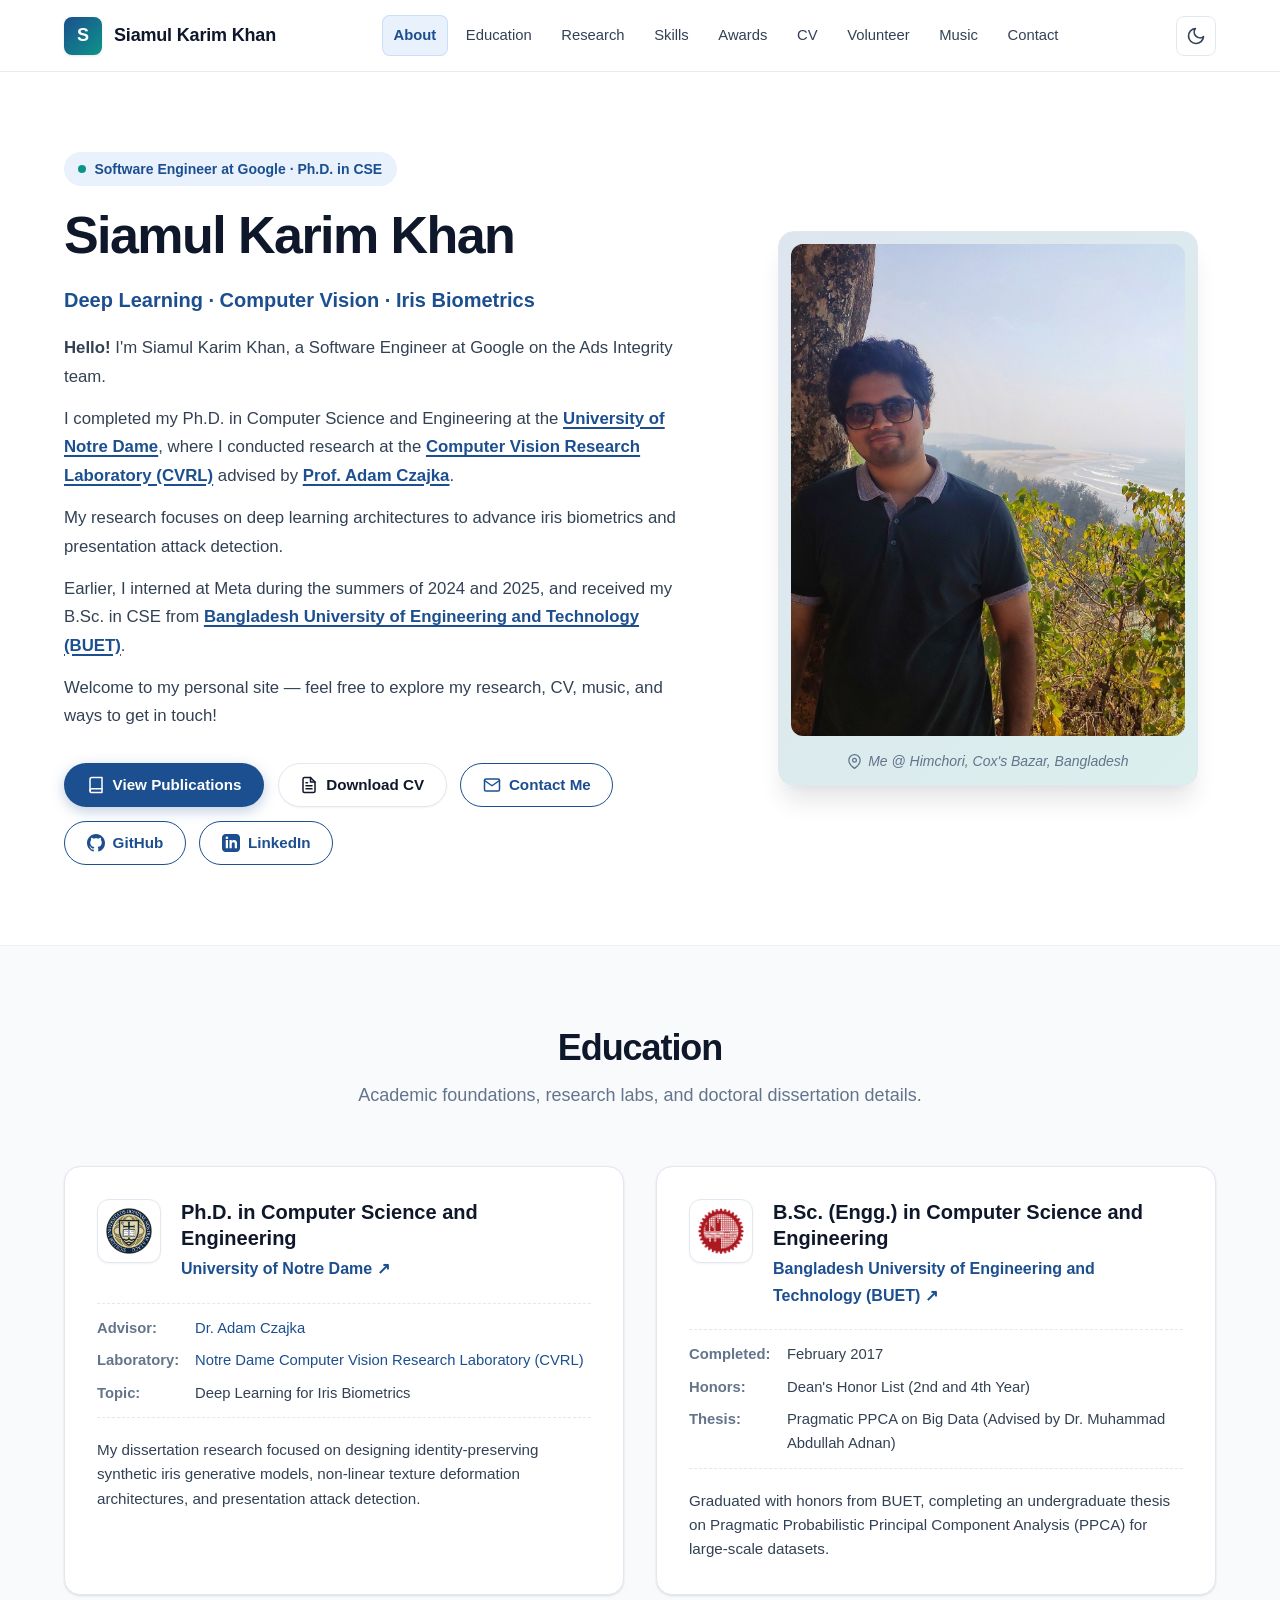
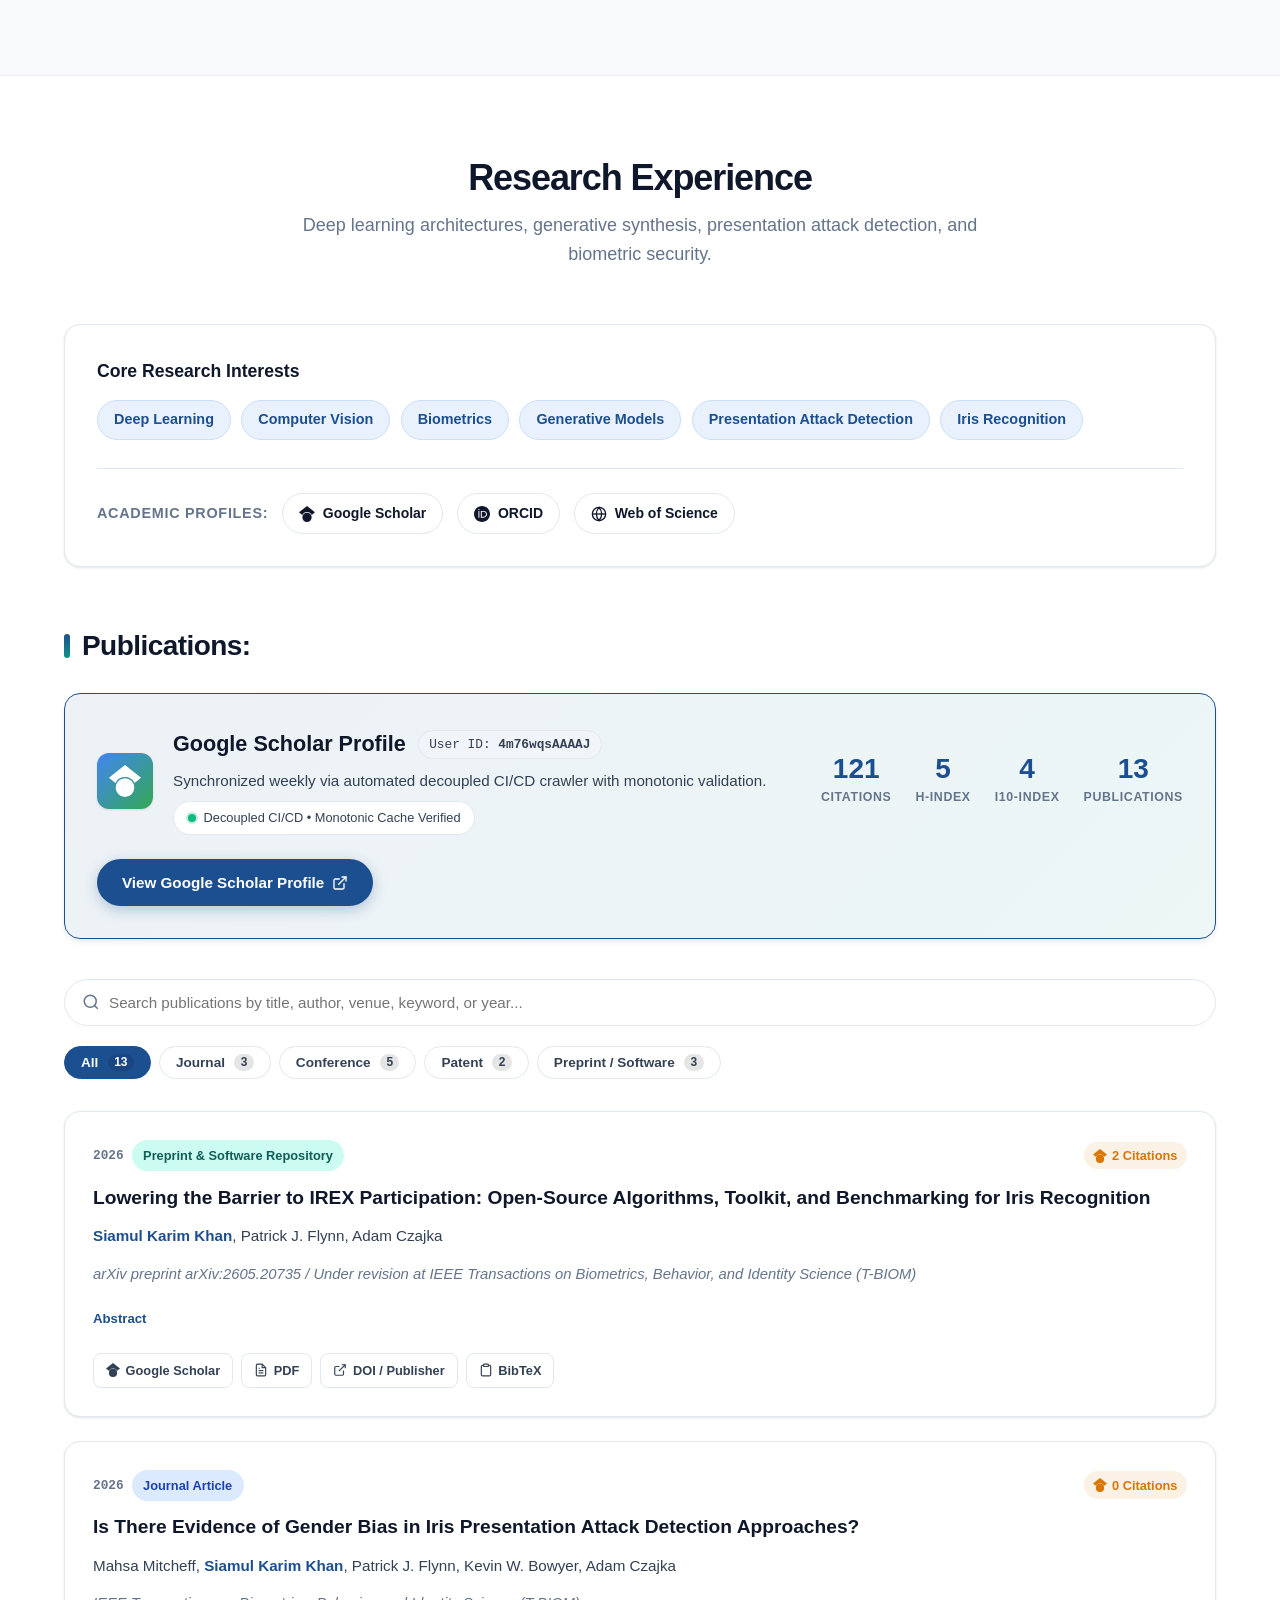
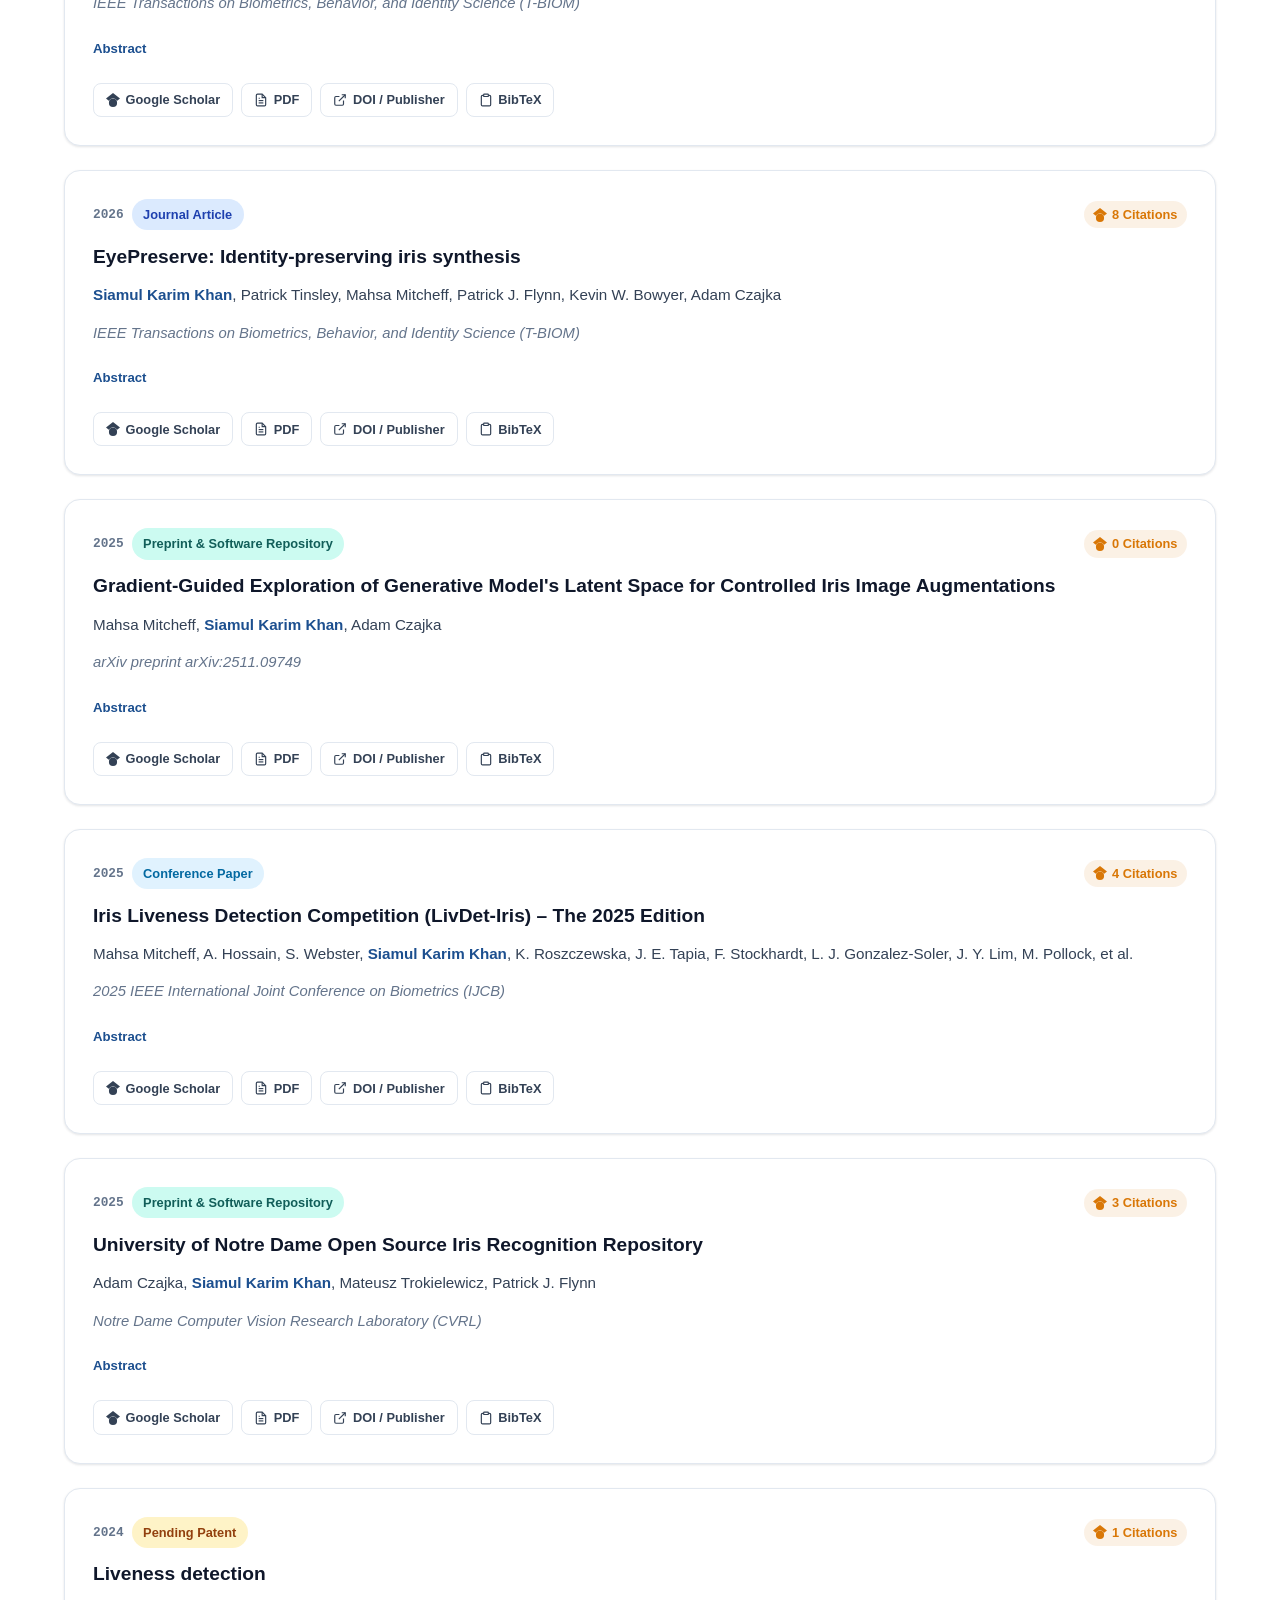
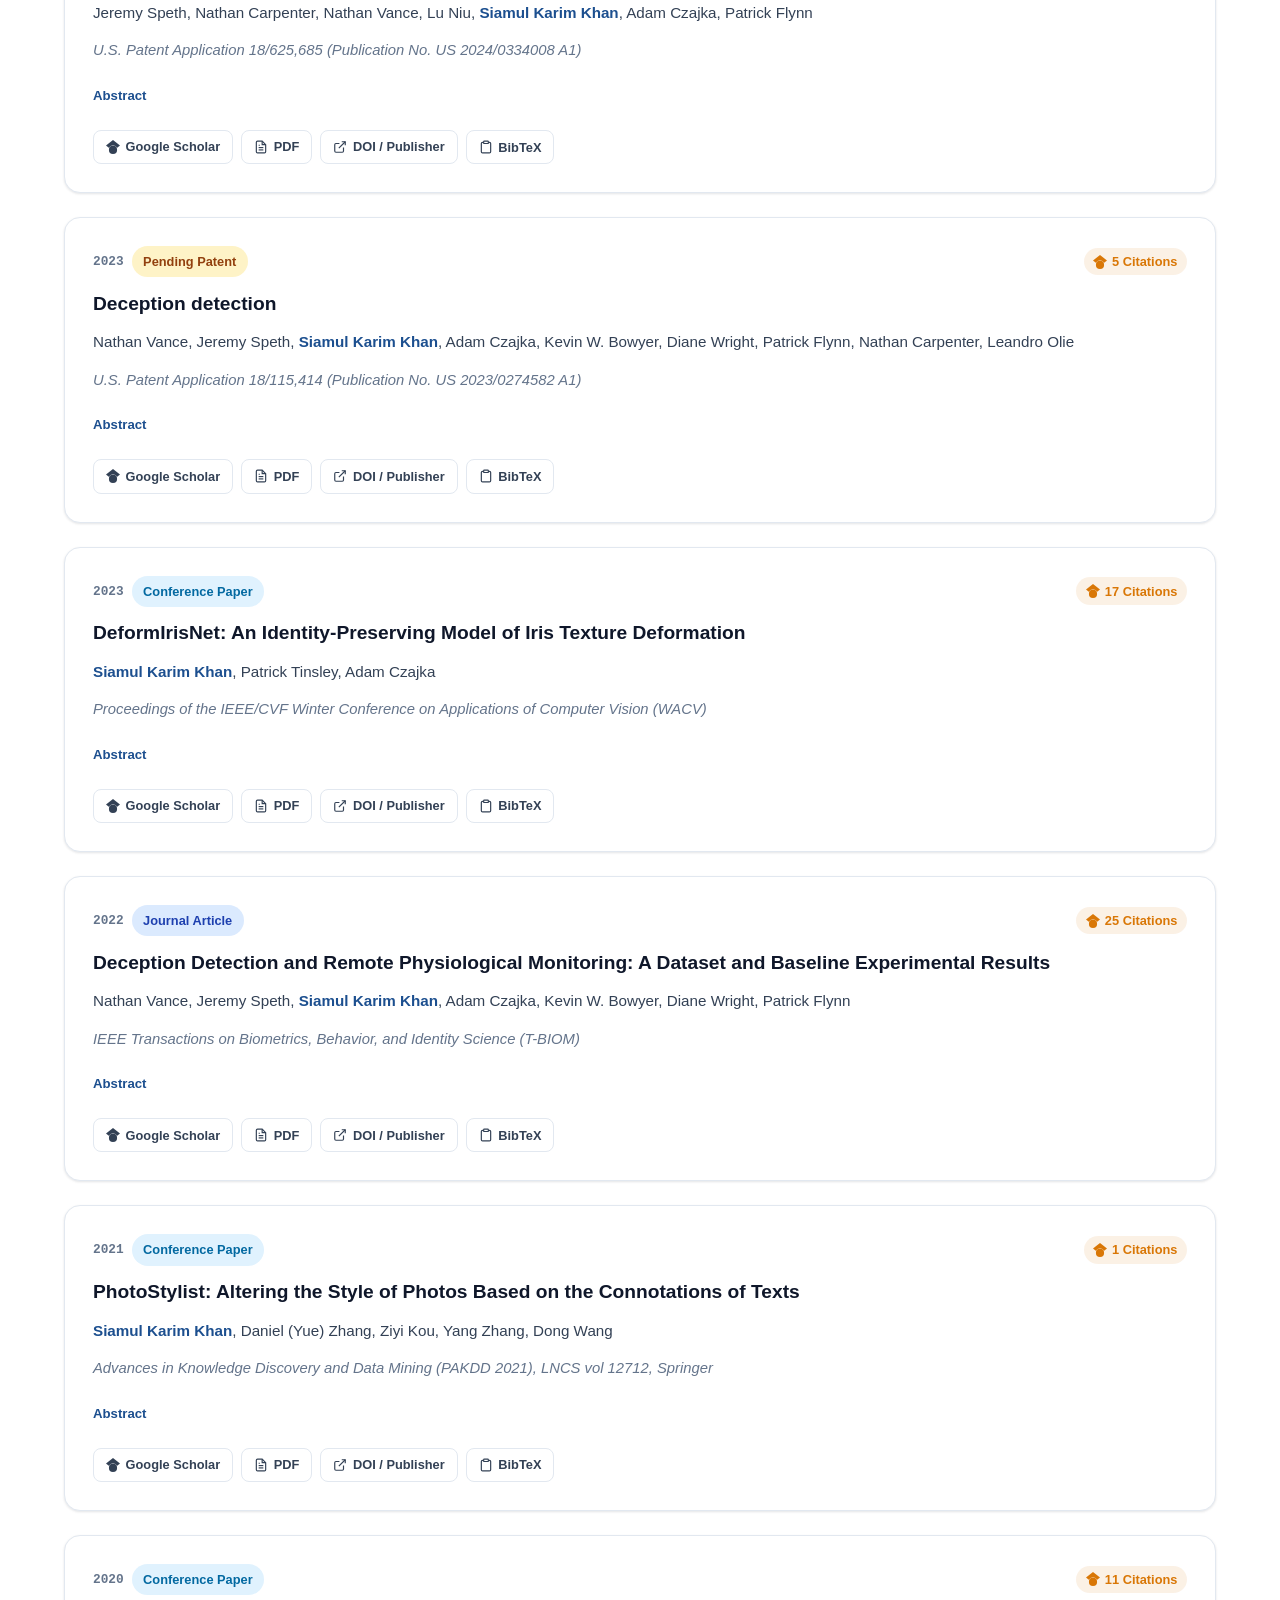
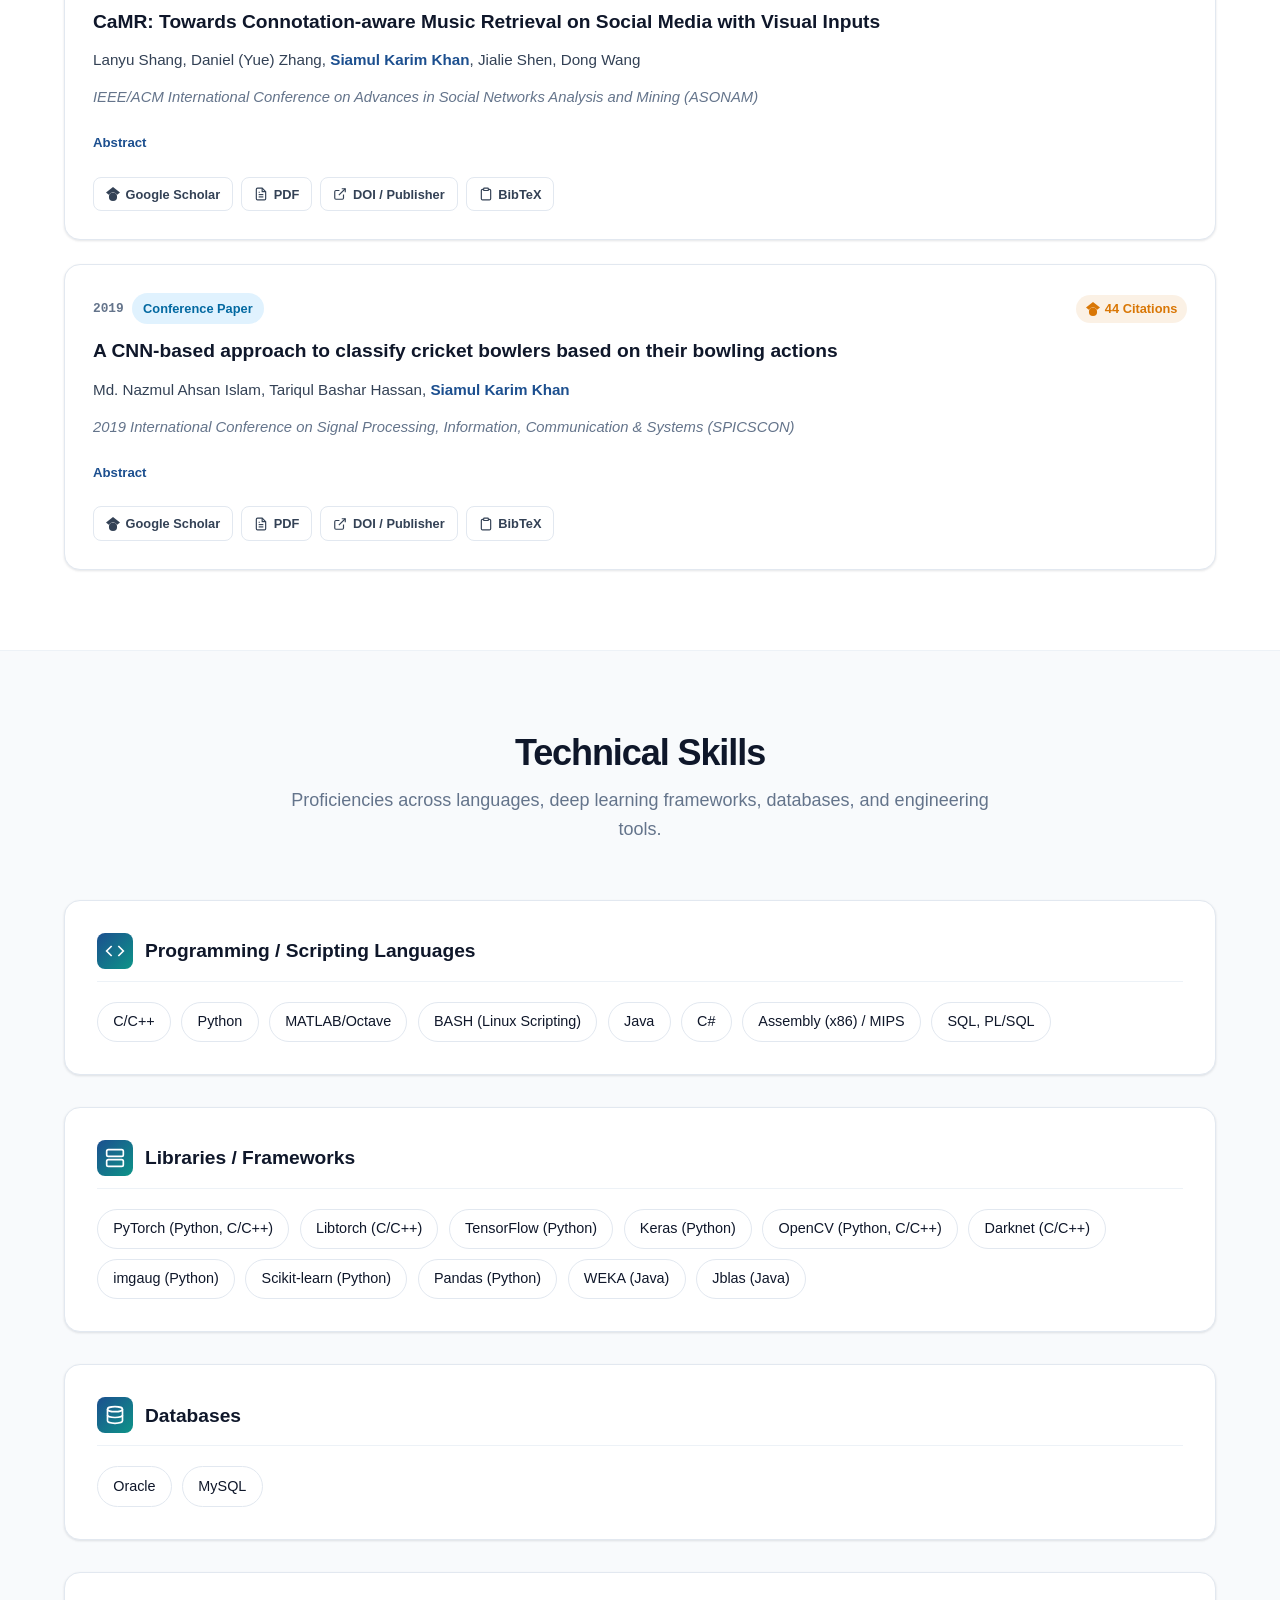
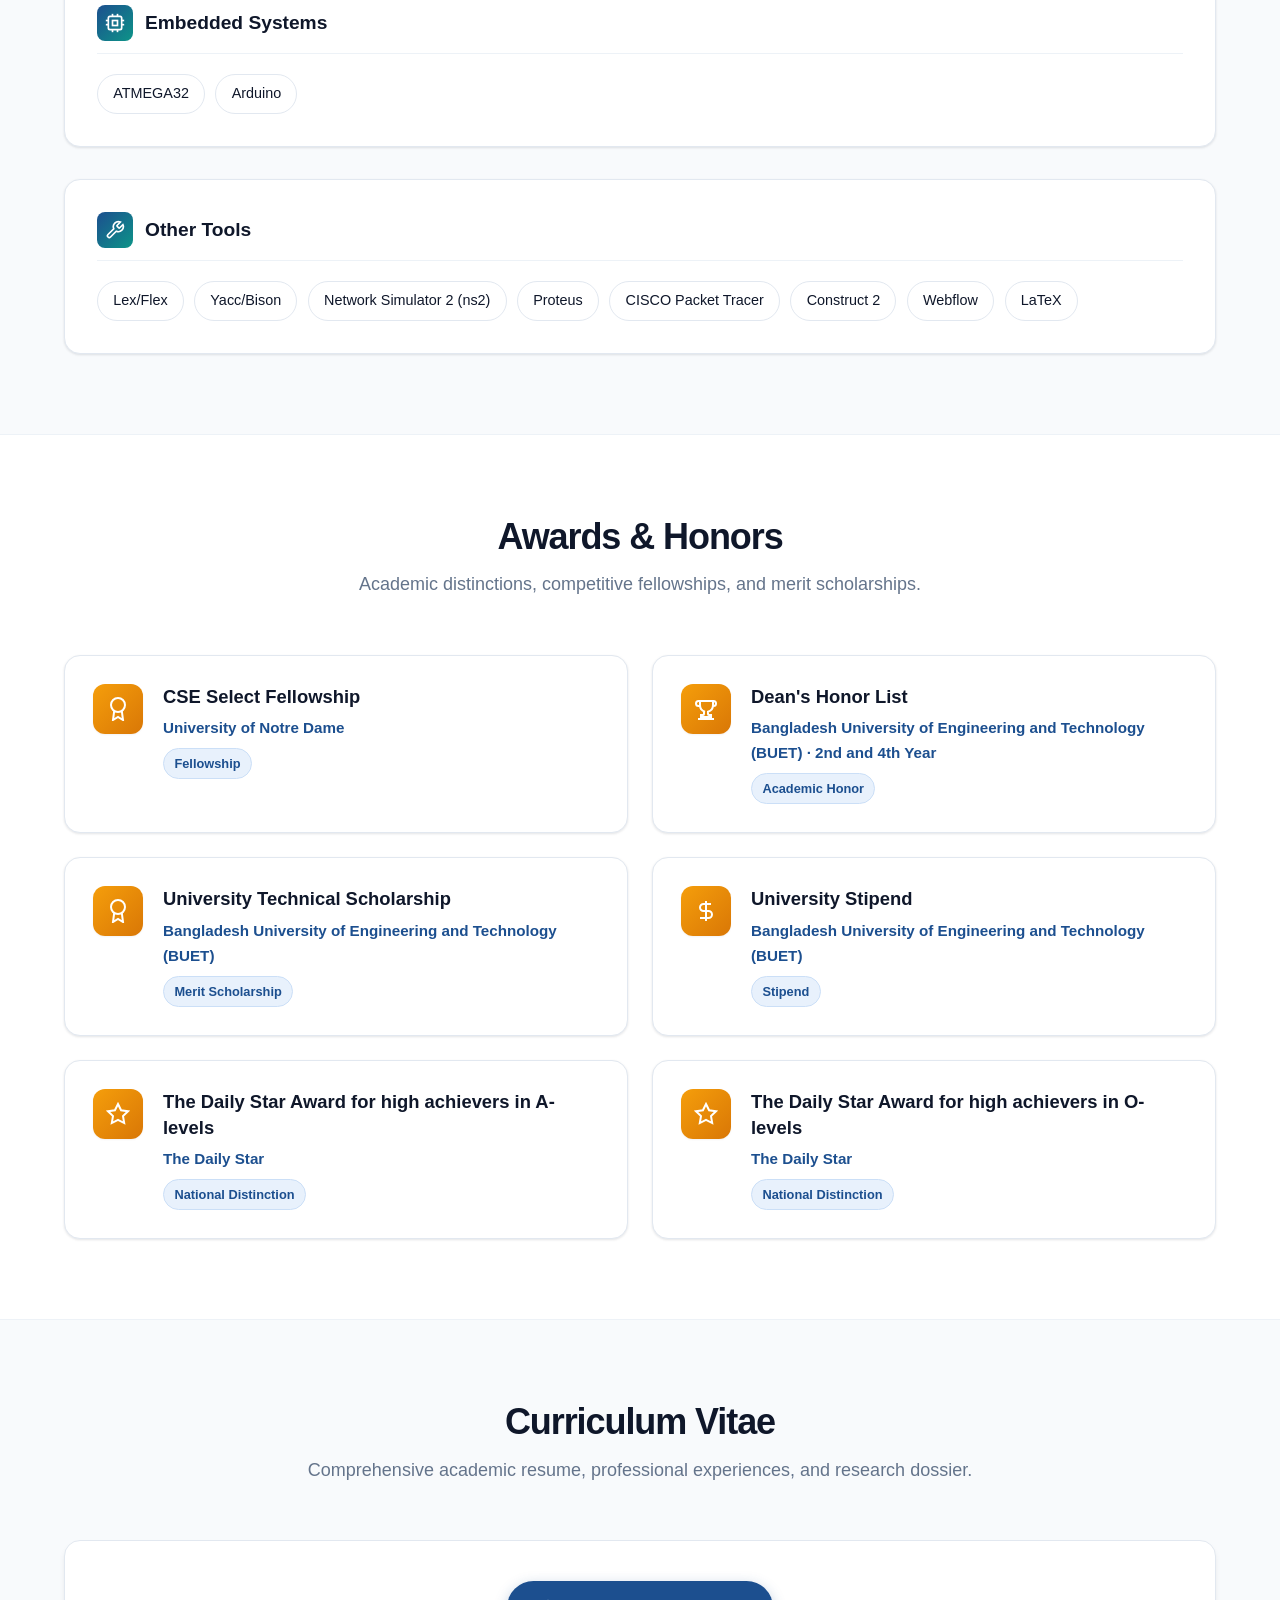
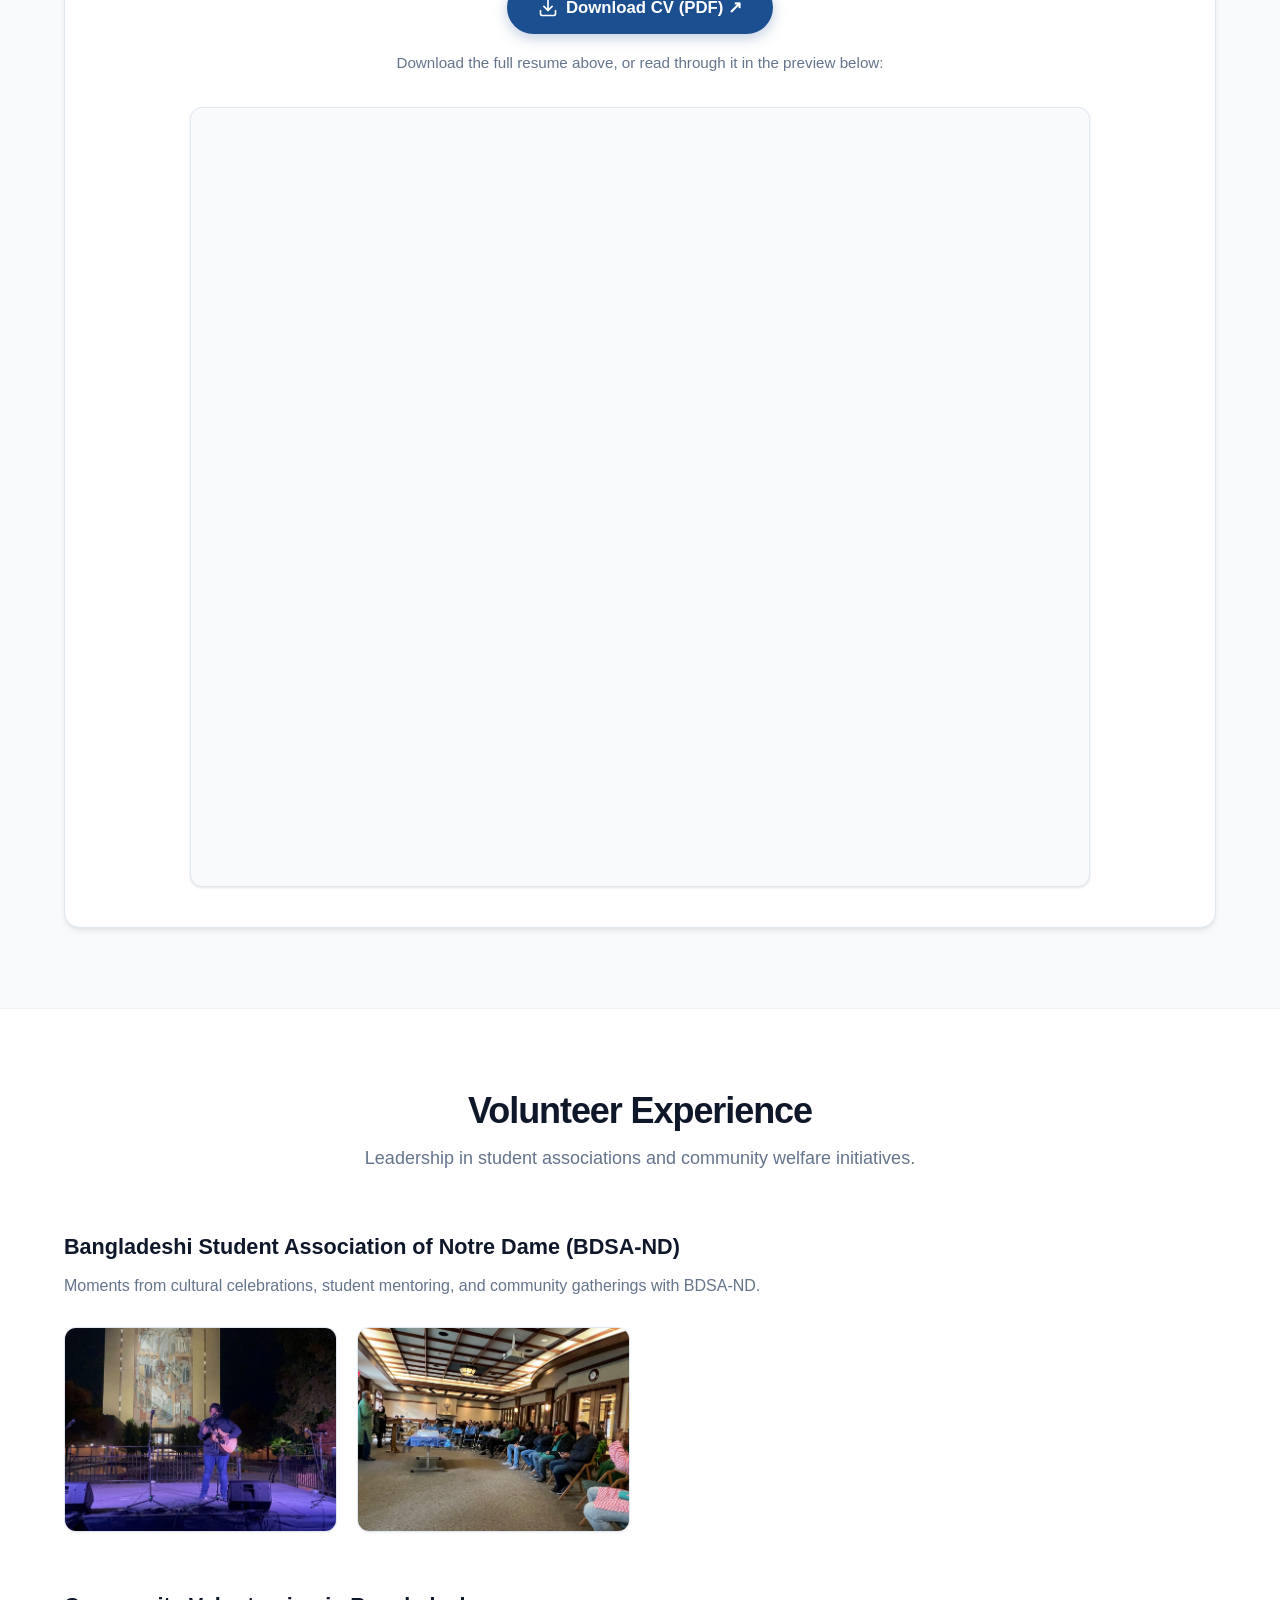
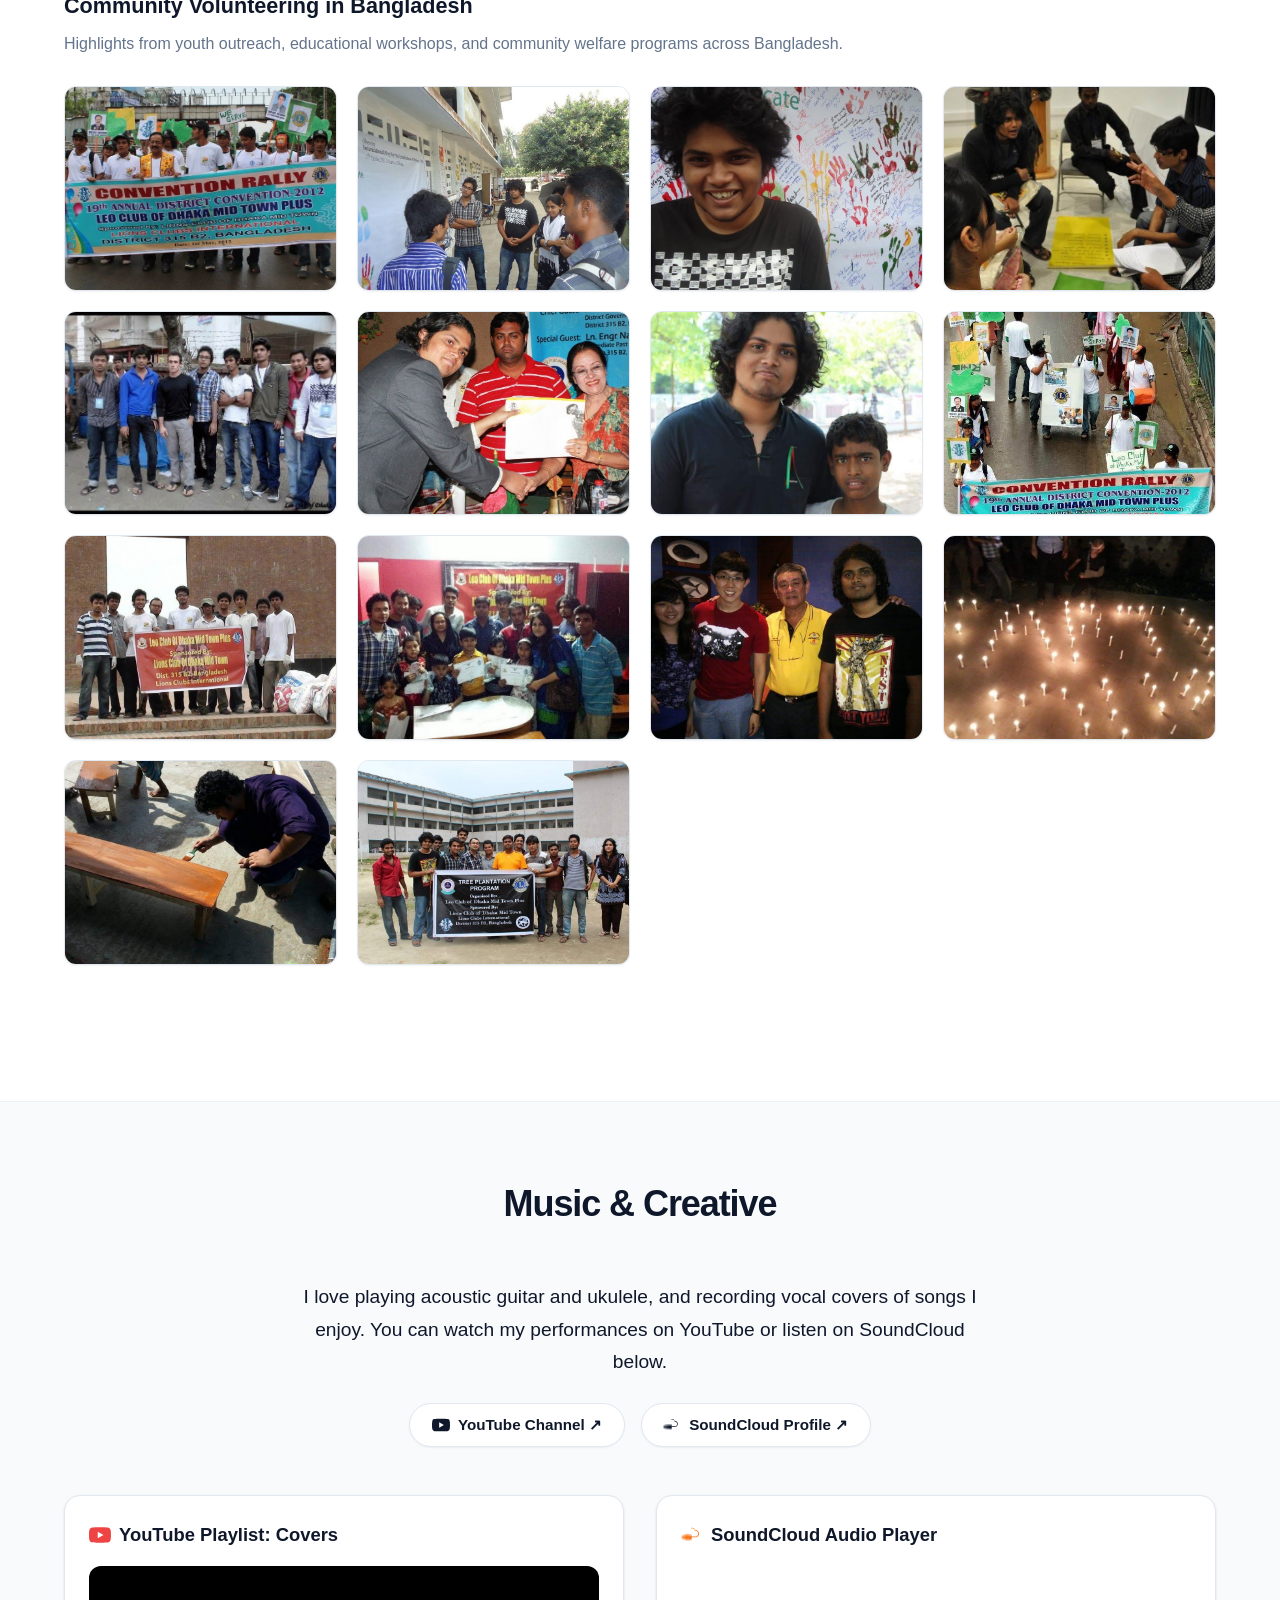
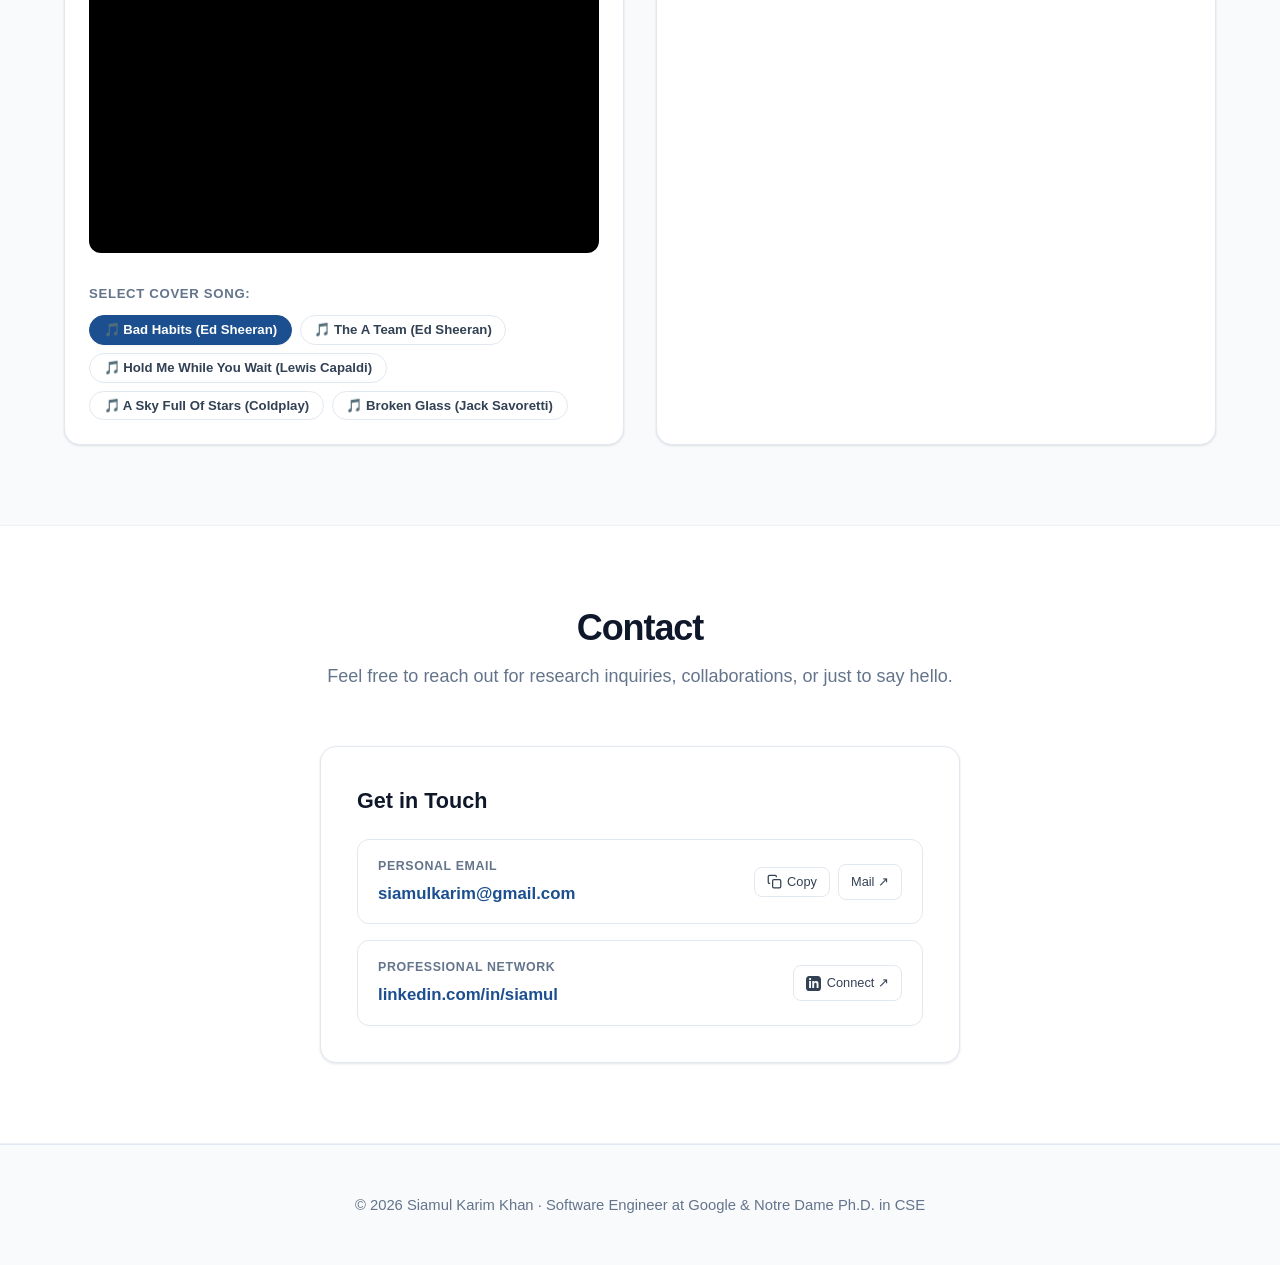
==== index.html @ 73b89296 "feat: academic website release with decoupled scholar crawler" ====
<!DOCTYPE html>
<html lang="en">
<head>
  <meta charset="utf-8">
  <meta name="viewport" content="width=device-width, initial-scale=1.0">
  <meta name="referrer" content="strict-origin-when-cross-origin">
  <title>Siamul Karim Khan | Personal Website</title>
  <link rel="icon" type="image/png" href="assets/img/favicon.png">
  <link rel="stylesheet" href="css/styles.css">
</head>
<body>

  <!-- Sticky Frosted Glass Navigation Bar -->
  <header class="navbar" id="top">
    <nav class="container nav-container" aria-label="Main Navigation">
      <a href="#about" class="nav-brand" aria-label="Siamul Karim Khan Homepage">
        <span class="brand-avatar">S</span>
        <span class="brand-name">Siamul Karim Khan</span>
      </a>

      <!-- 9 Primary Navigation Links (Strictly Omitting Projects) -->
      <ul class="nav-menu" id="nav-menu">
        <li class="nav-item"><a href="#about" class="nav-link active" aria-current="page">About</a></li>
        <li class="nav-item"><a href="#education" class="nav-link">Education</a></li>
        <li class="nav-item"><a href="#research" class="nav-link">Research</a></li>
        <li class="nav-item"><a href="#skills" class="nav-link">Skills</a></li>
        <li class="nav-item"><a href="#awards" class="nav-link">Awards</a></li>
        <li class="nav-item"><a href="#cv" class="nav-link">CV</a></li>
        <li class="nav-item"><a href="#volunteer" class="nav-link">Volunteer</a></li>
        <li class="nav-item"><a href="#music" class="nav-link">Music</a></li>
        <li class="nav-item"><a href="#contact" class="nav-link">Contact</a></li>
      </ul>

      <!-- Navigation Actions: Dark Mode & Mobile Menu Toggle -->
      <div class="nav-actions">
        <button id="theme-toggle" class="btn-icon theme-toggle-btn" aria-label="Toggle dark mode" title="Toggle theme">
          <svg class="theme-icon-light" viewBox="0 0 24 24" fill="none" stroke="currentColor" stroke-width="2" stroke-linecap="round" stroke-linejoin="round" aria-hidden="true">
            <path d="M21 12.79A9 9 0 1 1 11.21 3 7 7 0 0 0 21 12.79z"></path>
          </svg>
          <svg class="theme-icon-dark" viewBox="0 0 24 24" fill="none" stroke="currentColor" stroke-width="2" stroke-linecap="round" stroke-linejoin="round" aria-hidden="true">
            <circle cx="12" cy="12" r="5"></circle>
            <line x1="12" y1="1" x2="12" y2="3"></line>
            <line x1="12" y1="21" x2="12" y2="23"></line>
            <line x1="4.22" y1="4.22" x2="5.64" y2="5.64"></line>
            <line x1="18.36" y1="18.36" x2="19.78" y2="19.78"></line>
            <line x1="1" y1="12" x2="3" y2="12"></line>
            <line x1="21" y1="12" x2="23" y2="12"></line>
            <line x1="4.22" y1="19.78" x2="5.64" y2="18.36"></line>
            <line x1="18.36" y1="5.64" x2="19.78" y2="4.22"></line>
          </svg>
        </button>

        <button id="nav-toggle" class="btn-icon nav-toggle-btn" aria-label="Toggle navigation menu" aria-expanded="false">
          <svg viewBox="0 0 24 24" width="22" height="22" fill="none" stroke="currentColor" stroke-width="2" stroke-linecap="round" stroke-linejoin="round" aria-hidden="true">
            <line x1="3" y1="12" x2="21" y2="12"></line>
            <line x1="3" y1="6" x2="21" y2="6"></line>
            <line x1="3" y1="18" x2="21" y2="18"></line>
          </svg>
        </button>
      </div>
    </nav>
  </header>

  <main>
    <!-- =========================================================================
         SECTION 1: Home / About (#about)
         ========================================================================= -->
    <section id="about" class="section">
      <div class="container">
        <div class="hero-wrapper">
          <div class="hero-content">
            <div class="hero-tag">
              <span class="hero-tag-dot"></span>
              Software Engineer at Google · Ph.D. in CSE
            </div>

            <h1 class="hero-name">Siamul Karim Khan</h1>
            <p class="hero-headline">Deep Learning · Computer Vision · Iris Biometrics</p>

            <div class="hero-bio">
              <p><strong>Hello!</strong> I'm Siamul Karim Khan, a Software Engineer at Google on the Ads Integrity team.</p>
              <p>I completed my Ph.D. in Computer Science and Engineering at the <a href="https://cse.nd.edu" target="_blank" rel="noopener noreferrer">University of Notre Dame</a>, where I conducted research at the <a href="https://cvrl.nd.edu/" target="_blank" rel="noopener noreferrer">Computer Vision Research Laboratory (CVRL)</a> advised by <a href="https://www.adamczajka.com/cv/full.pdf" target="_blank" rel="noopener noreferrer">Prof. Adam Czajka</a>.</p>
              <p>My research focuses on deep learning architectures to advance iris biometrics and presentation attack detection.</p>
              <p>Earlier, I interned at Meta during the summers of 2024 and 2025, and received my B.Sc. in CSE from <a href="http://cse.buet.ac.bd" target="_blank" rel="noopener noreferrer">Bangladesh University of Engineering and Technology (BUET)</a>.</p>
              <p>Welcome to my personal site — feel free to explore my research, CV, music, and ways to get in touch!</p>
            </div>

            <div class="hero-ctas">
              <a href="#research" class="btn btn-primary">
                <svg width="18" height="18" viewBox="0 0 24 24" fill="none" stroke="currentColor" stroke-width="2" stroke-linecap="round" stroke-linejoin="round" aria-hidden="true"><path d="M4 19.5A2.5 2.5 0 0 1 6.5 17H20"></path><path d="M6.5 2H20v20H6.5A2.5 2.5 0 0 1 4 19.5v-15A2.5 2.5 0 0 1 6.5 2z"></path></svg>
                View Publications
              </a>
              <a href="#cv" class="btn btn-secondary">
                <svg width="18" height="18" viewBox="0 0 24 24" fill="none" stroke="currentColor" stroke-width="2" stroke-linecap="round" stroke-linejoin="round" aria-hidden="true"><path d="M14 2H6a2 2 0 0 0-2 2v16a2 2 0 0 0 2 2h12a2 2 0 0 0 2-2V8z"></path><polyline points="14 2 14 8 20 8"></polyline><line x1="16" y1="13" x2="8" y2="13"></line><line x1="16" y1="17" x2="8" y2="17"></line><polyline points="10 9 9 9 8 9"></polyline></svg>
                Download CV
              </a>
              <a href="#contact" class="btn btn-outline">
                <svg width="18" height="18" viewBox="0 0 24 24" fill="none" stroke="currentColor" stroke-width="2" stroke-linecap="round" stroke-linejoin="round" aria-hidden="true"><path d="M4 4h16c1.1 0 2 .9 2 2v12c0 1.1-.9 2-2 2H4c-1.1 0-2-.9-2-2V6c0-1.1.9-2 2-2z"></path><polyline points="22,6 12,13 2,6"></polyline></svg>
                Contact Me
              </a>
              <a href="https://github.com/Siamul" target="_blank" rel="noopener noreferrer" class="btn btn-outline" aria-label="GitHub Profile">
                <svg width="18" height="18" viewBox="0 0 24 24" fill="currentColor" aria-hidden="true"><path d="M12 0C5.37 0 0 5.37 0 12c0 5.31 3.435 9.795 8.205 11.385.6.105.825-.255.825-.57 0-.285-.015-1.23-.015-2.235-3.015.555-3.795-.735-4.035-1.41-.135-.345-.72-1.41-1.23-1.695-.42-.225-1.02-.78-.015-.795.945-.015 1.62.87 1.845 1.23 1.08 1.815 2.805 1.305 3.495.99.105-.78.42-1.305.765-1.605-2.67-.3-5.46-1.335-5.46-5.925 0-1.305.465-2.385 1.23-3.225-.12-.3-.54-1.53.12-3.18 0 0 1.005-.315 3.3 1.23.96-.27 1.98-.405 3-.405s2.04.135 3 .405c2.295-1.56 3.3-1.23 3.3-1.23.66 1.65.24 2.88.12 3.18.765.84 1.23 1.905 1.23 3.225 0 4.605-2.805 5.625-5.475 5.925.435.375.81 1.095.81 2.22 0 1.605-.015 2.895-.015 3.3 0 .315.225.69.825.57A12.02 12.02 0 0 0 24 12c0-6.63-5.37-12-12-12z"/></svg>
                GitHub
              </a>
              <a href="https://www.linkedin.com/in/siamul/" target="_blank" rel="noopener noreferrer" class="btn btn-outline" aria-label="LinkedIn Profile">
                <svg width="18" height="18" viewBox="0 0 24 24" fill="currentColor" aria-hidden="true"><path d="M19 0h-14c-2.761 0-5 2.239-5 5v14c0 2.761 2.239 5 5 5h14c2.762 0 5-2.239 5-5v-14c0-2.761-2.238-5-5-5zm-11 19h-3v-11h3v11zm-1.5-12.268c-.966 0-1.75-.79-1.75-1.764s.784-1.764 1.75-1.764 1.75.79 1.75 1.764-.783 1.764-1.75 1.764zm13.5 12.268h-3v-5.604c0-3.368-4-3.113-4 0v5.604h-3v-11h3v1.765c1.396-2.586 7-2.777 7 2.476v6.759z"/></svg>
                LinkedIn
              </a>
            </div>
          </div>

          <div class="hero-media">
            <div class="hero-avatar-card">
              <img src="assets/img/avatar.jpg" alt="Siamul Karim Khan at Himchori, Cox's Bazar, Bangladesh" class="hero-avatar-img">
              <div class="hero-avatar-caption">
                <svg width="15" height="15" viewBox="0 0 24 24" fill="none" stroke="currentColor" stroke-width="2" stroke-linecap="round" stroke-linejoin="round" aria-hidden="true"><path d="M21 10c0 7-9 13-9 13s-9-6-9-13a9 9 0 0 1 18 0z"></path><circle cx="12" cy="10" r="3"></circle></svg>
                <span>Me @ Himchori, Cox's Bazar, Bangladesh</span>
              </div>
            </div>
          </div>
        </div>
      </div>
    </section>

    <!-- =========================================================================
         SECTION 2: Education (#education)
         ========================================================================= -->
    <section id="education" class="section section-alt">
      <div class="container">
        <div class="section-header">
          <h2 class="section-title">Education</h2>
          <p class="section-subtitle">Academic foundations, research labs, and doctoral dissertation details.</p>
        </div>

        <div class="education-grid">
          <!-- Ph.D. Degree Card -->
          <article class="edu-card">
            <div class="edu-card-header">
              <div class="edu-logo-wrapper">
                <img src="assets/img/nd_logo.png" alt="University of Notre Dame Logo" class="edu-logo">
              </div>
              <div class="edu-header-text">
                <h3 class="edu-degree">Ph.D. in Computer Science and Engineering</h3>
                <a href="https://cse.nd.edu/" target="_blank" rel="noopener noreferrer" class="edu-institution">University of Notre Dame ↗</a>
              </div>
            </div>

            <div class="edu-meta">
              <div class="edu-meta-row">
                <span class="edu-meta-label">Advisor:</span>
                <span><a href="https://www.adamczajka.com/cv/full.pdf" target="_blank" rel="noopener noreferrer">Dr. Adam Czajka</a></span>
              </div>
              <div class="edu-meta-row">
                <span class="edu-meta-label">Laboratory:</span>
                <span><a href="https://cvrl.nd.edu/" target="_blank" rel="noopener noreferrer">Notre Dame Computer Vision Research Laboratory (CVRL)</a></span>
              </div>
              <div class="edu-meta-row">
                <span class="edu-meta-label">Topic:</span>
                <span>Deep Learning for Iris Biometrics</span>
              </div>
            </div>

            <p class="edu-desc">My dissertation research focused on designing identity-preserving synthetic iris generative models, non-linear texture deformation architectures, and presentation attack detection.</p>
          </article>

          <!-- B.Sc. Degree Card -->
          <article class="edu-card">
            <div class="edu-card-header">
              <div class="edu-logo-wrapper">
                <img src="assets/img/buet_logo.png" alt="BUET Logo" class="edu-logo">
              </div>
              <div class="edu-header-text">
                <h3 class="edu-degree">B.Sc. (Engg.) in Computer Science and Engineering</h3>
                <a href="https://cse.buet.ac.bd/" target="_blank" rel="noopener noreferrer" class="edu-institution">Bangladesh University of Engineering and Technology (BUET) ↗</a>
              </div>
            </div>

            <div class="edu-meta">
              <div class="edu-meta-row">
                <span class="edu-meta-label">Completed:</span>
                <span>February 2017</span>
              </div>
              <div class="edu-meta-row">
                <span class="edu-meta-label">Honors:</span>
                <span>Dean's Honor List (2nd and 4th Year)</span>
              </div>
              <div class="edu-meta-row">
                <span class="edu-meta-label">Thesis:</span>
                <span>Pragmatic PPCA on Big Data (Advised by Dr. Muhammad Abdullah Adnan)</span>
              </div>
            </div>

            <p class="edu-desc">Graduated with honors from BUET, completing an undergraduate thesis on Pragmatic Probabilistic Principal Component Analysis (PPCA) for large-scale datasets.</p>
          </article>
        </div>
      </div>
    </section>

    <!-- =========================================================================
         SECTION 3: Research Experience (#research)
         ========================================================================= -->
    <section id="research" class="section">
      <div class="container">
        <div class="section-header">
          <h2 class="section-title">Research Experience</h2>
          <p class="section-subtitle">Deep learning architectures, generative synthesis, presentation attack detection, and biometric security.</p>
        </div>

        <!-- Research Overview Card with Interests & External Academic Profiles -->
        <div class="research-overview">
          <div class="interests-container">
            <h3 class="interests-title">Core Research Interests</h3>
            <div class="interests-tags">
              <span class="interest-tag">Deep Learning</span>
              <span class="interest-tag">Computer Vision</span>
              <span class="interest-tag">Biometrics</span>
              <span class="interest-tag">Generative Models</span>
              <span class="interest-tag">Presentation Attack Detection</span>
              <span class="interest-tag">Iris Recognition</span>
            </div>
          </div>

          <div class="profiles-bar">
            <span style="font-weight: 700; color: var(--text-muted); font-size: 0.9rem; text-transform: uppercase; letter-spacing: 0.05em;">Academic Profiles:</span>
            <a href="https://scholar.google.com/citations?user=4m76wqsAAAAJ" target="_blank" rel="noopener noreferrer" class="profile-btn">
              <svg width="16" height="16" viewBox="0 0 24 24" fill="currentColor"><path d="M12 24a7 7 0 1 1 0-14 7 7 0 0 1 0 14zm0-24L0 9.5l4.838 3.94A8 8 0 0 1 12 9a8 8 0 0 1 7.162 4.44L24 9.5z"/></svg>
              Google Scholar
            </a>
            <a href="https://orcid.org/0000-0001-5691-8599" target="_blank" rel="noopener noreferrer" class="profile-btn">
              <svg width="16" height="16" viewBox="0 0 24 24" fill="currentColor"><path d="M12 0C5.372 0 0 5.372 0 12s5.372 12 12 12 12-5.372 12-12S18.628 0 12 0zM7.369 4.378c.525 0 .947.431.947.947s-.422.947-.947.947a.95.95 0 0 1-.947-.947c0-.525.422-.947.947-.947zm-.722 3.038h1.444v10.041H6.647V7.416zm3.562 0h3.9c3.712 0 5.344 2.653 5.344 5.025 0 2.578-2.016 5.025-5.325 5.025h-3.919V7.416zm1.444 1.303v7.444h2.297c3.272 0 4.022-2.484 4.022-3.722 0-2.016-1.284-3.722-4.097-3.722h-2.222z"/></svg>
              ORCID
            </a>
            <a href="https://www.webofscience.com/wos/author/record/JQJ-5066-2023" target="_blank" rel="noopener noreferrer" class="profile-btn">
              <svg width="16" height="16" viewBox="0 0 24 24" fill="none" stroke="currentColor" stroke-width="2"><circle cx="12" cy="12" r="10"></circle><line x1="2" y1="12" x2="22" y2="12"></line><path d="M12 2a15.3 15.3 0 0 1 4 10 15.3 15.3 0 0 1-4 10 15.3 15.3 0 0 1-4-10 15.3 15.3 0 0 1 4-10z"></path></svg>
              Web of Science
            </a>
          </div>
        </div>

        <!-- MANDATORY EXACT HEADER: "Publications:" -->
        <h3 id="publications-heading" class="section-subheading">Publications:</h3>

        <!-- Google Scholar Telemetry Card (Decoupled CI/CD Caching Architecture) -->
        <div class="scholar-hero-card">
          <div class="scholar-hero-info">
            <div class="scholar-icon-bubble">
              <svg width="32" height="32" viewBox="0 0 24 24" fill="currentColor" aria-hidden="true">
                <path d="M12 24a7 7 0 1 1 0-14 7 7 0 0 1 0 14zm0-24L0 9.5l4.838 3.94A8 8 0 0 1 12 9a8 8 0 0 1 7.162 4.44L24 9.5z"/>
              </svg>
            </div>
            <div>
              <div style="display: flex; align-items: center; gap: 0.75rem; flex-wrap: wrap;">
                <h4 class="scholar-hero-title" style="margin: 0;">Google Scholar Profile</h4>
                <span class="scholar-user-badge">User ID: <strong>4m76wqsAAAAJ</strong></span>
              </div>
              <p style="color: var(--text-secondary); font-size: 0.95rem; margin: 0.35rem 0 0.5rem 0;">
                Synchronized weekly via automated decoupled CI/CD crawler with monotonic validation.
              </p>
              <div class="scholar-sync-badge">
                <span class="scholar-sync-dot"></span>
                <span>Decoupled CI/CD • Monotonic Cache Verified</span>
              </div>
            </div>
          </div>

          <div class="scholar-metrics">
            <div class="metric-box">
              <span class="metric-value" id="metric-citations">121</span>
              <span class="metric-label">Citations</span>
            </div>
            <div class="metric-box">
              <span class="metric-value" id="metric-hindex">5</span>
              <span class="metric-label">h-index</span>
            </div>
            <div class="metric-box">
              <span class="metric-value" id="metric-i10index">4</span>
              <span class="metric-label">i10-index</span>
            </div>
            <div class="metric-box">
              <span class="metric-value" id="metric-pubs">13</span>
              <span class="metric-label">Publications</span>
            </div>
          </div>

          <div class="scholar-profile-action">
            <a href="https://scholar.google.com/citations?user=4m76wqsAAAAJ" target="_blank" rel="noopener noreferrer" class="btn btn-primary scholar-link-btn">
              <span>View Google Scholar Profile</span>
              <svg width="16" height="16" viewBox="0 0 24 24" fill="none" stroke="currentColor" stroke-width="2" stroke-linecap="round" stroke-linejoin="round" aria-hidden="true"><path d="M18 13v6a2 2 0 0 1-2 2H5a2 2 0 0 1-2-2V8a2 2 0 0 1 2-2h6"></path><polyline points="15 3 21 3 21 9"></polyline><line x1="10" y1="14" x2="21" y2="3"></line></svg>
            </a>
          </div>
        </div>

        <!-- Publication Search & Filter Controls -->
        <div class="pub-controls">
          <div class="pub-search-wrapper">
            <svg class="pub-search-icon" width="18" height="18" viewBox="0 0 24 24" fill="none" stroke="currentColor" stroke-width="2"><circle cx="11" cy="11" r="8"></circle><line x1="21" y1="21" x2="16.65" y2="16.65"></line></svg>
            <input type="text" id="pub-search" class="pub-search-input" placeholder="Search publications by title, author, venue, keyword, or year..." aria-label="Search publications">
          </div>

          <div class="pub-filter-pills" role="tablist" aria-label="Publication category filters">
            <button class="pub-pill active" data-filter="all" role="tab" aria-selected="true">All <span class="pub-pill-count">13</span></button>
            <button class="pub-pill" data-filter="journal" role="tab" aria-selected="false">Journal <span class="pub-pill-count">3</span></button>
            <button class="pub-pill" data-filter="conference" role="tab" aria-selected="false">Conference <span class="pub-pill-count">5</span></button>
            <button class="pub-pill" data-filter="patent" role="tab" aria-selected="false">Patent <span class="pub-pill-count">2</span></button>
            <button class="pub-pill" data-filter="preprint" role="tab" aria-selected="false">Preprint / Software <span class="pub-pill-count">3</span></button>
          </div>
        </div>

        <!-- Semantic Publications List (Pre-rendered for 100% SEO Indexing) -->
        <div id="publications-list" class="publications-list">
          <article class="publication-card" data-category="preprint">
            <div class="pub-card-top">
              <div class="pub-badges-row">
                <span class="pub-year-badge">2026</span>
                <span class="badge badge-preprint">Preprint &amp; Software Repository</span>
              </div>
              <a href="https://scholar.google.com/citations?view_op=view_citation&hl=en&oe=ASCII&user=4m76wqsAAAAJ&citation_for_view=4m76wqsAAAAJ:KlAtU1dfN6UC" target="_blank" rel="noopener noreferrer" class="pub-citations-badge" title="View 2 citations on Google Scholar">
                <svg width="14" height="14" viewBox="0 0 24 24" fill="currentColor" aria-hidden="true"><path d="M12 24a7 7 0 1 1 0-14 7 7 0 0 1 0 14zm0-24L0 9.5l4.838 3.94A8 8 0 0 1 12 9a8 8 0 0 1 7.162 4.44L24 9.5z"/></svg>
                <span>2 Citations</span>
              </a>
            </div>

            <h4 class="pub-title"><a href="https://arxiv.org/abs/2605.20735" target="_blank" rel="noopener noreferrer">Lowering the Barrier to IREX Participation: Open-Source Algorithms, Toolkit, and Benchmarking for Iris Recognition</a></h4>
            <p class="pub-authors"><strong>Siamul Karim Khan</strong>, Patrick J. Flynn, Adam Czajka</p>
            <p class="pub-venue">arXiv preprint arXiv:2605.20735 / Under revision at IEEE Transactions on Biometrics, Behavior, and Identity Science (T-BIOM)</p>
            <details class="pub-abstract-details">
              <summary class="pub-abstract-summary">Abstract</summary>
              <p class="pub-abstract">IREX (Iris Exchange) evaluation programs present steep engineering barriers because academic algorithms must be compliant with strict C++ APIs and runtime constraints. We provide the first comprehensive, IREX X-compliant open-source ecosystem, open-source ArcIris and TripletIris baseline matchers, newly trained segmentation models, and standardized benchmarks across eight diverse datasets.</p>
            </details>
            <div class="pub-actions">
              <a href="https://scholar.google.com/citations?view_op=view_citation&hl=en&oe=ASCII&user=4m76wqsAAAAJ&citation_for_view=4m76wqsAAAAJ:KlAtU1dfN6UC" target="_blank" rel="noopener noreferrer" class="pub-action-btn" title="View citation on Google Scholar">
                <svg width="14" height="14" viewBox="0 0 24 24" fill="currentColor"><path d="M12 24a7 7 0 1 1 0-14 7 7 0 0 1 0 14zm0-24L0 9.5l4.838 3.94A8 8 0 0 1 12 9a8 8 0 0 1 7.162 4.44L24 9.5z"/></svg>
                <span>Google Scholar</span>
              </a>
              <a href="https://arxiv.org/pdf/2605.20735" target="_blank" rel="noopener noreferrer" class="pub-action-btn" title="Download Open-Access PDF">
                <svg width="14" height="14" viewBox="0 0 24 24" fill="none" stroke="currentColor" stroke-width="2"><path d="M14 2H6a2 2 0 0 0-2 2v16a2 2 0 0 0 2 2h12a2 2 0 0 0 2-2V8z"></path><polyline points="14 2 14 8 20 8"></polyline><line x1="16" y1="13" x2="8" y2="13"></line><line x1="16" y1="17" x2="8" y2="17"></line><polyline points="10 9 9 9 8 9"></polyline></svg>
                <span>PDF</span>
              </a>
              <a href="https://arxiv.org/abs/2605.20735" target="_blank" rel="noopener noreferrer" class="pub-action-btn" title="Publisher DOI link">
                <svg width="14" height="14" viewBox="0 0 24 24" fill="none" stroke="currentColor" stroke-width="2"><path d="M18 13v6a2 2 0 0 1-2 2H5a2 2 0 0 1-2-2V8a2 2 0 0 1 2-2h6"></path><polyline points="15 3 21 3 21 9"></polyline><line x1="10" y1="14" x2="21" y2="3"></line></svg>
                <span>DOI / Publisher</span>
              </a>
              <button type="button" class="pub-action-btn btn-bibtex" data-bibtex="@misc{khan_2026_KlAtU1df,
  title = {Lowering the Barrier to IREX Participation: Open-Source Algorithms, Toolkit, and Benchmarking for Iris Recognition},
  author = {Khan, Siamul Karim and Flynn, Patrick J. and Czajka, Adam},
  howpublished = {arXiv preprint arXiv:2605.20735 / Under revision at IEEE Transactions on Biometrics, Behavior, and Identity Science (T-BIOM)},
  year = {2026}
  doi = {https://arxiv.org/abs/2605.20735}
}" title="View and copy BibTeX citation">
                <svg width="14" height="14" viewBox="0 0 24 24" fill="none" stroke="currentColor" stroke-width="2"><path d="M16 4h2a2 2 0 0 1 2 2v14a2 2 0 0 1-2 2H6a2 2 0 0 1-2-2V6a2 2 0 0 1 2-2h2"></path><rect x="8" y="2" width="8" height="4" rx="1" ry="1"></rect></svg>
                <span>BibTeX</span>
              </button>
            </div>
          </article>
          <article class="publication-card" data-category="journal">
            <div class="pub-card-top">
              <div class="pub-badges-row">
                <span class="pub-year-badge">2026</span>
                <span class="badge badge-journal">Journal Article</span>
              </div>
              <a href="https://scholar.google.com/citations?view_op=view_citation&hl=en&oe=ASCII&user=4m76wqsAAAAJ&citation_for_view=4m76wqsAAAAJ:ULOm3_A8WrAC" target="_blank" rel="noopener noreferrer" class="pub-citations-badge" title="View 0 citations on Google Scholar">
                <svg width="14" height="14" viewBox="0 0 24 24" fill="currentColor" aria-hidden="true"><path d="M12 24a7 7 0 1 1 0-14 7 7 0 0 1 0 14zm0-24L0 9.5l4.838 3.94A8 8 0 0 1 12 9a8 8 0 0 1 7.162 4.44L24 9.5z"/></svg>
                <span>0 Citations</span>
              </a>
            </div>

            <h4 class="pub-title"><a href="https://ieeexplore.ieee.org/abstract/document/11614531/" target="_blank" rel="noopener noreferrer">Is There Evidence of Gender Bias in Iris Presentation Attack Detection Approaches?</a></h4>
            <p class="pub-authors">Mahsa Mitcheff, <strong>Siamul Karim Khan</strong>, Patrick J. Flynn, Kevin W. Bowyer, Adam Czajka</p>
            <p class="pub-venue">IEEE Transactions on Biometrics, Behavior, and Identity Science (T-BIOM)</p>
            <details class="pub-abstract-details">
              <summary class="pub-abstract-summary">Abstract</summary>
              <p class="pub-abstract">Biometric fairness and demographic neutrality are imperative for deployed security systems. This study investigates whether modern deep learning and hand-crafted iris presentation attack detection (PAD) algorithms exhibit disparate error rates across male and female demographic groups.</p>
            </details>
            <div class="pub-actions">
              <a href="https://scholar.google.com/citations?view_op=view_citation&hl=en&oe=ASCII&user=4m76wqsAAAAJ&citation_for_view=4m76wqsAAAAJ:ULOm3_A8WrAC" target="_blank" rel="noopener noreferrer" class="pub-action-btn" title="View citation on Google Scholar">
                <svg width="14" height="14" viewBox="0 0 24 24" fill="currentColor"><path d="M12 24a7 7 0 1 1 0-14 7 7 0 0 1 0 14zm0-24L0 9.5l4.838 3.94A8 8 0 0 1 12 9a8 8 0 0 1 7.162 4.44L24 9.5z"/></svg>
                <span>Google Scholar</span>
              </a>
              <a href="https://ieeexplore.ieee.org/abstract/document/11614531/" target="_blank" rel="noopener noreferrer" class="pub-action-btn" title="Download Open-Access PDF">
                <svg width="14" height="14" viewBox="0 0 24 24" fill="none" stroke="currentColor" stroke-width="2"><path d="M14 2H6a2 2 0 0 0-2 2v16a2 2 0 0 0 2 2h12a2 2 0 0 0 2-2V8z"></path><polyline points="14 2 14 8 20 8"></polyline><line x1="16" y1="13" x2="8" y2="13"></line><line x1="16" y1="17" x2="8" y2="17"></line><polyline points="10 9 9 9 8 9"></polyline></svg>
                <span>PDF</span>
              </a>
              <a href="https://ieeexplore.ieee.org/abstract/document/11614531/" target="_blank" rel="noopener noreferrer" class="pub-action-btn" title="Publisher DOI link">
                <svg width="14" height="14" viewBox="0 0 24 24" fill="none" stroke="currentColor" stroke-width="2"><path d="M18 13v6a2 2 0 0 1-2 2H5a2 2 0 0 1-2-2V8a2 2 0 0 1 2-2h6"></path><polyline points="15 3 21 3 21 9"></polyline><line x1="10" y1="14" x2="21" y2="3"></line></svg>
                <span>DOI / Publisher</span>
              </a>
              <button type="button" class="pub-action-btn btn-bibtex" data-bibtex="@article{khan_2026_ULOm3_A8,
  title = {Is There Evidence of Gender Bias in Iris Presentation Attack Detection Approaches?},
  author = {Mitcheff, Mahsa and Khan, Siamul Karim and Flynn, Patrick J. and Bowyer, Kevin W. and Czajka, Adam},
  journal = {IEEE Transactions on Biometrics, Behavior, and Identity Science (T-BIOM)},
  year = {2026}
  doi = {https://ieeexplore.ieee.org/abstract/document/11614531/}
}" title="View and copy BibTeX citation">
                <svg width="14" height="14" viewBox="0 0 24 24" fill="none" stroke="currentColor" stroke-width="2"><path d="M16 4h2a2 2 0 0 1 2 2v14a2 2 0 0 1-2 2H6a2 2 0 0 1-2-2V6a2 2 0 0 1 2-2h2"></path><rect x="8" y="2" width="8" height="4" rx="1" ry="1"></rect></svg>
                <span>BibTeX</span>
              </button>
            </div>
          </article>
          <article class="publication-card" data-category="journal">
            <div class="pub-card-top">
              <div class="pub-badges-row">
                <span class="pub-year-badge">2026</span>
                <span class="badge badge-journal">Journal Article</span>
              </div>
              <a href="https://scholar.google.com/citations?view_op=view_citation&hl=en&oe=ASCII&user=4m76wqsAAAAJ&citation_for_view=4m76wqsAAAAJ:Se3iqnhoufwC" target="_blank" rel="noopener noreferrer" class="pub-citations-badge" title="View 8 citations on Google Scholar">
                <svg width="14" height="14" viewBox="0 0 24 24" fill="currentColor" aria-hidden="true"><path d="M12 24a7 7 0 1 1 0-14 7 7 0 0 1 0 14zm0-24L0 9.5l4.838 3.94A8 8 0 0 1 12 9a8 8 0 0 1 7.162 4.44L24 9.5z"/></svg>
                <span>8 Citations</span>
              </a>
            </div>

            <h4 class="pub-title"><a href="https://ieeexplore.ieee.org/abstract/document/11614808/" target="_blank" rel="noopener noreferrer">EyePreserve: Identity-preserving iris synthesis</a></h4>
            <p class="pub-authors"><strong>Siamul Karim Khan</strong>, Patrick Tinsley, Mahsa Mitcheff, Patrick J. Flynn, Kevin W. Bowyer, Adam Czajka</p>
            <p class="pub-venue">IEEE Transactions on Biometrics, Behavior, and Identity Science (T-BIOM)</p>
            <details class="pub-abstract-details">
              <summary class="pub-abstract-summary">Abstract</summary>
              <p class="pub-abstract">Synthetic biometric generation faces the critical challenge of identity preservation across multiple intra-class acquisitions. We present EyePreserve, an identity-preserving iris synthesis framework leveraging generative adversarial networks and diffusion models to produce high-fidelity synthetic eye images with controllable pupil dynamics, illumination variations, and consistent iris identity templates.</p>
            </details>
            <div class="pub-actions">
              <a href="https://scholar.google.com/citations?view_op=view_citation&hl=en&oe=ASCII&user=4m76wqsAAAAJ&citation_for_view=4m76wqsAAAAJ:Se3iqnhoufwC" target="_blank" rel="noopener noreferrer" class="pub-action-btn" title="View citation on Google Scholar">
                <svg width="14" height="14" viewBox="0 0 24 24" fill="currentColor"><path d="M12 24a7 7 0 1 1 0-14 7 7 0 0 1 0 14zm0-24L0 9.5l4.838 3.94A8 8 0 0 1 12 9a8 8 0 0 1 7.162 4.44L24 9.5z"/></svg>
                <span>Google Scholar</span>
              </a>
              <a href="https://arxiv.org/pdf/2312.12028" target="_blank" rel="noopener noreferrer" class="pub-action-btn" title="Download Open-Access PDF">
                <svg width="14" height="14" viewBox="0 0 24 24" fill="none" stroke="currentColor" stroke-width="2"><path d="M14 2H6a2 2 0 0 0-2 2v16a2 2 0 0 0 2 2h12a2 2 0 0 0 2-2V8z"></path><polyline points="14 2 14 8 20 8"></polyline><line x1="16" y1="13" x2="8" y2="13"></line><line x1="16" y1="17" x2="8" y2="17"></line><polyline points="10 9 9 9 8 9"></polyline></svg>
                <span>PDF</span>
              </a>
              <a href="https://ieeexplore.ieee.org/abstract/document/11614808/" target="_blank" rel="noopener noreferrer" class="pub-action-btn" title="Publisher DOI link">
                <svg width="14" height="14" viewBox="0 0 24 24" fill="none" stroke="currentColor" stroke-width="2"><path d="M18 13v6a2 2 0 0 1-2 2H5a2 2 0 0 1-2-2V8a2 2 0 0 1 2-2h6"></path><polyline points="15 3 21 3 21 9"></polyline><line x1="10" y1="14" x2="21" y2="3"></line></svg>
                <span>DOI / Publisher</span>
              </a>
              <button type="button" class="pub-action-btn btn-bibtex" data-bibtex="@article{khan_2026_Se3iqnho,
  title = {EyePreserve: Identity-preserving iris synthesis},
  author = {Khan, Siamul Karim and Tinsley, Patrick and Mitcheff, Mahsa and Flynn, Patrick J. and Bowyer, Kevin W. and Czajka, Adam},
  journal = {IEEE Transactions on Biometrics, Behavior, and Identity Science (T-BIOM)},
  year = {2026}
  doi = {https://ieeexplore.ieee.org/abstract/document/11614808/}
}" title="View and copy BibTeX citation">
                <svg width="14" height="14" viewBox="0 0 24 24" fill="none" stroke="currentColor" stroke-width="2"><path d="M16 4h2a2 2 0 0 1 2 2v14a2 2 0 0 1-2 2H6a2 2 0 0 1-2-2V6a2 2 0 0 1 2-2h2"></path><rect x="8" y="2" width="8" height="4" rx="1" ry="1"></rect></svg>
                <span>BibTeX</span>
              </button>
            </div>
          </article>
          <article class="publication-card" data-category="preprint">
            <div class="pub-card-top">
              <div class="pub-badges-row">
                <span class="pub-year-badge">2025</span>
                <span class="badge badge-preprint">Preprint &amp; Software Repository</span>
              </div>
              <a href="https://scholar.google.com/citations?view_op=view_citation&hl=en&oe=ASCII&user=4m76wqsAAAAJ&citation_for_view=4m76wqsAAAAJ:hqOjcs7Dif8C" target="_blank" rel="noopener noreferrer" class="pub-citations-badge" title="View 0 citations on Google Scholar">
                <svg width="14" height="14" viewBox="0 0 24 24" fill="currentColor" aria-hidden="true"><path d="M12 24a7 7 0 1 1 0-14 7 7 0 0 1 0 14zm0-24L0 9.5l4.838 3.94A8 8 0 0 1 12 9a8 8 0 0 1 7.162 4.44L24 9.5z"/></svg>
                <span>0 Citations</span>
              </a>
            </div>

            <h4 class="pub-title"><a href="https://arxiv.org/abs/2511.09749" target="_blank" rel="noopener noreferrer">Gradient-Guided Exploration of Generative Model&#x27;s Latent Space for Controlled Iris Image Augmentations</a></h4>
            <p class="pub-authors">Mahsa Mitcheff, <strong>Siamul Karim Khan</strong>, Adam Czajka</p>
            <p class="pub-venue">arXiv preprint arXiv:2511.09749</p>
            <details class="pub-abstract-details">
              <summary class="pub-abstract-summary">Abstract</summary>
              <p class="pub-abstract">Training robust iris recognition models requires extensive data diversity. We propose a gradient-guided latent space exploration method that systematically perturbs generative latent vectors to synthesize controlled variations in pupil size, occlusion, and lighting while strictly preserving subject biometric identity.</p>
            </details>
            <div class="pub-actions">
              <a href="https://scholar.google.com/citations?view_op=view_citation&hl=en&oe=ASCII&user=4m76wqsAAAAJ&citation_for_view=4m76wqsAAAAJ:hqOjcs7Dif8C" target="_blank" rel="noopener noreferrer" class="pub-action-btn" title="View citation on Google Scholar">
                <svg width="14" height="14" viewBox="0 0 24 24" fill="currentColor"><path d="M12 24a7 7 0 1 1 0-14 7 7 0 0 1 0 14zm0-24L0 9.5l4.838 3.94A8 8 0 0 1 12 9a8 8 0 0 1 7.162 4.44L24 9.5z"/></svg>
                <span>Google Scholar</span>
              </a>
              <a href="https://arxiv.org/pdf/2511.09749" target="_blank" rel="noopener noreferrer" class="pub-action-btn" title="Download Open-Access PDF">
                <svg width="14" height="14" viewBox="0 0 24 24" fill="none" stroke="currentColor" stroke-width="2"><path d="M14 2H6a2 2 0 0 0-2 2v16a2 2 0 0 0 2 2h12a2 2 0 0 0 2-2V8z"></path><polyline points="14 2 14 8 20 8"></polyline><line x1="16" y1="13" x2="8" y2="13"></line><line x1="16" y1="17" x2="8" y2="17"></line><polyline points="10 9 9 9 8 9"></polyline></svg>
                <span>PDF</span>
              </a>
              <a href="https://arxiv.org/abs/2511.09749" target="_blank" rel="noopener noreferrer" class="pub-action-btn" title="Publisher DOI link">
                <svg width="14" height="14" viewBox="0 0 24 24" fill="none" stroke="currentColor" stroke-width="2"><path d="M18 13v6a2 2 0 0 1-2 2H5a2 2 0 0 1-2-2V8a2 2 0 0 1 2-2h6"></path><polyline points="15 3 21 3 21 9"></polyline><line x1="10" y1="14" x2="21" y2="3"></line></svg>
                <span>DOI / Publisher</span>
              </a>
              <button type="button" class="pub-action-btn btn-bibtex" data-bibtex="@misc{khan_2025_hqOjcs7D,
  title = {Gradient-Guided Exploration of Generative Model&#x27;s Latent Space for Controlled Iris Image Augmentations},
  author = {Mitcheff, Mahsa and Khan, Siamul Karim and Czajka, Adam},
  howpublished = {arXiv preprint arXiv:2511.09749},
  year = {2025}
  doi = {https://arxiv.org/abs/2511.09749}
}" title="View and copy BibTeX citation">
                <svg width="14" height="14" viewBox="0 0 24 24" fill="none" stroke="currentColor" stroke-width="2"><path d="M16 4h2a2 2 0 0 1 2 2v14a2 2 0 0 1-2 2H6a2 2 0 0 1-2-2V6a2 2 0 0 1 2-2h2"></path><rect x="8" y="2" width="8" height="4" rx="1" ry="1"></rect></svg>
                <span>BibTeX</span>
              </button>
            </div>
          </article>
          <article class="publication-card" data-category="conference">
            <div class="pub-card-top">
              <div class="pub-badges-row">
                <span class="pub-year-badge">2025</span>
                <span class="badge badge-conference">Conference Paper</span>
              </div>
              <a href="https://scholar.google.com/citations?view_op=view_citation&hl=en&oe=ASCII&user=4m76wqsAAAAJ&citation_for_view=4m76wqsAAAAJ:0EnyYjriUFMC" target="_blank" rel="noopener noreferrer" class="pub-citations-badge" title="View 4 citations on Google Scholar">
                <svg width="14" height="14" viewBox="0 0 24 24" fill="currentColor" aria-hidden="true"><path d="M12 24a7 7 0 1 1 0-14 7 7 0 0 1 0 14zm0-24L0 9.5l4.838 3.94A8 8 0 0 1 12 9a8 8 0 0 1 7.162 4.44L24 9.5z"/></svg>
                <span>4 Citations</span>
              </a>
            </div>

            <h4 class="pub-title"><a href="https://ieeexplore.ieee.org/abstract/document/11411572/" target="_blank" rel="noopener noreferrer">Iris Liveness Detection Competition (LivDet-Iris) – The 2025 Edition</a></h4>
            <p class="pub-authors">Mahsa Mitcheff, A. Hossain, S. Webster, <strong>Siamul Karim Khan</strong>, K. Roszczewska, J. E. Tapia, F. Stockhardt, L. J. Gonzalez-Soler, J. Y. Lim, M. Pollock, et al.</p>
            <p class="pub-venue">2025 IEEE International Joint Conference on Biometrics (IJCB)</p>
            <details class="pub-abstract-details">
              <summary class="pub-abstract-summary">Abstract</summary>
              <p class="pub-abstract">LivDet-Iris 2025 evaluates state-of-the-art iris presentation attack detection (PAD) algorithms against sophisticated physical and digital attack vectors, including textured contact lenses, prosthetic eyes, printed artifacts, and generative deepfake syntheses across multiple sequestered test datasets.</p>
            </details>
            <div class="pub-actions">
              <a href="https://scholar.google.com/citations?view_op=view_citation&hl=en&oe=ASCII&user=4m76wqsAAAAJ&citation_for_view=4m76wqsAAAAJ:0EnyYjriUFMC" target="_blank" rel="noopener noreferrer" class="pub-action-btn" title="View citation on Google Scholar">
                <svg width="14" height="14" viewBox="0 0 24 24" fill="currentColor"><path d="M12 24a7 7 0 1 1 0-14 7 7 0 0 1 0 14zm0-24L0 9.5l4.838 3.94A8 8 0 0 1 12 9a8 8 0 0 1 7.162 4.44L24 9.5z"/></svg>
                <span>Google Scholar</span>
              </a>
              <a href="https://ieeexplore.ieee.org/abstract/document/11411572/" target="_blank" rel="noopener noreferrer" class="pub-action-btn" title="Download Open-Access PDF">
                <svg width="14" height="14" viewBox="0 0 24 24" fill="none" stroke="currentColor" stroke-width="2"><path d="M14 2H6a2 2 0 0 0-2 2v16a2 2 0 0 0 2 2h12a2 2 0 0 0 2-2V8z"></path><polyline points="14 2 14 8 20 8"></polyline><line x1="16" y1="13" x2="8" y2="13"></line><line x1="16" y1="17" x2="8" y2="17"></line><polyline points="10 9 9 9 8 9"></polyline></svg>
                <span>PDF</span>
              </a>
              <a href="https://ieeexplore.ieee.org/abstract/document/11411572/" target="_blank" rel="noopener noreferrer" class="pub-action-btn" title="Publisher DOI link">
                <svg width="14" height="14" viewBox="0 0 24 24" fill="none" stroke="currentColor" stroke-width="2"><path d="M18 13v6a2 2 0 0 1-2 2H5a2 2 0 0 1-2-2V8a2 2 0 0 1 2-2h6"></path><polyline points="15 3 21 3 21 9"></polyline><line x1="10" y1="14" x2="21" y2="3"></line></svg>
                <span>DOI / Publisher</span>
              </a>
              <button type="button" class="pub-action-btn btn-bibtex" data-bibtex="@inproceedings{khan_2025_0EnyYjri,
  title = {Iris Liveness Detection Competition (LivDet-Iris) – The 2025 Edition},
  author = {Mitcheff, Mahsa and Hossain, A. and Webster, S. and Khan, Siamul Karim and Roszczewska, K. and Tapia, J. E. and Stockhardt, F. and Gonzalez-Soler, L. J. and Lim, J. Y. and Pollock, M. and al., et},
  booktitle = {2025 IEEE International Joint Conference on Biometrics (IJCB)},
  year = {2025}
  doi = {https://ieeexplore.ieee.org/abstract/document/11411572/}
}" title="View and copy BibTeX citation">
                <svg width="14" height="14" viewBox="0 0 24 24" fill="none" stroke="currentColor" stroke-width="2"><path d="M16 4h2a2 2 0 0 1 2 2v14a2 2 0 0 1-2 2H6a2 2 0 0 1-2-2V6a2 2 0 0 1 2-2h2"></path><rect x="8" y="2" width="8" height="4" rx="1" ry="1"></rect></svg>
                <span>BibTeX</span>
              </button>
            </div>
          </article>
          <article class="publication-card" data-category="preprint">
            <div class="pub-card-top">
              <div class="pub-badges-row">
                <span class="pub-year-badge">2025</span>
                <span class="badge badge-preprint">Preprint &amp; Software Repository</span>
              </div>
              <a href="https://scholar.google.com/citations?view_op=view_citation&hl=en&oe=ASCII&user=4m76wqsAAAAJ&citation_for_view=4m76wqsAAAAJ:Zph67rFs4hoC" target="_blank" rel="noopener noreferrer" class="pub-citations-badge" title="View 3 citations on Google Scholar">
                <svg width="14" height="14" viewBox="0 0 24 24" fill="currentColor" aria-hidden="true"><path d="M12 24a7 7 0 1 1 0-14 7 7 0 0 1 0 14zm0-24L0 9.5l4.838 3.94A8 8 0 0 1 12 9a8 8 0 0 1 7.162 4.44L24 9.5z"/></svg>
                <span>3 Citations</span>
              </a>
            </div>

            <h4 class="pub-title"><a href="https://scholar.google.com/scholar?cluster=9478733729116970152" target="_blank" rel="noopener noreferrer">University of Notre Dame Open Source Iris Recognition Repository</a></h4>
            <p class="pub-authors">Adam Czajka, <strong>Siamul Karim Khan</strong>, Mateusz Trokielewicz, Patrick J. Flynn</p>
            <p class="pub-venue">Notre Dame Computer Vision Research Laboratory (CVRL)</p>
            <details class="pub-abstract-details">
              <summary class="pub-abstract-summary">Abstract</summary>
              <p class="pub-abstract">An official open-source repository establishing standardized baseline algorithms, feature extractors, segmentation networks, and reproducibility benchmarks for contemporary iris biometrics research.</p>
            </details>
            <div class="pub-actions">
              <a href="https://scholar.google.com/citations?view_op=view_citation&hl=en&oe=ASCII&user=4m76wqsAAAAJ&citation_for_view=4m76wqsAAAAJ:Zph67rFs4hoC" target="_blank" rel="noopener noreferrer" class="pub-action-btn" title="View citation on Google Scholar">
                <svg width="14" height="14" viewBox="0 0 24 24" fill="currentColor"><path d="M12 24a7 7 0 1 1 0-14 7 7 0 0 1 0 14zm0-24L0 9.5l4.838 3.94A8 8 0 0 1 12 9a8 8 0 0 1 7.162 4.44L24 9.5z"/></svg>
                <span>Google Scholar</span>
              </a>
              <a href="https://cvrl.nd.edu/" target="_blank" rel="noopener noreferrer" class="pub-action-btn" title="Download Open-Access PDF">
                <svg width="14" height="14" viewBox="0 0 24 24" fill="none" stroke="currentColor" stroke-width="2"><path d="M14 2H6a2 2 0 0 0-2 2v16a2 2 0 0 0 2 2h12a2 2 0 0 0 2-2V8z"></path><polyline points="14 2 14 8 20 8"></polyline><line x1="16" y1="13" x2="8" y2="13"></line><line x1="16" y1="17" x2="8" y2="17"></line><polyline points="10 9 9 9 8 9"></polyline></svg>
                <span>PDF</span>
              </a>
              <a href="https://scholar.google.com/scholar?cluster=9478733729116970152" target="_blank" rel="noopener noreferrer" class="pub-action-btn" title="Publisher DOI link">
                <svg width="14" height="14" viewBox="0 0 24 24" fill="none" stroke="currentColor" stroke-width="2"><path d="M18 13v6a2 2 0 0 1-2 2H5a2 2 0 0 1-2-2V8a2 2 0 0 1 2-2h6"></path><polyline points="15 3 21 3 21 9"></polyline><line x1="10" y1="14" x2="21" y2="3"></line></svg>
                <span>DOI / Publisher</span>
              </a>
              <button type="button" class="pub-action-btn btn-bibtex" data-bibtex="@misc{khan_2025_Zph67rFs,
  title = {University of Notre Dame Open Source Iris Recognition Repository},
  author = {Czajka, Adam and Khan, Siamul Karim and Trokielewicz, Mateusz and Flynn, Patrick J.},
  howpublished = {Notre Dame Computer Vision Research Laboratory (CVRL)},
  year = {2025}
  doi = {https://scholar.google.com/scholar?cluster=9478733729116970152}
}" title="View and copy BibTeX citation">
                <svg width="14" height="14" viewBox="0 0 24 24" fill="none" stroke="currentColor" stroke-width="2"><path d="M16 4h2a2 2 0 0 1 2 2v14a2 2 0 0 1-2 2H6a2 2 0 0 1-2-2V6a2 2 0 0 1 2-2h2"></path><rect x="8" y="2" width="8" height="4" rx="1" ry="1"></rect></svg>
                <span>BibTeX</span>
              </button>
            </div>
          </article>
          <article class="publication-card" data-category="patent">
            <div class="pub-card-top">
              <div class="pub-badges-row">
                <span class="pub-year-badge">2024</span>
                <span class="badge badge-patent">Pending Patent</span>
              </div>
              <a href="https://scholar.google.com/citations?view_op=view_citation&hl=en&oe=ASCII&user=4m76wqsAAAAJ&citation_for_view=4m76wqsAAAAJ:UebtZRa9Y70C" target="_blank" rel="noopener noreferrer" class="pub-citations-badge" title="View 1 citations on Google Scholar">
                <svg width="14" height="14" viewBox="0 0 24 24" fill="currentColor" aria-hidden="true"><path d="M12 24a7 7 0 1 1 0-14 7 7 0 0 1 0 14zm0-24L0 9.5l4.838 3.94A8 8 0 0 1 12 9a8 8 0 0 1 7.162 4.44L24 9.5z"/></svg>
                <span>1 Citations</span>
              </a>
            </div>

            <h4 class="pub-title"><a href="https://patents.google.com/patent/US20240334008A1/en" target="_blank" rel="noopener noreferrer">Liveness detection</a></h4>
            <p class="pub-authors">Jeremy Speth, Nathan Carpenter, Nathan Vance, Lu Niu, <strong>Siamul Karim Khan</strong>, Adam Czajka, Patrick Flynn</p>
            <p class="pub-venue">U.S. Patent Application 18/625,685 (Publication No. US 2024/0334008 A1)</p>
            <details class="pub-abstract-details">
              <summary class="pub-abstract-summary">Abstract</summary>
              <p class="pub-abstract">Methods, apparatus, and non-transitory computer readable media for biometric liveness detection and presentation attack mitigation via spatial-temporal feature decomposition and optical reflectance analysis.</p>
            </details>
            <div class="pub-actions">
              <a href="https://scholar.google.com/citations?view_op=view_citation&hl=en&oe=ASCII&user=4m76wqsAAAAJ&citation_for_view=4m76wqsAAAAJ:UebtZRa9Y70C" target="_blank" rel="noopener noreferrer" class="pub-action-btn" title="View citation on Google Scholar">
                <svg width="14" height="14" viewBox="0 0 24 24" fill="currentColor"><path d="M12 24a7 7 0 1 1 0-14 7 7 0 0 1 0 14zm0-24L0 9.5l4.838 3.94A8 8 0 0 1 12 9a8 8 0 0 1 7.162 4.44L24 9.5z"/></svg>
                <span>Google Scholar</span>
              </a>
              <a href="https://patents.google.com/patent/US20240334008A1/en" target="_blank" rel="noopener noreferrer" class="pub-action-btn" title="Download Open-Access PDF">
                <svg width="14" height="14" viewBox="0 0 24 24" fill="none" stroke="currentColor" stroke-width="2"><path d="M14 2H6a2 2 0 0 0-2 2v16a2 2 0 0 0 2 2h12a2 2 0 0 0 2-2V8z"></path><polyline points="14 2 14 8 20 8"></polyline><line x1="16" y1="13" x2="8" y2="13"></line><line x1="16" y1="17" x2="8" y2="17"></line><polyline points="10 9 9 9 8 9"></polyline></svg>
                <span>PDF</span>
              </a>
              <a href="https://patents.google.com/patent/US20240334008A1/en" target="_blank" rel="noopener noreferrer" class="pub-action-btn" title="Publisher DOI link">
                <svg width="14" height="14" viewBox="0 0 24 24" fill="none" stroke="currentColor" stroke-width="2"><path d="M18 13v6a2 2 0 0 1-2 2H5a2 2 0 0 1-2-2V8a2 2 0 0 1 2-2h6"></path><polyline points="15 3 21 3 21 9"></polyline><line x1="10" y1="14" x2="21" y2="3"></line></svg>
                <span>DOI / Publisher</span>
              </a>
              <button type="button" class="pub-action-btn btn-bibtex" data-bibtex="@misc{khan_2024_UebtZRa9,
  title = {Liveness detection},
  author = {Speth, Jeremy and Carpenter, Nathan and Vance, Nathan and Niu, Lu and Khan, Siamul Karim and Czajka, Adam and Flynn, Patrick},
  howpublished = {U.S. Patent Application 18/625,685 (Publication No. US 2024/0334008 A1)},
  year = {2024}
  doi = {https://patents.google.com/patent/US20240334008A1/en}
}" title="View and copy BibTeX citation">
                <svg width="14" height="14" viewBox="0 0 24 24" fill="none" stroke="currentColor" stroke-width="2"><path d="M16 4h2a2 2 0 0 1 2 2v14a2 2 0 0 1-2 2H6a2 2 0 0 1-2-2V6a2 2 0 0 1 2-2h2"></path><rect x="8" y="2" width="8" height="4" rx="1" ry="1"></rect></svg>
                <span>BibTeX</span>
              </button>
            </div>
          </article>
          <article class="publication-card" data-category="patent">
            <div class="pub-card-top">
              <div class="pub-badges-row">
                <span class="pub-year-badge">2023</span>
                <span class="badge badge-patent">Pending Patent</span>
              </div>
              <a href="https://scholar.google.com/citations?view_op=view_citation&hl=en&oe=ASCII&user=4m76wqsAAAAJ&citation_for_view=4m76wqsAAAAJ:8k81kl-MbHgC" target="_blank" rel="noopener noreferrer" class="pub-citations-badge" title="View 5 citations on Google Scholar">
                <svg width="14" height="14" viewBox="0 0 24 24" fill="currentColor" aria-hidden="true"><path d="M12 24a7 7 0 1 1 0-14 7 7 0 0 1 0 14zm0-24L0 9.5l4.838 3.94A8 8 0 0 1 12 9a8 8 0 0 1 7.162 4.44L24 9.5z"/></svg>
                <span>5 Citations</span>
              </a>
            </div>

            <h4 class="pub-title"><a href="https://patents.google.com/patent/US20230274582A1/en" target="_blank" rel="noopener noreferrer">Deception detection</a></h4>
            <p class="pub-authors">Nathan Vance, Jeremy Speth, <strong>Siamul Karim Khan</strong>, Adam Czajka, Kevin W. Bowyer, Diane Wright, Patrick Flynn, Nathan Carpenter, Leandro Olie</p>
            <p class="pub-venue">U.S. Patent Application 18/115,414 (Publication No. US 2023/0274582 A1)</p>
            <details class="pub-abstract-details">
              <summary class="pub-abstract-summary">Abstract</summary>
              <p class="pub-abstract">Systems, methods, and computer-readable media for automated, remote non-contact deception detection utilizing multimodal computer vision frameworks, facial micro-movement analysis, and remote physiological signal extraction from video streams.</p>
            </details>
            <div class="pub-actions">
              <a href="https://scholar.google.com/citations?view_op=view_citation&hl=en&oe=ASCII&user=4m76wqsAAAAJ&citation_for_view=4m76wqsAAAAJ:8k81kl-MbHgC" target="_blank" rel="noopener noreferrer" class="pub-action-btn" title="View citation on Google Scholar">
                <svg width="14" height="14" viewBox="0 0 24 24" fill="currentColor"><path d="M12 24a7 7 0 1 1 0-14 7 7 0 0 1 0 14zm0-24L0 9.5l4.838 3.94A8 8 0 0 1 12 9a8 8 0 0 1 7.162 4.44L24 9.5z"/></svg>
                <span>Google Scholar</span>
              </a>
              <a href="https://patents.google.com/patent/US20230274582A1/en" target="_blank" rel="noopener noreferrer" class="pub-action-btn" title="Download Open-Access PDF">
                <svg width="14" height="14" viewBox="0 0 24 24" fill="none" stroke="currentColor" stroke-width="2"><path d="M14 2H6a2 2 0 0 0-2 2v16a2 2 0 0 0 2 2h12a2 2 0 0 0 2-2V8z"></path><polyline points="14 2 14 8 20 8"></polyline><line x1="16" y1="13" x2="8" y2="13"></line><line x1="16" y1="17" x2="8" y2="17"></line><polyline points="10 9 9 9 8 9"></polyline></svg>
                <span>PDF</span>
              </a>
              <a href="https://patents.google.com/patent/US20230274582A1/en" target="_blank" rel="noopener noreferrer" class="pub-action-btn" title="Publisher DOI link">
                <svg width="14" height="14" viewBox="0 0 24 24" fill="none" stroke="currentColor" stroke-width="2"><path d="M18 13v6a2 2 0 0 1-2 2H5a2 2 0 0 1-2-2V8a2 2 0 0 1 2-2h6"></path><polyline points="15 3 21 3 21 9"></polyline><line x1="10" y1="14" x2="21" y2="3"></line></svg>
                <span>DOI / Publisher</span>
              </a>
              <button type="button" class="pub-action-btn btn-bibtex" data-bibtex="@misc{khan_2023_8k81kl_M,
  title = {Deception detection},
  author = {Vance, Nathan and Speth, Jeremy and Khan, Siamul Karim and Czajka, Adam and Bowyer, Kevin W. and Wright, Diane and Flynn, Patrick and Carpenter, Nathan and Olie, Leandro},
  howpublished = {U.S. Patent Application 18/115,414 (Publication No. US 2023/0274582 A1)},
  year = {2023}
  doi = {https://patents.google.com/patent/US20230274582A1/en}
}" title="View and copy BibTeX citation">
                <svg width="14" height="14" viewBox="0 0 24 24" fill="none" stroke="currentColor" stroke-width="2"><path d="M16 4h2a2 2 0 0 1 2 2v14a2 2 0 0 1-2 2H6a2 2 0 0 1-2-2V6a2 2 0 0 1 2-2h2"></path><rect x="8" y="2" width="8" height="4" rx="1" ry="1"></rect></svg>
                <span>BibTeX</span>
              </button>
            </div>
          </article>
          <article class="publication-card" data-category="conference">
            <div class="pub-card-top">
              <div class="pub-badges-row">
                <span class="pub-year-badge">2023</span>
                <span class="badge badge-conference">Conference Paper</span>
              </div>
              <a href="https://scholar.google.com/citations?view_op=view_citation&hl=en&oe=ASCII&user=4m76wqsAAAAJ&citation_for_view=4m76wqsAAAAJ:Tyk-4Ss8FVUC" target="_blank" rel="noopener noreferrer" class="pub-citations-badge" title="View 17 citations on Google Scholar">
                <svg width="14" height="14" viewBox="0 0 24 24" fill="currentColor" aria-hidden="true"><path d="M12 24a7 7 0 1 1 0-14 7 7 0 0 1 0 14zm0-24L0 9.5l4.838 3.94A8 8 0 0 1 12 9a8 8 0 0 1 7.162 4.44L24 9.5z"/></svg>
                <span>17 Citations</span>
              </a>
            </div>

            <h4 class="pub-title"><a href="https://ieeexplore.ieee.org/document/10030175" target="_blank" rel="noopener noreferrer">DeformIrisNet: An Identity-Preserving Model of Iris Texture Deformation</a></h4>
            <p class="pub-authors"><strong>Siamul Karim Khan</strong>, Patrick Tinsley, Adam Czajka</p>
            <p class="pub-venue">Proceedings of the IEEE/CVF Winter Conference on Applications of Computer Vision (WACV)</p>
            <details class="pub-abstract-details">
              <summary class="pub-abstract-summary">Abstract</summary>
              <p class="pub-abstract">Pupil dilation and constriction induce non-linear, non-elastic deformations in human iris textures, degrading biometric recognition accuracy. We propose DeformIrisNet, a deep learning architecture that directly models pupil-dynamics-induced iris texture deformations while strictly preserving biometric identity. DeformIrisNet outperforms classical rubber-sheet linear normalization models across multiple benchmark datasets.</p>
            </details>
            <div class="pub-actions">
              <a href="https://scholar.google.com/citations?view_op=view_citation&hl=en&oe=ASCII&user=4m76wqsAAAAJ&citation_for_view=4m76wqsAAAAJ:Tyk-4Ss8FVUC" target="_blank" rel="noopener noreferrer" class="pub-action-btn" title="View citation on Google Scholar">
                <svg width="14" height="14" viewBox="0 0 24 24" fill="currentColor"><path d="M12 24a7 7 0 1 1 0-14 7 7 0 0 1 0 14zm0-24L0 9.5l4.838 3.94A8 8 0 0 1 12 9a8 8 0 0 1 7.162 4.44L24 9.5z"/></svg>
                <span>Google Scholar</span>
              </a>
              <a href="https://openaccess.thecvf.com/content/WACV2023/papers/Khan_DeformIrisNet_An_Identity-Preserving_Model_of_Iris_Texture_Deformation_WACV_2023_paper.pdf" target="_blank" rel="noopener noreferrer" class="pub-action-btn" title="Download Open-Access PDF">
                <svg width="14" height="14" viewBox="0 0 24 24" fill="none" stroke="currentColor" stroke-width="2"><path d="M14 2H6a2 2 0 0 0-2 2v16a2 2 0 0 0 2 2h12a2 2 0 0 0 2-2V8z"></path><polyline points="14 2 14 8 20 8"></polyline><line x1="16" y1="13" x2="8" y2="13"></line><line x1="16" y1="17" x2="8" y2="17"></line><polyline points="10 9 9 9 8 9"></polyline></svg>
                <span>PDF</span>
              </a>
              <a href="https://ieeexplore.ieee.org/document/10030175" target="_blank" rel="noopener noreferrer" class="pub-action-btn" title="Publisher DOI link">
                <svg width="14" height="14" viewBox="0 0 24 24" fill="none" stroke="currentColor" stroke-width="2"><path d="M18 13v6a2 2 0 0 1-2 2H5a2 2 0 0 1-2-2V8a2 2 0 0 1 2-2h6"></path><polyline points="15 3 21 3 21 9"></polyline><line x1="10" y1="14" x2="21" y2="3"></line></svg>
                <span>DOI / Publisher</span>
              </a>
              <button type="button" class="pub-action-btn btn-bibtex" data-bibtex="@inproceedings{khan_2023_Tyk_4Ss8,
  title = {DeformIrisNet: An Identity-Preserving Model of Iris Texture Deformation},
  author = {Khan, Siamul Karim and Tinsley, Patrick and Czajka, Adam},
  booktitle = {Proceedings of the IEEE/CVF Winter Conference on Applications of Computer Vision (WACV)},
  year = {2023}
  doi = {https://ieeexplore.ieee.org/document/10030175}
}" title="View and copy BibTeX citation">
                <svg width="14" height="14" viewBox="0 0 24 24" fill="none" stroke="currentColor" stroke-width="2"><path d="M16 4h2a2 2 0 0 1 2 2v14a2 2 0 0 1-2 2H6a2 2 0 0 1-2-2V6a2 2 0 0 1 2-2h2"></path><rect x="8" y="2" width="8" height="4" rx="1" ry="1"></rect></svg>
                <span>BibTeX</span>
              </button>
            </div>
          </article>
          <article class="publication-card" data-category="journal">
            <div class="pub-card-top">
              <div class="pub-badges-row">
                <span class="pub-year-badge">2022</span>
                <span class="badge badge-journal">Journal Article</span>
              </div>
              <a href="https://scholar.google.com/citations?view_op=view_citation&hl=en&oe=ASCII&user=4m76wqsAAAAJ&citation_for_view=4m76wqsAAAAJ:ufrVoPGSRksC" target="_blank" rel="noopener noreferrer" class="pub-citations-badge" title="View 25 citations on Google Scholar">
                <svg width="14" height="14" viewBox="0 0 24 24" fill="currentColor" aria-hidden="true"><path d="M12 24a7 7 0 1 1 0-14 7 7 0 0 1 0 14zm0-24L0 9.5l4.838 3.94A8 8 0 0 1 12 9a8 8 0 0 1 7.162 4.44L24 9.5z"/></svg>
                <span>25 Citations</span>
              </a>
            </div>

            <h4 class="pub-title"><a href="https://ieeexplore.ieee.org/document/9936698" target="_blank" rel="noopener noreferrer">Deception Detection and Remote Physiological Monitoring: A Dataset and Baseline Experimental Results</a></h4>
            <p class="pub-authors">Nathan Vance, Jeremy Speth, <strong>Siamul Karim Khan</strong>, Adam Czajka, Kevin W. Bowyer, Diane Wright, Patrick Flynn</p>
            <p class="pub-venue">IEEE Transactions on Biometrics, Behavior, and Identity Science (T-BIOM)</p>
            <details class="pub-abstract-details">
              <summary class="pub-abstract-summary">Abstract</summary>
              <p class="pub-abstract">Automated deception detection from video streams is a challenging problem with significant security and legal applications. We present a novel, publicly available multimodal dataset for deception detection comprising synchronized high-resolution video and physiological monitoring signals. We establish baseline experimental results demonstrating the utility of remote photoplethysmography (rPPG) and facial action units for deception prediction.</p>
            </details>
            <div class="pub-actions">
              <a href="https://scholar.google.com/citations?view_op=view_citation&hl=en&oe=ASCII&user=4m76wqsAAAAJ&citation_for_view=4m76wqsAAAAJ:ufrVoPGSRksC" target="_blank" rel="noopener noreferrer" class="pub-action-btn" title="View citation on Google Scholar">
                <svg width="14" height="14" viewBox="0 0 24 24" fill="currentColor"><path d="M12 24a7 7 0 1 1 0-14 7 7 0 0 1 0 14zm0-24L0 9.5l4.838 3.94A8 8 0 0 1 12 9a8 8 0 0 1 7.162 4.44L24 9.5z"/></svg>
                <span>Google Scholar</span>
              </a>
              <a href="https://ieeexplore.ieee.org/stamp/stamp.jsp?tp=&arnumber=9936698" target="_blank" rel="noopener noreferrer" class="pub-action-btn" title="Download Open-Access PDF">
                <svg width="14" height="14" viewBox="0 0 24 24" fill="none" stroke="currentColor" stroke-width="2"><path d="M14 2H6a2 2 0 0 0-2 2v16a2 2 0 0 0 2 2h12a2 2 0 0 0 2-2V8z"></path><polyline points="14 2 14 8 20 8"></polyline><line x1="16" y1="13" x2="8" y2="13"></line><line x1="16" y1="17" x2="8" y2="17"></line><polyline points="10 9 9 9 8 9"></polyline></svg>
                <span>PDF</span>
              </a>
              <a href="https://ieeexplore.ieee.org/document/9936698" target="_blank" rel="noopener noreferrer" class="pub-action-btn" title="Publisher DOI link">
                <svg width="14" height="14" viewBox="0 0 24 24" fill="none" stroke="currentColor" stroke-width="2"><path d="M18 13v6a2 2 0 0 1-2 2H5a2 2 0 0 1-2-2V8a2 2 0 0 1 2-2h6"></path><polyline points="15 3 21 3 21 9"></polyline><line x1="10" y1="14" x2="21" y2="3"></line></svg>
                <span>DOI / Publisher</span>
              </a>
              <button type="button" class="pub-action-btn btn-bibtex" data-bibtex="@article{khan_2022_ufrVoPGS,
  title = {Deception Detection and Remote Physiological Monitoring: A Dataset and Baseline Experimental Results},
  author = {Vance, Nathan and Speth, Jeremy and Khan, Siamul Karim and Czajka, Adam and Bowyer, Kevin W. and Wright, Diane and Flynn, Patrick},
  journal = {IEEE Transactions on Biometrics, Behavior, and Identity Science (T-BIOM)},
  year = {2022}
  doi = {https://ieeexplore.ieee.org/document/9936698}
}" title="View and copy BibTeX citation">
                <svg width="14" height="14" viewBox="0 0 24 24" fill="none" stroke="currentColor" stroke-width="2"><path d="M16 4h2a2 2 0 0 1 2 2v14a2 2 0 0 1-2 2H6a2 2 0 0 1-2-2V6a2 2 0 0 1 2-2h2"></path><rect x="8" y="2" width="8" height="4" rx="1" ry="1"></rect></svg>
                <span>BibTeX</span>
              </button>
            </div>
          </article>
          <article class="publication-card" data-category="conference">
            <div class="pub-card-top">
              <div class="pub-badges-row">
                <span class="pub-year-badge">2021</span>
                <span class="badge badge-conference">Conference Paper</span>
              </div>
              <a href="https://scholar.google.com/citations?view_op=view_citation&hl=en&oe=ASCII&user=4m76wqsAAAAJ&citation_for_view=4m76wqsAAAAJ:zYLM7Y9cAGgC" target="_blank" rel="noopener noreferrer" class="pub-citations-badge" title="View 1 citations on Google Scholar">
                <svg width="14" height="14" viewBox="0 0 24 24" fill="currentColor" aria-hidden="true"><path d="M12 24a7 7 0 1 1 0-14 7 7 0 0 1 0 14zm0-24L0 9.5l4.838 3.94A8 8 0 0 1 12 9a8 8 0 0 1 7.162 4.44L24 9.5z"/></svg>
                <span>1 Citations</span>
              </a>
            </div>

            <h4 class="pub-title"><a href="https://link.springer.com/chapter/10.1007/978-3-030-75762-5_51" target="_blank" rel="noopener noreferrer">PhotoStylist: Altering the Style of Photos Based on the Connotations of Texts</a></h4>
            <p class="pub-authors"><strong>Siamul Karim Khan</strong>, Daniel (Yue) Zhang, Ziyi Kou, Yang Zhang, Dong Wang</p>
            <p class="pub-venue">Advances in Knowledge Discovery and Data Mining (PAKDD 2021), LNCS vol 12712, Springer</p>
            <details class="pub-abstract-details">
              <summary class="pub-abstract-summary">Abstract</summary>
              <p class="pub-abstract">Conveying abstract emotional connotations through visual photography is challenging. We introduce PhotoStylist, a cross-modal deep learning framework that alters the photographic style (color tones, lighting, contrast) of target images based on the connotation of accompanying textual captions.</p>
            </details>
            <div class="pub-actions">
              <a href="https://scholar.google.com/citations?view_op=view_citation&hl=en&oe=ASCII&user=4m76wqsAAAAJ&citation_for_view=4m76wqsAAAAJ:zYLM7Y9cAGgC" target="_blank" rel="noopener noreferrer" class="pub-action-btn" title="View citation on Google Scholar">
                <svg width="14" height="14" viewBox="0 0 24 24" fill="currentColor"><path d="M12 24a7 7 0 1 1 0-14 7 7 0 0 1 0 14zm0-24L0 9.5l4.838 3.94A8 8 0 0 1 12 9a8 8 0 0 1 7.162 4.44L24 9.5z"/></svg>
                <span>Google Scholar</span>
              </a>
              <a href="https://drive.google.com/file/d/1NNqKzEZMUQd7JoTXCUNEKUhfGFq6pCq2/view?usp=sharing" target="_blank" rel="noopener noreferrer" class="pub-action-btn" title="Download Open-Access PDF">
                <svg width="14" height="14" viewBox="0 0 24 24" fill="none" stroke="currentColor" stroke-width="2"><path d="M14 2H6a2 2 0 0 0-2 2v16a2 2 0 0 0 2 2h12a2 2 0 0 0 2-2V8z"></path><polyline points="14 2 14 8 20 8"></polyline><line x1="16" y1="13" x2="8" y2="13"></line><line x1="16" y1="17" x2="8" y2="17"></line><polyline points="10 9 9 9 8 9"></polyline></svg>
                <span>PDF</span>
              </a>
              <a href="https://link.springer.com/chapter/10.1007/978-3-030-75762-5_51" target="_blank" rel="noopener noreferrer" class="pub-action-btn" title="Publisher DOI link">
                <svg width="14" height="14" viewBox="0 0 24 24" fill="none" stroke="currentColor" stroke-width="2"><path d="M18 13v6a2 2 0 0 1-2 2H5a2 2 0 0 1-2-2V8a2 2 0 0 1 2-2h6"></path><polyline points="15 3 21 3 21 9"></polyline><line x1="10" y1="14" x2="21" y2="3"></line></svg>
                <span>DOI / Publisher</span>
              </a>
              <button type="button" class="pub-action-btn btn-bibtex" data-bibtex="@inproceedings{khan_2021_zYLM7Y9c,
  title = {PhotoStylist: Altering the Style of Photos Based on the Connotations of Texts},
  author = {Khan, Siamul Karim and Zhang, Daniel (Yue) and Kou, Ziyi and Zhang, Yang and Wang, Dong},
  booktitle = {Advances in Knowledge Discovery and Data Mining (PAKDD 2021), LNCS vol 12712, Springer},
  year = {2021}
  doi = {https://link.springer.com/chapter/10.1007/978-3-030-75762-5_51}
}" title="View and copy BibTeX citation">
                <svg width="14" height="14" viewBox="0 0 24 24" fill="none" stroke="currentColor" stroke-width="2"><path d="M16 4h2a2 2 0 0 1 2 2v14a2 2 0 0 1-2 2H6a2 2 0 0 1-2-2V6a2 2 0 0 1 2-2h2"></path><rect x="8" y="2" width="8" height="4" rx="1" ry="1"></rect></svg>
                <span>BibTeX</span>
              </button>
            </div>
          </article>
          <article class="publication-card" data-category="conference">
            <div class="pub-card-top">
              <div class="pub-badges-row">
                <span class="pub-year-badge">2020</span>
                <span class="badge badge-conference">Conference Paper</span>
              </div>
              <a href="https://scholar.google.com/citations?view_op=view_citation&hl=en&oe=ASCII&user=4m76wqsAAAAJ&citation_for_view=4m76wqsAAAAJ:2osOgNQ5qMEC" target="_blank" rel="noopener noreferrer" class="pub-citations-badge" title="View 11 citations on Google Scholar">
                <svg width="14" height="14" viewBox="0 0 24 24" fill="currentColor" aria-hidden="true"><path d="M12 24a7 7 0 1 1 0-14 7 7 0 0 1 0 14zm0-24L0 9.5l4.838 3.94A8 8 0 0 1 12 9a8 8 0 0 1 7.162 4.44L24 9.5z"/></svg>
                <span>11 Citations</span>
              </a>
            </div>

            <h4 class="pub-title"><a href="https://ieeexplore.ieee.org/document/9381371" target="_blank" rel="noopener noreferrer">CaMR: Towards Connotation-aware Music Retrieval on Social Media with Visual Inputs</a></h4>
            <p class="pub-authors">Lanyu Shang, Daniel (Yue) Zhang, <strong>Siamul Karim Khan</strong>, Jialie Shen, Dong Wang</p>
            <p class="pub-venue">IEEE/ACM International Conference on Advances in Social Networks Analysis and Mining (ASONAM)</p>
            <details class="pub-abstract-details">
              <summary class="pub-abstract-summary">Abstract</summary>
              <p class="pub-abstract">Background music selection for user-generated multimedia posts on social media requires understanding subtle emotional connotations beyond literal visual objects. We present CaMR, a connotation-aware music retrieval model that maps visual semantics and latent affective signals to relevant musical acoustic features, significantly outperforming traditional content-based retrieval baselines.</p>
            </details>
            <div class="pub-actions">
              <a href="https://scholar.google.com/citations?view_op=view_citation&hl=en&oe=ASCII&user=4m76wqsAAAAJ&citation_for_view=4m76wqsAAAAJ:2osOgNQ5qMEC" target="_blank" rel="noopener noreferrer" class="pub-action-btn" title="View citation on Google Scholar">
                <svg width="14" height="14" viewBox="0 0 24 24" fill="currentColor"><path d="M12 24a7 7 0 1 1 0-14 7 7 0 0 1 0 14zm0-24L0 9.5l4.838 3.94A8 8 0 0 1 12 9a8 8 0 0 1 7.162 4.44L24 9.5z"/></svg>
                <span>Google Scholar</span>
              </a>
              <a href="https://web.ntpu.edu.tw/~myday/doc/ASONAM2020/ASONAM2020_Proceedings/pdf/papers/067_030_425.pdf" target="_blank" rel="noopener noreferrer" class="pub-action-btn" title="Download Open-Access PDF">
                <svg width="14" height="14" viewBox="0 0 24 24" fill="none" stroke="currentColor" stroke-width="2"><path d="M14 2H6a2 2 0 0 0-2 2v16a2 2 0 0 0 2 2h12a2 2 0 0 0 2-2V8z"></path><polyline points="14 2 14 8 20 8"></polyline><line x1="16" y1="13" x2="8" y2="13"></line><line x1="16" y1="17" x2="8" y2="17"></line><polyline points="10 9 9 9 8 9"></polyline></svg>
                <span>PDF</span>
              </a>
              <a href="https://ieeexplore.ieee.org/document/9381371" target="_blank" rel="noopener noreferrer" class="pub-action-btn" title="Publisher DOI link">
                <svg width="14" height="14" viewBox="0 0 24 24" fill="none" stroke="currentColor" stroke-width="2"><path d="M18 13v6a2 2 0 0 1-2 2H5a2 2 0 0 1-2-2V8a2 2 0 0 1 2-2h6"></path><polyline points="15 3 21 3 21 9"></polyline><line x1="10" y1="14" x2="21" y2="3"></line></svg>
                <span>DOI / Publisher</span>
              </a>
              <button type="button" class="pub-action-btn btn-bibtex" data-bibtex="@inproceedings{khan_2020_2osOgNQ5,
  title = {CaMR: Towards Connotation-aware Music Retrieval on Social Media with Visual Inputs},
  author = {Shang, Lanyu and Zhang, Daniel (Yue) and Khan, Siamul Karim and Shen, Jialie and Wang, Dong},
  booktitle = {IEEE/ACM International Conference on Advances in Social Networks Analysis and Mining (ASONAM)},
  year = {2020}
  doi = {https://ieeexplore.ieee.org/document/9381371}
}" title="View and copy BibTeX citation">
                <svg width="14" height="14" viewBox="0 0 24 24" fill="none" stroke="currentColor" stroke-width="2"><path d="M16 4h2a2 2 0 0 1 2 2v14a2 2 0 0 1-2 2H6a2 2 0 0 1-2-2V6a2 2 0 0 1 2-2h2"></path><rect x="8" y="2" width="8" height="4" rx="1" ry="1"></rect></svg>
                <span>BibTeX</span>
              </button>
            </div>
          </article>
          <article class="publication-card" data-category="conference">
            <div class="pub-card-top">
              <div class="pub-badges-row">
                <span class="pub-year-badge">2019</span>
                <span class="badge badge-conference">Conference Paper</span>
              </div>
              <a href="https://scholar.google.com/citations?view_op=view_citation&hl=en&oe=ASCII&user=4m76wqsAAAAJ&citation_for_view=4m76wqsAAAAJ:u5HHmVD_uO8C" target="_blank" rel="noopener noreferrer" class="pub-citations-badge" title="View 44 citations on Google Scholar">
                <svg width="14" height="14" viewBox="0 0 24 24" fill="currentColor" aria-hidden="true"><path d="M12 24a7 7 0 1 1 0-14 7 7 0 0 1 0 14zm0-24L0 9.5l4.838 3.94A8 8 0 0 1 12 9a8 8 0 0 1 7.162 4.44L24 9.5z"/></svg>
                <span>44 Citations</span>
              </a>
            </div>

            <h4 class="pub-title"><a href="https://ieeexplore.ieee.org/abstract/document/9065090/" target="_blank" rel="noopener noreferrer">A CNN-based approach to classify cricket bowlers based on their bowling actions</a></h4>
            <p class="pub-authors">Md. Nazmul Ahsan Islam, Tariqul Bashar Hassan, <strong>Siamul Karim Khan</strong></p>
            <p class="pub-venue">2019 International Conference on Signal Processing, Information, Communication &amp; Systems (SPICSCON)</p>
            <details class="pub-abstract-details">
              <summary class="pub-abstract-summary">Abstract</summary>
              <p class="pub-abstract">Cricket bowling action classification is a critical component for automated sports analytics, broadcast enhancement, and biomechanical legality assessment. This paper presents a convolutional neural network (CNN) framework using transfer learning on pre-trained deep architectures (including VGG16) to accurately classify bowlers based on sequential video frames and kinematic delivery actions.</p>
            </details>
            <div class="pub-actions">
              <a href="https://scholar.google.com/citations?view_op=view_citation&hl=en&oe=ASCII&user=4m76wqsAAAAJ&citation_for_view=4m76wqsAAAAJ:u5HHmVD_uO8C" target="_blank" rel="noopener noreferrer" class="pub-action-btn" title="View citation on Google Scholar">
                <svg width="14" height="14" viewBox="0 0 24 24" fill="currentColor"><path d="M12 24a7 7 0 1 1 0-14 7 7 0 0 1 0 14zm0-24L0 9.5l4.838 3.94A8 8 0 0 1 12 9a8 8 0 0 1 7.162 4.44L24 9.5z"/></svg>
                <span>Google Scholar</span>
              </a>
              <a href="https://arxiv.org/pdf/1909.01228" target="_blank" rel="noopener noreferrer" class="pub-action-btn" title="Download Open-Access PDF">
                <svg width="14" height="14" viewBox="0 0 24 24" fill="none" stroke="currentColor" stroke-width="2"><path d="M14 2H6a2 2 0 0 0-2 2v16a2 2 0 0 0 2 2h12a2 2 0 0 0 2-2V8z"></path><polyline points="14 2 14 8 20 8"></polyline><line x1="16" y1="13" x2="8" y2="13"></line><line x1="16" y1="17" x2="8" y2="17"></line><polyline points="10 9 9 9 8 9"></polyline></svg>
                <span>PDF</span>
              </a>
              <a href="https://ieeexplore.ieee.org/abstract/document/9065090/" target="_blank" rel="noopener noreferrer" class="pub-action-btn" title="Publisher DOI link">
                <svg width="14" height="14" viewBox="0 0 24 24" fill="none" stroke="currentColor" stroke-width="2"><path d="M18 13v6a2 2 0 0 1-2 2H5a2 2 0 0 1-2-2V8a2 2 0 0 1 2-2h6"></path><polyline points="15 3 21 3 21 9"></polyline><line x1="10" y1="14" x2="21" y2="3"></line></svg>
                <span>DOI / Publisher</span>
              </a>
              <button type="button" class="pub-action-btn btn-bibtex" data-bibtex="@inproceedings{khan_2019_u5HHmVD_,
  title = {A CNN-based approach to classify cricket bowlers based on their bowling actions},
  author = {Islam, Md. Nazmul Ahsan and Hassan, Tariqul Bashar and Khan, Siamul Karim},
  booktitle = {2019 International Conference on Signal Processing, Information, Communication &amp; Systems (SPICSCON)},
  year = {2019}
  doi = {https://ieeexplore.ieee.org/abstract/document/9065090/}
}" title="View and copy BibTeX citation">
                <svg width="14" height="14" viewBox="0 0 24 24" fill="none" stroke="currentColor" stroke-width="2"><path d="M16 4h2a2 2 0 0 1 2 2v14a2 2 0 0 1-2 2H6a2 2 0 0 1-2-2V6a2 2 0 0 1 2-2h2"></path><rect x="8" y="2" width="8" height="4" rx="1" ry="1"></rect></svg>
                <span>BibTeX</span>
              </button>
            </div>
          </article>
        </div>

        <div id="pub-empty-state" class="pub-empty-state" style="display: none;">
          <p>No publications match your search query or filter selection.</p>
        </div>
      </div>
    </section>

    <!-- =========================================================================
         SECTION 4: Technical Skills (#skills)
         ========================================================================= -->
    <section id="skills" class="section section-alt">
      <div class="container">
        <div class="section-header">
          <h2 class="section-title">Technical Skills</h2>
          <p class="section-subtitle">Proficiencies across languages, deep learning frameworks, databases, and engineering tools.</p>
        </div>

        <div class="skills-container">
          <!-- 1. Programming Languages -->
          <div class="skill-category-card">
            <div class="skill-category-header">
              <div class="skill-category-icon">
                <svg width="20" height="20" viewBox="0 0 24 24" fill="none" stroke="currentColor" stroke-width="2"><polyline points="16 18 22 12 16 6"></polyline><polyline points="8 6 2 12 8 18"></polyline></svg>
              </div>
              <h3 class="skill-category-title">Programming / Scripting Languages</h3>
            </div>
            <div class="skills-chip-grid">
              <span class="skill-chip">C/C++</span>
              <span class="skill-chip">Python</span>
              <span class="skill-chip">MATLAB/Octave</span>
              <span class="skill-chip">BASH (Linux Scripting)</span>
              <span class="skill-chip">Java</span>
              <span class="skill-chip">C#</span>
              <span class="skill-chip">Assembly (x86) / MIPS</span>
              <span class="skill-chip">SQL, PL/SQL</span>
            </div>
          </div>

          <!-- 2. Libraries & Frameworks -->
          <div class="skill-category-card">
            <div class="skill-category-header">
              <div class="skill-category-icon">
                <svg width="20" height="20" viewBox="0 0 24 24" fill="none" stroke="currentColor" stroke-width="2"><rect x="2" y="2" width="20" height="8" rx="2" ry="2"></rect><rect x="2" y="14" width="20" height="8" rx="2" ry="2"></rect><line x1="6" y1="6" x2="6.01" y2="6"></line><line x1="6" y1="18" x2="6.01" y2="18"></line></svg>
              </div>
              <h3 class="skill-category-title">Libraries / Frameworks</h3>
            </div>
            <div class="skills-chip-grid">
              <span class="skill-chip">PyTorch (Python, C/C++)</span>
              <span class="skill-chip">Libtorch (C/C++)</span>
              <span class="skill-chip">TensorFlow (Python)</span>
              <span class="skill-chip">Keras (Python)</span>
              <span class="skill-chip">OpenCV (Python, C/C++)</span>
              <span class="skill-chip">Darknet (C/C++)</span>
              <span class="skill-chip">imgaug (Python)</span>
              <span class="skill-chip">Scikit-learn (Python)</span>
              <span class="skill-chip">Pandas (Python)</span>
              <span class="skill-chip">WEKA (Java)</span>
              <span class="skill-chip">Jblas (Java)</span>
            </div>
          </div>

          <!-- 3. Databases -->
          <div class="skill-category-card">
            <div class="skill-category-header">
              <div class="skill-category-icon">
                <svg width="20" height="20" viewBox="0 0 24 24" fill="none" stroke="currentColor" stroke-width="2"><ellipse cx="12" cy="5" rx="9" ry="3"></ellipse><path d="M21 12c0 1.66-4 3-9 3s-9-1.34-9-3"></path><path d="M3 5v14c0 1.66 4 3 9 3s9-1.34 9-3V5"></path></svg>
              </div>
              <h3 class="skill-category-title">Databases</h3>
            </div>
            <div class="skills-chip-grid">
              <span class="skill-chip">Oracle</span>
              <span class="skill-chip">MySQL</span>
            </div>
          </div>

          <!-- 4. Embedded Systems -->
          <div class="skill-category-card">
            <div class="skill-category-header">
              <div class="skill-category-icon">
                <svg width="20" height="20" viewBox="0 0 24 24" fill="none" stroke="currentColor" stroke-width="2"><rect x="4" y="4" width="16" height="16" rx="2" ry="2"></rect><rect x="9" y="9" width="6" height="6"></rect><line x1="9" y1="1" x2="9" y2="4"></line><line x1="15" y1="1" x2="15" y2="4"></line><line x1="9" y1="20" x2="9" y2="23"></line><line x1="15" y1="20" x2="15" y2="23"></line><line x1="20" y1="9" x2="23" y2="9"></line><line x1="20" y1="14" x2="23" y2="14"></line><line x1="1" y1="9" x2="4" y2="9"></line><line x1="1" y1="14" x2="4" y2="14"></line></svg>
              </div>
              <h3 class="skill-category-title">Embedded Systems</h3>
            </div>
            <div class="skills-chip-grid">
              <span class="skill-chip">ATMEGA32</span>
              <span class="skill-chip">Arduino</span>
            </div>
          </div>

          <!-- 5. Other Tools -->
          <div class="skill-category-card">
            <div class="skill-category-header">
              <div class="skill-category-icon">
                <svg width="20" height="20" viewBox="0 0 24 24" fill="none" stroke="currentColor" stroke-width="2"><path d="M14.7 6.3a1 1 0 0 0 0 1.4l1.6 1.6a1 1 0 0 0 1.4 0l3.77-3.77a6 6 0 0 1-7.94 7.94l-6.91 6.91a2.12 2.12 0 0 1-3-3l6.91-6.91a6 6 0 0 1 7.94-7.94l-3.76 3.76z"></path></svg>
              </div>
              <h3 class="skill-category-title">Other Tools</h3>
            </div>
            <div class="skills-chip-grid">
              <span class="skill-chip">Lex/Flex</span>
              <span class="skill-chip">Yacc/Bison</span>
              <span class="skill-chip">Network Simulator 2 (ns2)</span>
              <span class="skill-chip">Proteus</span>
              <span class="skill-chip">CISCO Packet Tracer</span>
              <span class="skill-chip">Construct 2</span>
              <span class="skill-chip">Webflow</span>
              <span class="skill-chip">LaTeX</span>
            </div>
          </div>
        </div>
      </div>
    </section>

    <!-- =========================================================================
         SECTION 5: Awards & Honors (#awards)
         ========================================================================= -->
    <section id="awards" class="section">
      <div class="container">
        <div class="section-header">
          <h2 class="section-title">Awards &amp; Honors</h2>
          <p class="section-subtitle">Academic distinctions, competitive fellowships, and merit scholarships.</p>
        </div>

        <div class="awards-grid">
          <div class="award-card">
            <div class="award-icon-box">
              <svg width="24" height="24" viewBox="0 0 24 24" fill="none" stroke="currentColor" stroke-width="2"><circle cx="12" cy="8" r="7"></circle><polyline points="8.21 13.89 7 23 12 20 17 23 15.79 13.88"></polyline></svg>
            </div>
            <div class="award-details">
              <h3 class="award-title">CSE Select Fellowship</h3>
              <p class="award-institution">University of Notre Dame</p>
              <span class="badge award-badge">Fellowship</span>
            </div>
          </div>

          <div class="award-card">
            <div class="award-icon-box">
              <svg width="24" height="24" viewBox="0 0 24 24" fill="none" stroke="currentColor" stroke-width="2"><path d="M6 9H4.5a2.5 2.5 0 0 1 0-5H6"></path><path d="M18 9h1.5a2.5 2.5 0 0 0 0-5H18"></path><path d="M4 22h16"></path><path d="M10 14.66V17c0 .55-.45 1-1 1H7v2h10v-2h-2c-.55 0-1-.45-1-1v-2.34c3.27-.8 5-3.5 5-6.66V4H6v4c0 3.16 1.73 5.86 5 6.66z"></path></svg>
            </div>
            <div class="award-details">
              <h3 class="award-title">Dean's Honor List</h3>
              <p class="award-institution">Bangladesh University of Engineering and Technology (BUET) · 2nd and 4th Year</p>
              <span class="badge award-badge">Academic Honor</span>
            </div>
          </div>

          <div class="award-card">
            <div class="award-icon-box">
              <svg width="24" height="24" viewBox="0 0 24 24" fill="none" stroke="currentColor" stroke-width="2"><circle cx="12" cy="8" r="7"></circle><polyline points="8.21 13.89 7 23 12 20 17 23 15.79 13.88"></polyline></svg>
            </div>
            <div class="award-details">
              <h3 class="award-title">University Technical Scholarship</h3>
              <p class="award-institution">Bangladesh University of Engineering and Technology (BUET)</p>
              <span class="badge award-badge">Merit Scholarship</span>
            </div>
          </div>

          <div class="award-card">
            <div class="award-icon-box">
              <svg width="24" height="24" viewBox="0 0 24 24" fill="none" stroke="currentColor" stroke-width="2"><path d="M12 2v20"></path><path d="M17 5H9.5a3.5 3.5 0 0 0 0 7h5a3.5 3.5 0 0 1 0 7H6"></path></svg>
            </div>
            <div class="award-details">
              <h3 class="award-title">University Stipend</h3>
              <p class="award-institution">Bangladesh University of Engineering and Technology (BUET)</p>
              <span class="badge award-badge">Stipend</span>
            </div>
          </div>

          <div class="award-card">
            <div class="award-icon-box">
              <svg width="24" height="24" viewBox="0 0 24 24" fill="none" stroke="currentColor" stroke-width="2"><polygon points="12 2 15.09 8.26 22 9.27 17 14.14 18.18 21.02 12 17.77 5.82 21.02 7 14.14 2 9.27 8.91 8.26 12 2"></polygon></svg>
            </div>
            <div class="award-details">
              <h3 class="award-title">The Daily Star Award for high achievers in A-levels</h3>
              <p class="award-institution">The Daily Star</p>
              <span class="badge award-badge">National Distinction</span>
            </div>
          </div>

          <div class="award-card">
            <div class="award-icon-box">
              <svg width="24" height="24" viewBox="0 0 24 24" fill="none" stroke="currentColor" stroke-width="2"><polygon points="12 2 15.09 8.26 22 9.27 17 14.14 18.18 21.02 12 17.77 5.82 21.02 7 14.14 2 9.27 8.91 8.26 12 2"></polygon></svg>
            </div>
            <div class="award-details">
              <h3 class="award-title">The Daily Star Award for high achievers in O-levels</h3>
              <p class="award-institution">The Daily Star</p>
              <span class="badge award-badge">National Distinction</span>
            </div>
          </div>
        </div>
      </div>
    </section>

    <!-- =========================================================================
         SECTION 6: Curriculum Vitae (#cv)
         ========================================================================= -->
    <section id="cv" class="section section-alt">
      <div class="container">
        <div class="section-header">
          <h2 class="section-title">Curriculum Vitae</h2>
          <p class="section-subtitle">Comprehensive academic resume, professional experiences, and research dossier.</p>
        </div>

        <div class="cv-wrapper">
          <div class="cv-top-action">
            <a href="https://drive.google.com/file/d/1OmoqwWKMbPLhvifCektyCFDJQNe6lItl/view?usp=sharing" target="_blank" rel="noopener noreferrer" class="btn btn-primary btn-lg">
              <svg width="20" height="20" viewBox="0 0 24 24" fill="none" stroke="currentColor" stroke-width="2" stroke-linecap="round" stroke-linejoin="round" aria-hidden="true"><path d="M21 15v4a2 2 0 0 1-2 2H5a2 2 0 0 1-2-2v-4"></path><polyline points="7 10 12 15 17 10"></polyline><line x1="12" y1="15" x2="12" y2="3"></line></svg>
              Download CV (PDF) ↗
            </a>
            <p style="color: var(--text-muted); font-size: 0.95rem;">Download the full resume above, or read through it in the preview below:</p>
          </div>

          <div class="cv-preview-container">
            <iframe src="https://drive.google.com/file/d/1OmoqwWKMbPLhvifCektyCFDJQNe6lItl/preview" title="Siamul Karim Khan Resume Preview" class="cv-iframe" loading="lazy"></iframe>
          </div>
        </div>
      </div>
    </section>

    <!-- =========================================================================
         SECTION 7: Volunteer Experience (#volunteer)
         ========================================================================= -->
    <section id="volunteer" class="section">
      <div class="container">
        <div class="section-header">
          <h2 class="section-title">Volunteer Experience</h2>
          <p class="section-subtitle">Leadership in student associations and community welfare initiatives.</p>
        </div>

        <!-- Subsection 1: BDSA-ND -->
        <div class="volunteer-subgroup">
          <h3 class="volunteer-subgroup-title">Bangladeshi Student Association of Notre Dame (BDSA-ND)</h3>
          <p class="volunteer-subgroup-desc">Moments from cultural celebrations, student mentoring, and community gatherings with BDSA-ND.</p>
          <div class="volunteer-gallery-grid">
            <div class="volunteer-photo-card" role="button" tabindex="0" aria-label="BDSA-ND Activity Photo 1">
              <img src="assets/img/volunteer/photo_01.jpg" alt="BDSA-ND Activity Photo 1" loading="lazy">
              <div class="volunteer-photo-overlay">BDSA-ND Activity 1</div>
            </div>
            <div class="volunteer-photo-card" role="button" tabindex="0" aria-label="BDSA-ND Activity Photo 2">
              <img src="assets/img/volunteer/photo_02.jpg" alt="BDSA-ND Activity Photo 2" loading="lazy">
              <div class="volunteer-photo-overlay">BDSA-ND Activity 2</div>
            </div>
          </div>
        </div>

        <!-- Subsection 2: Community Volunteering in Bangladesh -->
        <div class="volunteer-subgroup">
          <h3 class="volunteer-subgroup-title">Community Volunteering in Bangladesh</h3>
          <p class="volunteer-subgroup-desc">Highlights from youth outreach, educational workshops, and community welfare programs across Bangladesh.</p>
          <div class="volunteer-gallery-grid">
            <div class="volunteer-photo-card" role="button" tabindex="0" aria-label="Bangladesh Community Volunteering Photo 1">
              <img src="assets/img/volunteer/photo_03.jpg" alt="Bangladesh Community Volunteering Photo 1" loading="lazy">
              <div class="volunteer-photo-overlay">Community Volunteering 1</div>
            </div>
            <div class="volunteer-photo-card" role="button" tabindex="0" aria-label="Bangladesh Community Volunteering Photo 2">
              <img src="assets/img/volunteer/photo_04.jpg" alt="Bangladesh Community Volunteering Photo 2" loading="lazy">
              <div class="volunteer-photo-overlay">Community Volunteering 2</div>
            </div>
            <div class="volunteer-photo-card" role="button" tabindex="0" aria-label="Bangladesh Community Volunteering Photo 3">
              <img src="assets/img/volunteer/photo_05.jpg" alt="Bangladesh Community Volunteering Photo 3" loading="lazy">
              <div class="volunteer-photo-overlay">Community Volunteering 3</div>
            </div>
            <div class="volunteer-photo-card" role="button" tabindex="0" aria-label="Bangladesh Community Volunteering Photo 4">
              <img src="assets/img/volunteer/photo_06.jpg" alt="Bangladesh Community Volunteering Photo 4" loading="lazy">
              <div class="volunteer-photo-overlay">Community Volunteering 4</div>
            </div>
            <div class="volunteer-photo-card" role="button" tabindex="0" aria-label="Bangladesh Community Volunteering Photo 5">
              <img src="assets/img/volunteer/photo_07.jpg" alt="Bangladesh Community Volunteering Photo 5" loading="lazy">
              <div class="volunteer-photo-overlay">Community Volunteering 5</div>
            </div>
            <div class="volunteer-photo-card" role="button" tabindex="0" aria-label="Bangladesh Community Volunteering Photo 6">
              <img src="assets/img/volunteer/photo_08.jpg" alt="Bangladesh Community Volunteering Photo 6" loading="lazy">
              <div class="volunteer-photo-overlay">Community Volunteering 6</div>
            </div>
            <div class="volunteer-photo-card" role="button" tabindex="0" aria-label="Bangladesh Community Volunteering Photo 7">
              <img src="assets/img/volunteer/photo_09.jpg" alt="Bangladesh Community Volunteering Photo 7" loading="lazy">
              <div class="volunteer-photo-overlay">Community Volunteering 7</div>
            </div>
            <div class="volunteer-photo-card" role="button" tabindex="0" aria-label="Bangladesh Community Volunteering Photo 8">
              <img src="assets/img/volunteer/photo_10.jpg" alt="Bangladesh Community Volunteering Photo 8" loading="lazy">
              <div class="volunteer-photo-overlay">Community Volunteering 8</div>
            </div>
            <div class="volunteer-photo-card" role="button" tabindex="0" aria-label="Bangladesh Community Volunteering Photo 9">
              <img src="assets/img/volunteer/photo_11.jpg" alt="Bangladesh Community Volunteering Photo 9" loading="lazy">
              <div class="volunteer-photo-overlay">Community Volunteering 9</div>
            </div>
            <div class="volunteer-photo-card" role="button" tabindex="0" aria-label="Bangladesh Community Volunteering Photo 10">
              <img src="assets/img/volunteer/photo_12.jpg" alt="Bangladesh Community Volunteering Photo 10" loading="lazy">
              <div class="volunteer-photo-overlay">Community Volunteering 10</div>
            </div>
            <div class="volunteer-photo-card" role="button" tabindex="0" aria-label="Bangladesh Community Volunteering Photo 11">
              <img src="assets/img/volunteer/photo_13.jpg" alt="Bangladesh Community Volunteering Photo 11" loading="lazy">
              <div class="volunteer-photo-overlay">Community Volunteering 11</div>
            </div>
            <div class="volunteer-photo-card" role="button" tabindex="0" aria-label="Bangladesh Community Volunteering Photo 12">
              <img src="assets/img/volunteer/photo_14.jpg" alt="Bangladesh Community Volunteering Photo 12" loading="lazy">
              <div class="volunteer-photo-overlay">Community Volunteering 12</div>
            </div>
            <div class="volunteer-photo-card" role="button" tabindex="0" aria-label="Bangladesh Community Volunteering Photo 13">
              <img src="assets/img/volunteer/photo_15.jpg" alt="Bangladesh Community Volunteering Photo 13" loading="lazy">
              <div class="volunteer-photo-overlay">Community Volunteering 13</div>
            </div>
            <div class="volunteer-photo-card" role="button" tabindex="0" aria-label="Bangladesh Community Volunteering Photo 14">
              <img src="assets/img/volunteer/photo_16.jpg" alt="Bangladesh Community Volunteering Photo 14" loading="lazy">
              <div class="volunteer-photo-overlay">Community Volunteering 14</div>
            </div>
          </div>
        </div>
      </div>
    </section>

    <!-- =========================================================================
         SECTION 8: Music & Creative (#music)
         ========================================================================= -->
    <section id="music" class="section section-alt">
      <div class="container">
        <div class="section-header">
          <h2 class="section-title">Music &amp; Creative</h2>
        </div>

        <div class="music-intro">
          <p class="music-bio-text">I love playing acoustic guitar and ukulele, and recording vocal covers of songs I enjoy. You can watch my performances on YouTube or listen on SoundCloud below.</p>
          <div class="music-channel-links">
            <a href="https://www.youtube.com/channel/UClZJDQrYQcLBGUeK6Anq2uA" target="_blank" rel="noopener noreferrer" class="btn btn-secondary">
              <svg width="18" height="18" viewBox="0 0 24 24" fill="currentColor"><path d="M23.498 6.186a3.016 3.016 0 0 0-2.122-2.136C19.505 3.545 12 3.545 12 3.545s-7.505 0-9.377.505A3.017 3.017 0 0 0 .502 6.186C0 8.07 0 12 0 12s0 3.93.502 5.814a3.016 3.016 0 0 0 2.122 2.136c1.871.505 9.376.505 9.376.505s7.505 0 9.377-.505a3.015 3.015 0 0 0 2.122-2.136C24 15.93 24 12 24 12s0-3.93-.502-5.814zM9.545 15.568V8.432L15.818 12l-6.273 3.568z"/></svg>
              YouTube Channel ↗
            </a>
            <a href="https://soundcloud.com/siamul-karim-khan" target="_blank" rel="noopener noreferrer" class="btn btn-secondary">
              <svg width="18" height="18" viewBox="0 0 24 24" fill="currentColor"><path d="M1.175 12.225c-.051 0-.094.044-.102.102L.81 14.542l.263 2.188c.008.058.051.095.102.095.058 0 .102-.044.109-.095l.307-2.188-.307-2.219c-.007-.058-.051-.095-.109-.095zm1.109-.817c-.066 0-.124.051-.131.124l-.328 2.984.328 2.875c.007.073.065.124.131.124.073 0 .131-.051.139-.124l.394-2.875-.394-2.984c-.008-.073-.066-.124-.139-.124zm1.182-.416c-.08 0-.146.066-.153.146l-.372 3.393.372 3.196c.007.08.073.146.153.146s.146-.066.153-.146l.46-3.196-.46-3.393c-.007-.08-.073-.146-.153-.146zm1.218-.19c-.095 0-.168.08-.175.175l-.394 3.575.394 3.357c.007.095.08.175.175.175s.168-.08.175-.175l.504-3.357-.504-3.575c-.007-.095-.08-.175-.175-.175zm1.226-.066c-.102 0-.19.088-.197.197l-.409 3.641.409 3.422c.007.102.095.19.197.19.109 0 .197-.088.204-.19l.525-3.422-.525-3.641c-.007-.109-.095-.197-.204-.197zm1.24-.044c-.117 0-.212.095-.219.212l-.416 3.685.416 3.458c.007.117.102.212.219.212.117 0 .212-.095.219-.212l.54-3.458-.54-3.685c-.007-.117-.102-.212-.219-.212zm1.248.058c-.124 0-.226.102-.233.226l-.423 3.626.423 3.422c.007.124.109.226.233.226.124 0 .226-.102.233-.226l.547-3.422-.547-3.626c-.007-.124-.109-.226-.233-.226zm1.262.139c-.131 0-.241.109-.248.241l-.423 3.488.423 3.32c.007.131.117.241.248.241.131 0 .241-.11.248-.241l.555-3.32-.555-3.488c-.007-.132-.117-.241-.248-.241zm1.277.248c-.146 0-.263.117-.27.263l-.423 3.24.423 3.166c.007.146.124.263.27.263.139 0 .255-.117.263-.263l.562-3.166-.562-3.24c-.008-.146-.124-.263-.263-.263zm5.728-4.524c-.387 0-.759.08-1.095.226-.285-1.576-1.671-2.773-3.342-2.773-.416 0-.817.073-1.19.204-.153.058-.233.226-.175.38.058.153.226.233.38.175.306-.109.635-.168.985-.168 1.445 0 2.641 1.058 2.846 2.474.022.146.146.255.292.255h.3c1.729 0 3.13 1.401 3.13 3.13 0 1.729-1.401 3.13-3.13 3.13h-4.473c-.161 0-.292.131-.292.292v.306c0 .161.131.292.292.292h4.473c2.218 0 4.021-1.802 4.021-4.02 0-2.219-1.803-4.022-4.021-4.022z"/></svg>
              SoundCloud Profile ↗
            </a>
          </div>
        </div>

        <div class="music-players-grid">
          <!-- YouTube Playlist Player Embed -->
          <div class="media-embed-card">
            <h3 class="media-card-title">
              <svg width="22" height="22" viewBox="0 0 24 24" fill="#ef4444"><path d="M23.498 6.186a3.016 3.016 0 0 0-2.122-2.136C19.505 3.545 12 3.545 12 3.545s-7.505 0-9.377.505A3.017 3.017 0 0 0 .502 6.186C0 8.07 0 12 0 12s0 3.93.502 5.814a3.016 3.016 0 0 0 2.122 2.136c1.871.505 9.376.505 9.376.505s7.505 0 9.377-.505a3.015 3.015 0 0 0 2.122-2.136C24 15.93 24 12 24 12s0-3.93-.502-5.814zM9.545 15.568V8.432L15.818 12l-6.273 3.568z"/></svg>
              YouTube Playlist: Covers
            </h3>
            <div class="media-embed-wrapper">
              <iframe id="youtube-player" src="https://www.youtube-nocookie.com/embed/kqCpVDByXEI" title="YouTube Video Player - Covers" allow="accelerometer; autoplay; clipboard-write; encrypted-media; gyroscope; picture-in-picture; web-share" referrerpolicy="strict-origin-when-cross-origin" allowfullscreen loading="lazy"></iframe>
            </div>
            <!-- Quick Cover Switcher -->
            <div class="yt-playlist-switcher">
              <span class="yt-playlist-label">Select Cover Song:</span>
              <div class="yt-covers-list">
                <button class="yt-cover-btn active" data-vid="kqCpVDByXEI" data-title="Ed Sheeran - Bad Habits">🎵 Bad Habits (Ed Sheeran)</button>
                <button class="yt-cover-btn" data-vid="CO6FjQXW9_c" data-title="Ed Sheeran - The A Team">🎵 The A Team (Ed Sheeran)</button>
                <button class="yt-cover-btn" data-vid="0e2v2QRih0U" data-title="Lewis Capaldi - Hold Me While You Wait">🎵 Hold Me While You Wait (Lewis Capaldi)</button>
                <button class="yt-cover-btn" data-vid="c993auZj_ds" data-title="Coldplay - A Sky Full Of Stars">🎵 A Sky Full Of Stars (Coldplay)</button>
                <button class="yt-cover-btn" data-vid="tFRJuh0QQvE" data-title="Jack Savoretti - Broken Glass">🎵 Broken Glass (Jack Savoretti)</button>
              </div>
            </div>
          </div>

          <!-- SoundCloud Player Embed -->
          <div class="media-embed-card">
            <h3 class="media-card-title">
              <svg width="22" height="22" viewBox="0 0 24 24" fill="#f97316"><path d="M1.175 12.225c-.051 0-.094.044-.102.102L.81 14.542l.263 2.188c.008.058.051.095.102.095.058 0 .102-.044.109-.095l.307-2.188-.307-2.219c-.007-.058-.051-.095-.109-.095zm1.109-.817c-.066 0-.124.051-.131.124l-.328 2.984.328 2.875c.007.073.065.124.131.124.073 0 .131-.051.139-.124l.394-2.875-.394-2.984c-.008-.073-.066-.124-.139-.124zm1.182-.416c-.08 0-.146.066-.153.146l-.372 3.393.372 3.196c.007.08.073.146.153.146s.146-.066.153-.146l.46-3.196-.46-3.393c-.007-.08-.073-.146-.153-.146zm1.218-.19c-.095 0-.168.08-.175.175l-.394 3.575.394 3.357c.007.095.08.175.175.175s.168-.08.175-.175l.504-3.357-.504-3.575c-.007-.095-.08-.175-.175-.175zm1.226-.066c-.102 0-.19.088-.197.197l-.409 3.641.409 3.422c.007.102.095.19.197.19.109 0 .197-.088.204-.19l.525-3.422-.525-3.641c-.007-.109-.095-.197-.204-.197zm1.24-.044c-.117 0-.212.095-.219.212l-.416 3.685.416 3.458c.007.117.102.212.219.212.117 0 .212-.095.219-.212l.54-3.458-.54-3.685c-.007-.117-.102-.212-.219-.212zm1.248.058c-.124 0-.226.102-.233.226l-.423 3.626.423 3.422c.007.124.109.226.233.226.124 0 .226-.102.233-.226l.547-3.422-.547-3.626c-.007-.124-.109-.226-.233-.226zm1.262.139c-.131 0-.241.109-.248.241l-.423 3.488.423 3.32c.007.131.117.241.248.241.131 0 .241-.11.248-.241l.555-3.32-.555-3.488c-.007-.132-.117-.241-.248-.241zm1.277.248c-.146 0-.263.117-.27.263l-.423 3.24.423 3.166c.007.146.124.263.27.263.139 0 .255-.117.263-.263l.562-3.166-.562-3.24c-.008-.146-.124-.263-.263-.263zm5.728-4.524c-.387 0-.759.08-1.095.226-.285-1.576-1.671-2.773-3.342-2.773-.416 0-.817.073-1.19.204-.153.058-.233.226-.175.38.058.153.226.233.38.175.306-.109.635-.168.985-.168 1.445 0 2.641 1.058 2.846 2.474.022.146.146.255.292.255h.3c1.729 0 3.13 1.401 3.13 3.13 0 1.729-1.401 3.13-3.13 3.13h-4.473c-.161 0-.292.131-.292.292v.306c0 .161.131.292.292.292h4.473c2.218 0 4.021-1.802 4.021-4.02 0-2.219-1.803-4.022-4.021-4.022z"/></svg>
              SoundCloud Audio Player
            </h3>
            <div class="media-embed-wrapper soundcloud-wrapper">
              <iframe src="https://w.soundcloud.com/player/?url=https%3A//api.soundcloud.com/users/140904892&amp;color=%231c4f8f&amp;auto_play=false&amp;hide_related=false&amp;show_comments=true&amp;show_user=true&amp;show_reposts=false&amp;show_teaser=true&amp;visual=true" title="SoundCloud Audio Player" loading="lazy"></iframe>
            </div>
          </div>
        </div>
      </div>
    </section>

    <!-- =========================================================================
         SECTION 9: Contact Details (#contact)
         ========================================================================= -->
    <section id="contact" class="section">
      <div class="container">
        <div class="section-header">
          <h2 class="section-title">Contact</h2>
          <p class="section-subtitle">Feel free to reach out for research inquiries, collaborations, or just to say hello.</p>
        </div>

        <div class="contact-grid">
          <!-- Direct Contact Card -->
          <div class="contact-card">
            <h3 class="contact-card-title">Get in Touch</h3>
            <div class="email-list">
              <!-- Personal Email Item -->
              <div class="email-item">
                <div class="email-info">
                  <span class="email-type">Personal Email</span>
                  <a href="mailto:siamulkarim@gmail.com" class="email-link">siamulkarim@gmail.com</a>
                </div>
                <div class="email-actions">
                  <button class="copy-btn copy-email-btn" data-email="siamulkarim@gmail.com" title="Copy email address" aria-label="Copy personal email address">
                    <svg width="15" height="15" viewBox="0 0 24 24" fill="none" stroke="currentColor" stroke-width="2"><rect x="9" y="9" width="13" height="13" rx="2" ry="2"></rect><path d="M5 15H4a2 2 0 0 1-2-2V4a2 2 0 0 1 2-2h9a2 2 0 0 1 2 2v1"></path></svg>
                    Copy
                  </button>
                  <a href="mailto:siamulkarim@gmail.com" class="copy-btn" title="Send email via mailto">
                    Mail ↗
                  </a>
                </div>
              </div>

              <!-- LinkedIn Profile Item -->
              <div class="email-item">
                <div class="email-info">
                  <span class="email-type">Professional Network</span>
                  <a href="https://www.linkedin.com/in/siamul/" target="_blank" rel="noopener noreferrer" class="email-link">linkedin.com/in/siamul</a>
                </div>
                <div class="email-actions">
                  <a href="https://www.linkedin.com/in/siamul/" target="_blank" rel="noopener noreferrer" class="copy-btn" title="Open LinkedIn Profile" aria-label="Open LinkedIn Profile">
                    <svg width="15" height="15" viewBox="0 0 24 24" fill="currentColor"><path d="M19 0h-14c-2.761 0-5 2.239-5 5v14c0 2.761 2.239 5 5 5h14c2.762 0 5-2.239 5-5v-14c0-2.761-2.238-5-5-5zm-11 19h-3v-11h3v11zm-1.5-12.268c-.966 0-1.75-.79-1.75-1.764s.784-1.764 1.75-1.764 1.75.79 1.75 1.764-.783 1.764-1.75 1.764zm13.5 12.268h-3v-5.604c0-3.368-4-3.113-4 0v5.604h-3v-11h3v1.765c1.396-2.586 7-2.777 7 2.476v6.759z"/></svg>
                    Connect ↗
                  </a>
                </div>
              </div>
            </div>
          </div>
        </div>
      </div>
    </section>
  </main>

  <!-- Site Footer -->
  <footer class="site-footer">
    <div class="container footer-content">
      <p>&copy; 2026 Siamul Karim Khan · Software Engineer at Google &amp; Notre Dame Ph.D. in CSE</p>
    </div>
  </footer>

  <!-- Back to Top Button -->
  <a href="#top" class="back-to-top" id="back-to-top" aria-label="Back to top">↑</a>


    <!-- BibTeX Citation Modal -->
  <div id="bibtex-modal" class="modal" aria-hidden="true" role="dialog" aria-labelledby="bibtex-modal-title">
    <div class="modal-content">
      <div class="modal-header">
        <h3 id="bibtex-modal-title" class="modal-title">BibTeX Citation</h3>
        <button id="bibtex-modal-close" class="modal-close-btn" aria-label="Close modal">&times;</button>
      </div>
      <pre id="bibtex-code" class="bibtex-code"></pre>
      <div class="modal-footer" style="display: flex; justify-content: flex-end; gap: 0.75rem;">
        <button id="bibtex-copy-btn" class="btn btn-primary" style="display: inline-flex; align-items: center; gap: 0.5rem;">
          <svg width="16" height="16" viewBox="0 0 24 24" fill="none" stroke="currentColor" stroke-width="2"><rect x="9" y="9" width="13" height="13" rx="2" ry="2"></rect><path d="M5 15H4a2 2 0 0 1-2-2V4a2 2 0 0 1 2-2h9a2 2 0 0 1 2 2v1"></path></svg>
          <span>Copy BibTeX</span>
        </button>
      </div>
    </div>
  </div>

  <!-- Volunteer Photo Lightbox Modal -->
  <div id="lightbox-modal" class="modal" role="dialog" aria-modal="true" aria-hidden="true" aria-label="Photo Preview">
    <div class="lightbox-modal-content">
      <button id="lightbox-close" class="modal-close-btn" aria-label="Close photo preview" style="align-self: flex-end; margin-bottom: 0.5rem; color: #ffffff; font-size: 2rem;">&times;</button>
      <img id="lightbox-img" class="lightbox-img" src="" alt="Volunteer Event Preview">
      <p id="lightbox-caption" class="lightbox-caption"></p>
    </div>
  </div>

  <!-- Toast Notification Container -->
  <div id="toast" class="toast" role="status" aria-live="polite"></div>

  <!-- Application Script -->
  <script src="js/main.js"></script>
</body>
</html>
---- css/styles.css ----
/* ==============================================================================
   SIAMUL KARIM KHAN - PERSONAL ACADEMIC & PROFESSIONAL PORTFOLIO
   Design System: Slate / Indigo / Teal Modern Academic Theme
   Zero Horizontal Overflow | Responsive Breakpoints | Frosted Glass Sticky Nav
   ============================================================================== */

/* ------------------------------------------------------------------------------
   1. CSS Custom Properties / Design Tokens
   ------------------------------------------------------------------------------ */
:root {
  /* Color Palette - Light Theme */
  --bg-primary: #ffffff;
  --bg-secondary: #f8fafc;
  --bg-surface: #ffffff;
  --bg-surface-hover: #f1f5f9;
  --bg-card: #ffffff;
  --bg-card-hover: #f8fafc;
  --bg-alt: #f1f5f9;
  --border-color: #e2e8f0;
  --border-subtle: #edf2f7;
  --border-focus: #1c4f8f;

  --text-primary: #0f172a;
  --text-secondary: #334155;
  --text-muted: #64748b;
  --text-inverse: #ffffff;

  --accent-primary: #1c4f8f;       /* Academic Navy / Steel Blue from CV */
  --accent-primary-hover: #123561; /* Deep Navy */
  --accent-secondary: #0d9488;     /* Teal 600 */
  --accent-secondary-hover: #0f766e;
  --accent-amber: #d97706;

  --badge-bg: #e8f1fc;
  --badge-text: #1c4f8f;
  --badge-border: #cbdff7;

  --badge-journal-bg: #dbeafe;
  --badge-journal-text: #1e40af;
  --badge-conf-bg: #e0f2fe;
  --badge-conf-text: #0369a1;
  --badge-patent-bg: #fef3c7;
  --badge-patent-text: #92400e;
  --badge-preprint-bg: #ccfbf1;
  --badge-preprint-text: #115e59;
  --badge-thesis-bg: #f0fdf4;
  --badge-thesis-text: #166534;

  --nav-bg: rgba(255, 255, 255, 0.88);
  --nav-bg-scrolled: rgba(255, 255, 255, 0.82);
  --nav-border: rgba(226, 232, 240, 0.8);
  --nav-border-scrolled: rgba(226, 232, 240, 0.95);
  --nav-shadow-scrolled: 0 4px 20px -2px rgba(15, 23, 42, 0.08), 0 2px 6px -1px rgba(15, 23, 42, 0.04);

  --shadow-xs: 0 1px 2px rgba(15, 23, 42, 0.05);
  --shadow-sm: 0 1px 3px rgba(15, 23, 42, 0.08), 0 1px 2px rgba(15, 23, 42, 0.04);
  --shadow-md: 0 4px 6px -1px rgba(15, 23, 42, 0.08), 0 2px 4px -2px rgba(15, 23, 42, 0.04);
  --shadow-lg: 0 10px 15px -3px rgba(15, 23, 42, 0.08), 0 4px 6px -4px rgba(15, 23, 42, 0.04);
  --shadow-xl: 0 20px 25px -5px rgba(15, 23, 42, 0.1), 0 8px 10px -6px rgba(15, 23, 42, 0.04);

  --radius-sm: 0.375rem;
  --radius-md: 0.5rem;
  --radius-lg: 0.75rem;
  --radius-xl: 1rem;
  --radius-full: 9999px;

  --transition-fast: 0.15s ease;
  --transition-normal: 0.25s ease;

  --header-height: 72px;
  --font-sans: 'Inter', -apple-system, BlinkMacSystemFont, 'Segoe UI', Roboto, Helvetica, Arial, sans-serif;
  --font-mono: ui-monospace, SFMono-Regular, Menlo, Monaco, Consolas, 'Liberation Mono', monospace;
}

/* ------------------------------------------------------------------------------
   2. Dark Theme Tokens
   ------------------------------------------------------------------------------ */
[data-theme="dark"] {
  --bg-primary: #0b0f19;
  --bg-secondary: #111827;
  --bg-surface: #1e293b;
  --bg-surface-hover: #283548;
  --bg-card: #151d2f;
  --bg-card-hover: #1e293b;
  --bg-alt: #162032;
  --border-color: #273549;
  --border-subtle: #1e293b;
  --border-focus: #58a6ff;

  --text-primary: #f8fafc;
  --text-secondary: #cbd5e1;
  --text-muted: #94a3b8;
  --text-inverse: #0f172a;

  --accent-primary: #58a6ff;       /* Vibrant Academic Blue for Dark Mode */
  --accent-primary-hover: #93c5fd; /* Soft Blue */
  --accent-secondary: #2dd4bf;     /* Teal 400 */
  --accent-secondary-hover: #5eead4;
  --accent-amber: #fbbf24;

  --badge-bg: #152c4a;
  --badge-text: #93c5fd;
  --badge-border: #1c4f8f;

  --badge-journal-bg: #1e3a5f;
  --badge-journal-text: #93c5fd;
  --badge-conf-bg: #16324a;
  --badge-conf-text: #7dd3fc;
  --badge-patent-bg: #4d3810;
  --badge-patent-text: #fde68a;
  --badge-preprint-bg: #134e4a;
  --badge-preprint-text: #99f6e4;
  --badge-thesis-bg: #143825;
  --badge-thesis-text: #86efac;

  --nav-bg: rgba(11, 15, 25, 0.88);
  --nav-bg-scrolled: rgba(11, 15, 25, 0.82);
  --nav-border: rgba(39, 53, 73, 0.85);
  --nav-border-scrolled: rgba(39, 53, 73, 0.95);
  --nav-shadow-scrolled: 0 4px 24px -2px rgba(0, 0, 0, 0.6), 0 2px 8px -1px rgba(0, 0, 0, 0.4);

  --shadow-xs: 0 1px 2px rgba(0, 0, 0, 0.4);
  --shadow-sm: 0 1px 3px rgba(0, 0, 0, 0.5), 0 1px 2px rgba(0, 0, 0, 0.3);
  --shadow-md: 0 4px 6px -1px rgba(0, 0, 0, 0.5), 0 2px 4px -2px rgba(0, 0, 0, 0.3);
  --shadow-lg: 0 10px 15px -3px rgba(0, 0, 0, 0.6), 0 4px 6px -4px rgba(0, 0, 0, 0.4);
  --shadow-xl: 0 20px 25px -5px rgba(0, 0, 0, 0.7), 0 8px 10px -6px rgba(0, 0, 0, 0.5);
}

@media (prefers-color-scheme: dark) {
  :root:not([data-theme="light"]) {
    --bg-primary: #0b0f19;
    --bg-secondary: #111827;
    --bg-surface: #1e293b;
    --bg-surface-hover: #283548;
    --bg-card: #151d2f;
    --bg-card-hover: #1e293b;
    --bg-alt: #162032;
    --border-color: #273549;
    --border-subtle: #1e293b;
    --border-focus: #58a6ff;

    --text-primary: #f8fafc;
    --text-secondary: #cbd5e1;
    --text-muted: #94a3b8;
    --text-inverse: #0f172a;

    --accent-primary: #58a6ff;
    --accent-primary-hover: #93c5fd;
    --accent-secondary: #2dd4bf;
    --accent-secondary-hover: #5eead4;
    --accent-amber: #fbbf24;

    --badge-bg: #152c4a;
    --badge-text: #93c5fd;
    --badge-border: #1c4f8f;

    --badge-journal-bg: #1e3a5f;
    --badge-journal-text: #93c5fd;
    --badge-conf-bg: #16324a;
    --badge-conf-text: #7dd3fc;
    --badge-patent-bg: #4d3810;
    --badge-patent-text: #fde68a;
    --badge-preprint-bg: #134e4a;
    --badge-preprint-text: #99f6e4;
    --badge-thesis-bg: #143825;
    --badge-thesis-text: #86efac;

    --nav-bg: rgba(11, 15, 25, 0.88);
    --nav-bg-scrolled: rgba(11, 15, 25, 0.82);
    --nav-border: rgba(39, 53, 73, 0.85);
    --nav-border-scrolled: rgba(39, 53, 73, 0.95);
    --nav-shadow-scrolled: 0 4px 24px -2px rgba(0, 0, 0, 0.6), 0 2px 8px -1px rgba(0, 0, 0, 0.4);

    --shadow-xs: 0 1px 2px rgba(0, 0, 0, 0.4);
    --shadow-sm: 0 1px 3px rgba(0, 0, 0, 0.5), 0 1px 2px rgba(0, 0, 0, 0.3);
    --shadow-md: 0 4px 6px -1px rgba(0, 0, 0, 0.5), 0 2px 4px -2px rgba(0, 0, 0, 0.3);
    --shadow-lg: 0 10px 15px -3px rgba(0, 0, 0, 0.6), 0 4px 6px -4px rgba(0, 0, 0, 0.4);
    --shadow-xl: 0 20px 25px -5px rgba(0, 0, 0, 0.7), 0 8px 10px -6px rgba(0, 0, 0, 0.5);
  }
}

/* ------------------------------------------------------------------------------
   3. Base & Reset with Zero Horizontal Overflow
   ------------------------------------------------------------------------------ */
*, *::before, *::after {
  box-sizing: border-box;
  margin: 0;
  padding: 0;
}

html {
  font-family: var(--font-sans);
  font-size: 16px;
  line-height: 1.6;
  scroll-behavior: smooth;
  scroll-padding-top: calc(var(--header-height) + 16px);
  -webkit-text-size-adjust: 100%;
  max-width: 100%;
  overflow-x: hidden;
}

body {
  background-color: var(--bg-primary);
  color: var(--text-primary);
  font-family: var(--font-sans);
  font-size: 1rem;
  line-height: 1.65;
  min-height: 100vh;
  max-width: 100%;
  position: relative;
  transition: background-color var(--transition-normal), color var(--transition-normal);
}

img, video, iframe {
  max-width: 100%;
  height: auto;
  display: block;
}

a {
  color: var(--accent-primary);
  text-decoration: none;
  transition: color var(--transition-fast), border-color var(--transition-fast);
}

a:hover {
  color: var(--accent-primary-hover);
}

ul, ol {
  list-style: none;
}

button, input, select, textarea {
  font-family: inherit;
  font-size: inherit;
  color: inherit;
}

/* ------------------------------------------------------------------------------
   4. Container & Layout Utilities
   ------------------------------------------------------------------------------ */
.container {
  width: 100%;
  max-width: 1200px;
  margin-left: auto;
  margin-right: auto;
  padding-left: 1.5rem;
  padding-right: 1.5rem;
}

.section {
  padding-top: 5rem;
  padding-bottom: 5rem;
  border-bottom: 1px solid var(--border-subtle);
  position: relative;
  scroll-margin-top: calc(var(--header-height) + 16px);
}

.section:focus,
[tabindex="-1"]:focus {
  outline: none;
}

.section-alt {
  background-color: var(--bg-secondary);
}

.section-header {
  text-align: center;
  max-width: 720px;
  margin: 0 auto 3.5rem auto;
}

.section-title {
  font-size: 2.25rem;
  font-weight: 800;
  letter-spacing: -0.03em;
  color: var(--text-primary);
  margin-bottom: 0.75rem;
  line-height: 1.2;
}

.section-subtitle {
  font-size: 1.125rem;
  color: var(--text-muted);
  line-height: 1.6;
}

.section-subheading {
  font-size: 1.75rem;
  font-weight: 700;
  letter-spacing: -0.02em;
  color: var(--text-primary);
  margin-top: 3.5rem;
  margin-bottom: 1.5rem;
  display: flex;
  align-items: center;
  gap: 0.75rem;
}

.section-subheading::before {
  content: "";
  display: inline-block;
  width: 6px;
  height: 1.5rem;
  background: linear-gradient(180deg, var(--accent-primary), var(--accent-secondary));
  border-radius: var(--radius-full);
}

/* ------------------------------------------------------------------------------
   5. Sticky Frosted Glass Navigation
   ------------------------------------------------------------------------------ */
.navbar {
  position: -webkit-sticky;
  position: sticky;
  top: 0;
  left: 0;
  right: 0;
  width: 100%;
  height: var(--header-height);
  background-color: var(--nav-bg);
  backdrop-filter: blur(12px);
  -webkit-backdrop-filter: blur(12px);
  border-bottom: 1px solid var(--nav-border);
  z-index: 1000;
  transition: background-color var(--transition-normal),
              border-color var(--transition-normal),
              box-shadow var(--transition-normal),
              backdrop-filter var(--transition-normal),
              -webkit-backdrop-filter var(--transition-normal);
}

.navbar.scrolled,
.navbar.floating,
.navbar.is-scrolled {
  background-color: var(--nav-bg-scrolled);
  backdrop-filter: blur(16px) saturate(180%);
  -webkit-backdrop-filter: blur(16px) saturate(180%);
  border-bottom-color: var(--nav-border-scrolled);
  box-shadow: var(--nav-shadow-scrolled);
}

.nav-container {
  display: flex;
  align-items: center;
  justify-content: space-between;
  height: 100%;
}

.nav-brand {
  display: flex;
  align-items: center;
  gap: 0.75rem;
  font-weight: 700;
  font-size: 1.125rem;
  color: var(--text-primary);
  letter-spacing: -0.01em;
  white-space: nowrap;
}

.nav-brand:hover {
  color: var(--accent-primary);
}

.brand-avatar {
  width: 38px;
  height: 38px;
  border-radius: var(--radius-md);
  background: linear-gradient(135deg, var(--accent-primary), var(--accent-secondary));
  color: #ffffff;
  display: flex;
  align-items: center;
  justify-content: center;
  font-weight: 800;
  font-size: 1.125rem;
  box-shadow: var(--shadow-sm);
  flex-shrink: 0;
}

.nav-menu {
  display: flex;
  align-items: center;
  gap: 0.35rem;
}

.nav-item {
  position: relative;
}

.nav-link {
  display: inline-block;
  padding: 0.5rem 0.75rem;
  font-size: 0.925rem;
  font-weight: 500;
  color: var(--text-secondary);
  border-radius: var(--radius-md);
  transition: all var(--transition-fast);
  position: relative;
}

.nav-link:hover {
  color: var(--accent-primary);
  background-color: var(--bg-surface-hover);
}

.nav-link.active {
  color: var(--accent-primary);
  background-color: var(--badge-bg);
  font-weight: 600;
  box-shadow: inset 0 0 0 1px var(--badge-border);
}

.nav-link.active:hover {
  background-color: var(--badge-bg);
  color: var(--accent-primary-hover);
}

.nav-actions {
  display: flex;
  align-items: center;
  gap: 0.65rem;
}

.btn-icon {
  width: 40px;
  height: 40px;
  border-radius: var(--radius-md);
  border: 1px solid var(--border-color);
  background-color: var(--bg-surface);
  color: var(--text-secondary);
  display: inline-flex;
  align-items: center;
  justify-content: center;
  cursor: pointer;
  transition: all var(--transition-fast);
}

.btn-icon:hover {
  background-color: var(--bg-surface-hover);
  color: var(--text-primary);
  border-color: var(--border-focus);
}

.theme-toggle-btn svg {
  width: 20px;
  height: 20px;
}

.theme-icon-dark {
  display: none;
}

[data-theme="dark"] .theme-icon-light {
  display: none;
}

[data-theme="dark"] .theme-icon-dark {
  display: block;
}

@media (prefers-color-scheme: dark) {
  :root:not([data-theme="light"]) .theme-icon-light {
    display: none;
  }
  :root:not([data-theme="light"]) .theme-icon-dark {
    display: block;
  }
}

.nav-toggle-btn {
  display: none;
}

/* ------------------------------------------------------------------------------
   6. Buttons & Badges
   ------------------------------------------------------------------------------ */
.btn {
  display: inline-flex;
  align-items: center;
  justify-content: center;
  gap: 0.5rem;
  padding: 0.65rem 1.35rem;
  font-size: 0.95rem;
  font-weight: 600;
  border-radius: var(--radius-full);
  border: 1px solid transparent;
  cursor: pointer;
  transition: all var(--transition-fast);
  line-height: 1.4;
  white-space: nowrap;
}

.btn-primary {
  background-color: var(--accent-primary);
  color: #ffffff;
  box-shadow: 0 4px 14px rgba(28, 79, 143, 0.28);
}

.btn-primary:hover {
  background-color: var(--accent-primary-hover);
  color: #ffffff;
  transform: translateY(-1px);
  box-shadow: 0 6px 18px rgba(28, 79, 143, 0.38);
}

.btn-secondary {
  background-color: var(--bg-surface);
  color: var(--text-primary);
  border-color: var(--border-color);
  box-shadow: var(--shadow-xs);
}

.btn-secondary:hover {
  background-color: var(--bg-surface-hover);
  border-color: var(--border-focus);
  color: var(--accent-primary);
  transform: translateY(-1px);
}

.btn-outline {
  background-color: transparent;
  color: var(--accent-primary);
  border-color: var(--accent-primary);
}

.btn-outline:hover {
  background-color: var(--accent-primary);
  color: #ffffff;
  transform: translateY(-1px);
}

.btn-sm {
  padding: 0.4rem 0.85rem;
  font-size: 0.825rem;
  border-radius: var(--radius-md);
}

.btn-lg {
  padding: 0.85rem 1.85rem;
  font-size: 1.05rem;
}

.badge {
  display: inline-flex;
  align-items: center;
  gap: 0.35rem;
  padding: 0.25rem 0.65rem;
  font-size: 0.8rem;
  font-weight: 600;
  border-radius: var(--radius-full);
  background-color: var(--badge-bg);
  color: var(--badge-text);
  border: 1px solid var(--badge-border);
  white-space: nowrap;
}

.badge-journal {
  background-color: var(--badge-journal-bg);
  color: var(--badge-journal-text);
  border-color: transparent;
}

.badge-conference {
  background-color: var(--badge-conf-bg);
  color: var(--badge-conf-text);
  border-color: transparent;
}

.badge-patent {
  background-color: var(--badge-patent-bg);
  color: var(--badge-patent-text);
  border-color: transparent;
}

.badge-preprint {
  background-color: var(--badge-preprint-bg);
  color: var(--badge-preprint-text);
  border-color: transparent;
}

.badge-thesis {
  background-color: var(--badge-thesis-bg);
  color: var(--badge-thesis-text);
  border-color: transparent;
}

/* ------------------------------------------------------------------------------
   7. Home / About Hero Section (#about)
   ------------------------------------------------------------------------------ */
.hero-wrapper {
  display: grid;
  grid-template-columns: 1.3fr 1fr;
  gap: 3.5rem;
  align-items: center;
}

.hero-content {
  display: flex;
  flex-direction: column;
  gap: 1.25rem;
}

.hero-tag {
  display: inline-flex;
  align-items: center;
  gap: 0.5rem;
  padding: 0.35rem 0.9rem;
  background-color: var(--badge-bg);
  color: var(--badge-text);
  font-size: 0.875rem;
  font-weight: 600;
  border-radius: var(--radius-full);
  width: fit-content;
}

.hero-tag-dot {
  width: 8px;
  height: 8px;
  border-radius: 50%;
  background-color: var(--accent-secondary);
  animation: pulse-dot 2s infinite ease-in-out;
}

@keyframes pulse-dot {
  0%, 100% { opacity: 1; transform: scale(1); }
  50% { opacity: 0.4; transform: scale(0.85); }
}

.hero-name {
  font-size: clamp(2.25rem, 5vw, 3.25rem);
  font-weight: 900;
  letter-spacing: -0.03em;
  line-height: 1.15;
  color: var(--text-primary);
}

.hero-headline {
  font-size: 1.25rem;
  font-weight: 600;
  color: var(--accent-primary);
  line-height: 1.4;
}

.hero-bio {
  display: flex;
  flex-direction: column;
  gap: 0.85rem;
  color: var(--text-secondary);
  font-size: 1.05rem;
}

.hero-bio p {
  line-height: 1.7;
}

.hero-bio a {
  font-weight: 600;
  text-decoration: underline;
  text-decoration-thickness: 1.5px;
  text-underline-offset: 3px;
}

.hero-ctas {
  display: flex;
  flex-wrap: wrap;
  gap: 0.85rem;
  margin-top: 0.75rem;
}

.hero-media {
  display: flex;
  flex-direction: column;
  align-items: center;
}

.hero-avatar-card {
  position: relative;
  border-radius: var(--radius-xl);
  padding: 0.75rem;
  background: linear-gradient(135deg, rgba(28, 79, 143, 0.15), rgba(13, 148, 136, 0.15));
  border: 1px solid var(--border-color);
  box-shadow: var(--shadow-xl);
  max-width: 420px;
  width: 100%;
}

.hero-avatar-img {
  width: 100%;
  height: auto;
  border-radius: calc(var(--radius-xl) - 4px);
  object-fit: cover;
  aspect-ratio: 4 / 5;
}

.hero-avatar-caption {
  margin-top: 0.85rem;
  font-size: 0.875rem;
  color: var(--text-muted);
  text-align: center;
  font-style: italic;
  display: flex;
  align-items: center;
  justify-content: center;
  gap: 0.4rem;
}

/* ------------------------------------------------------------------------------
   8. Education Section (#education)
   ------------------------------------------------------------------------------ */
.education-grid {
  display: grid;
  grid-template-columns: repeat(2, 1fr);
  gap: 2rem;
}

.edu-card {
  background-color: var(--bg-card);
  border: 1px solid var(--border-color);
  border-radius: var(--radius-xl);
  padding: 2rem;
  box-shadow: var(--shadow-sm);
  display: flex;
  flex-direction: column;
  gap: 1.25rem;
  transition: transform var(--transition-normal), box-shadow var(--transition-normal), border-color var(--transition-normal);
}

.edu-card:hover {
  transform: translateY(-4px);
  box-shadow: var(--shadow-lg);
  border-color: var(--border-focus);
}

.edu-card-header {
  display: flex;
  align-items: flex-start;
  gap: 1.25rem;
}

.edu-logo-wrapper {
  width: 64px;
  height: 64px;
  border-radius: var(--radius-lg);
  background-color: #ffffff;
  border: 1px solid var(--border-color);
  display: flex;
  align-items: center;
  justify-content: center;
  padding: 0.5rem;
  flex-shrink: 0;
  box-shadow: var(--shadow-xs);
}

.edu-logo {
  max-width: 100%;
  max-height: 100%;
  object-fit: contain;
}

.edu-header-text {
  flex: 1;
}

.edu-degree {
  font-size: 1.25rem;
  font-weight: 700;
  color: var(--text-primary);
  line-height: 1.3;
  margin-bottom: 0.35rem;
}

.edu-institution {
  font-size: 1rem;
  font-weight: 600;
  color: var(--accent-primary);
}

.edu-meta {
  display: flex;
  flex-direction: column;
  gap: 0.5rem;
  font-size: 0.925rem;
  color: var(--text-secondary);
  padding: 0.75rem 0;
  border-top: 1px dashed var(--border-color);
  border-bottom: 1px dashed var(--border-color);
}

.edu-meta-row {
  display: flex;
  align-items: baseline;
  gap: 0.5rem;
}

.edu-meta-label {
  font-weight: 600;
  color: var(--text-muted);
  min-width: 90px;
  flex-shrink: 0;
}

.edu-desc {
  font-size: 0.95rem;
  color: var(--text-secondary);
  line-height: 1.6;
}

/* ------------------------------------------------------------------------------
   9. Research Experience & Publications (#research)
   ------------------------------------------------------------------------------ */
.research-overview {
  background-color: var(--bg-card);
  border: 1px solid var(--border-color);
  border-radius: var(--radius-xl);
  padding: 2rem;
  box-shadow: var(--shadow-sm);
  margin-bottom: 3rem;
}

.interests-container {
  margin-bottom: 1.75rem;
}

.interests-title {
  font-size: 1.1rem;
  font-weight: 700;
  color: var(--text-primary);
  margin-bottom: 0.85rem;
}

.interests-tags {
  display: flex;
  flex-wrap: wrap;
  gap: 0.65rem;
}

.interest-tag {
  display: inline-flex;
  align-items: center;
  gap: 0.4rem;
  padding: 0.45rem 1rem;
  background-color: var(--badge-bg);
  color: var(--badge-text);
  font-weight: 600;
  font-size: 0.9rem;
  border-radius: var(--radius-full);
  border: 1px solid var(--badge-border);
}

.profiles-bar {
  display: flex;
  flex-wrap: wrap;
  align-items: center;
  gap: 0.85rem;
  padding-top: 1.5rem;
  border-top: 1px solid var(--border-color);
}

.profile-btn {
  display: inline-flex;
  align-items: center;
  gap: 0.5rem;
  padding: 0.5rem 1rem;
  font-size: 0.875rem;
  font-weight: 600;
  border-radius: var(--radius-full);
  background-color: var(--bg-surface);
  color: var(--text-primary);
  border: 1px solid var(--border-color);
  transition: all var(--transition-fast);
}

.profile-btn:hover {
  background-color: var(--bg-surface-hover);
  color: var(--accent-primary);
  border-color: var(--border-focus);
  transform: translateY(-1px);
}

/* Google Scholar Profile Card */
.scholar-profile-card {
  background: var(--bg-card);
  border: 1px solid var(--border-color);
  border-radius: var(--radius-xl);
  padding: 2rem;
  margin-top: 1.5rem;
  margin-bottom: 2.5rem;
  display: flex;
  flex-direction: column;
  gap: 1.5rem;
  box-shadow: var(--shadow-sm);
  transition: all var(--transition-normal);
}

.scholar-profile-card:hover {
  border-color: var(--border-focus);
  box-shadow: var(--shadow-md);
  transform: translateY(-2px);
}

.scholar-profile-main {
  display: flex;
  align-items: flex-start;
  gap: 1.5rem;
}

.scholar-profile-content {
  flex: 1;
}

.scholar-profile-header {
  display: flex;
  align-items: center;
  flex-wrap: wrap;
  gap: 0.75rem;
  margin-bottom: 0.5rem;
}

.scholar-profile-title {
  font-size: 1.35rem;
  font-weight: 700;
  color: var(--text-primary);
  margin: 0;
}

.scholar-user-badge {
  font-family: var(--font-mono);
  font-size: 0.8rem;
  padding: 0.2rem 0.65rem;
  border-radius: var(--radius-full);
  background-color: var(--bg-surface-hover);
  color: var(--text-secondary);
  border: 1px solid var(--border-color);
}

.scholar-profile-desc {
  color: var(--text-secondary);
  font-size: 1rem;
  line-height: 1.6;
  margin: 0;
}

.scholar-profile-action {
  display: flex;
  justify-content: flex-start;
}

.scholar-link-btn {
  display: inline-flex;
  align-items: center;
  gap: 0.5rem;
  padding: 0.75rem 1.5rem;
  font-weight: 600;
}

@media (max-width: 768px) {
  .scholar-profile-main {
    flex-direction: column;
    align-items: flex-start;
    gap: 1rem;
  }
}

/* Scholar Hero Card */
.scholar-hero-card {
  background: linear-gradient(135deg, rgba(28, 79, 143, 0.08) 0%, rgba(13, 148, 136, 0.08) 100%);
  border: 1px solid var(--border-focus);
  border-radius: var(--radius-xl);
  padding: 2rem;
  margin-bottom: 2.5rem;
  display: flex;
  flex-wrap: wrap;
  align-items: center;
  justify-content: space-between;
  gap: 1.5rem;
  box-shadow: var(--shadow-md);
}

.scholar-hero-info {
  display: flex;
  align-items: center;
  gap: 1.25rem;
}

.scholar-icon-bubble {
  width: 56px;
  height: 56px;
  border-radius: var(--radius-lg);
  background: linear-gradient(135deg, #4285F4, #34A853);
  color: #ffffff;
  display: flex;
  align-items: center;
  justify-content: center;
  box-shadow: var(--shadow-sm);
  flex-shrink: 0;
}

.scholar-hero-title {
  font-size: 1.35rem;
  font-weight: 700;
  color: var(--text-primary);
  margin-bottom: 0.25rem;
}

.scholar-user-id {
  font-family: var(--font-mono);
  font-size: 0.875rem;
  color: var(--text-muted);
}

.scholar-metrics {
  display: flex;
  align-items: center;
  gap: 1.5rem;
}

.metric-box {
  display: flex;
  flex-direction: column;
  align-items: center;
  text-align: center;
}

.metric-value {
  font-size: 1.75rem;
  font-weight: 800;
  color: var(--accent-primary);
  line-height: 1;
}

.metric-label {
  font-size: 0.775rem;
  font-weight: 600;
  color: var(--text-muted);
  text-transform: uppercase;
  letter-spacing: 0.05em;
  margin-top: 0.25rem;
}

/* Publications View Switcher (Live Embed vs Structured Cards) */
.pub-view-switcher {
  display: flex;
  align-items: center;
  justify-content: center;
  gap: 0.75rem;
  margin-bottom: 2rem;
  flex-wrap: wrap;
}

.pub-view-tab {
  display: inline-flex;
  align-items: center;
  gap: 0.5rem;
  padding: 0.65rem 1.4rem;
  font-size: 0.95rem;
  font-weight: 600;
  border-radius: var(--radius-full);
  border: 1px solid var(--border-color);
  background-color: var(--bg-surface);
  color: var(--text-secondary);
  cursor: pointer;
  transition: all var(--transition-fast);
}

.pub-view-tab:hover {
  background-color: var(--bg-surface-hover);
  color: var(--text-primary);
  border-color: var(--border-focus);
}

.pub-view-tab.active {
  background-color: var(--accent-primary);
  color: #ffffff;
  border-color: var(--accent-primary);
  box-shadow: 0 4px 12px rgba(28, 79, 143, 0.25);
}

/* Embedded Google Scholar Frame Container */
.scholar-embed-container {
  background-color: var(--bg-card);
  border: 1px solid var(--border-color);
  border-radius: var(--radius-xl);
  overflow: hidden;
  box-shadow: var(--shadow-sm);
  margin-bottom: 2.5rem;
  transition: border-color var(--transition-normal);
}

.scholar-embed-container:hover {
  border-color: var(--border-focus);
}

.scholar-embed-header {
  display: flex;
  justify-content: space-between;
  align-items: center;
  flex-wrap: wrap;
  gap: 1rem;
  padding: 1.15rem 1.75rem;
  background-color: var(--bg-surface-hover);
  border-bottom: 1px solid var(--border-color);
}

.scholar-embed-header-left {
  display: flex;
  align-items: center;
  gap: 0.85rem;
}

.scholar-embed-header-title {
  font-size: 1.05rem;
  font-weight: 700;
  color: var(--text-primary);
}

.scholar-frame-wrapper {
  position: relative;
  width: 100%;
  height: 650px;
  background-color: #ffffff;
}

.scholar-iframe {
  width: 100%;
  height: 100%;
  border: none;
  display: block;
}

/* Publications Filter & Search */
.pub-controls {
  display: flex;
  flex-direction: column;
  gap: 1.25rem;
  margin-bottom: 2rem;
}

.pub-search-wrapper {
  position: relative;
  width: 100%;
}

.pub-search-icon {
  position: absolute;
  left: 1.1rem;
  top: 50%;
  transform: translateY(-50%);
  color: var(--text-muted);
  pointer-events: none;
}

.pub-search-input {
  width: 100%;
  padding: 0.85rem 1.1rem 0.85rem 2.75rem;
  font-size: 0.95rem;
  background-color: var(--bg-card);
  border: 1px solid var(--border-color);
  border-radius: var(--radius-full);
  color: var(--text-primary);
  transition: all var(--transition-fast);
}

.pub-search-input:focus {
  outline: none;
  border-color: var(--accent-primary);
  box-shadow: 0 0 0 3px rgba(28, 79, 143, 0.15);
}

.pub-filter-pills {
  display: flex;
  flex-wrap: wrap;
  gap: 0.5rem;
}

.pub-pill {
  padding: 0.45rem 1rem;
  font-size: 0.85rem;
  font-weight: 600;
  border-radius: var(--radius-full);
  background-color: var(--bg-surface);
  color: var(--text-secondary);
  border: 1px solid var(--border-color);
  cursor: pointer;
  transition: all var(--transition-fast);
}

.pub-pill:hover {
  background-color: var(--bg-surface-hover);
  color: var(--text-primary);
}

.pub-pill.active {
  background-color: var(--accent-primary);
  color: #ffffff;
  border-color: var(--accent-primary);
  box-shadow: var(--shadow-xs);
}

.pub-pill-count {
  display: inline-block;
  padding: 0.1rem 0.4rem;
  font-size: 0.75rem;
  border-radius: var(--radius-full);
  background-color: rgba(0, 0, 0, 0.1);
  margin-left: 0.35rem;
}

[data-theme="dark"] .pub-pill-count {
  background-color: rgba(255, 255, 255, 0.15);
}

/* Publication Cards */
.publications-list {
  display: flex;
  flex-direction: column;
  gap: 1.5rem;
}

.publication-card {
  background-color: var(--bg-card);
  border: 1px solid var(--border-color);
  border-radius: var(--radius-xl);
  padding: 1.75rem;
  box-shadow: var(--shadow-sm);
  display: flex;
  flex-direction: column;
  gap: 0.85rem;
  transition: transform var(--transition-normal), box-shadow var(--transition-normal), border-color var(--transition-normal);
  position: relative;
}

.publication-card:hover {
  transform: translateY(-3px);
  box-shadow: var(--shadow-md);
  border-color: var(--border-focus);
}

.pub-card-top {
  display: flex;
  align-items: center;
  justify-content: space-between;
  gap: 1rem;
  flex-wrap: wrap;
}

.pub-badges-row {
  display: flex;
  align-items: center;
  gap: 0.5rem;
  flex-wrap: wrap;
}

.pub-year-badge {
  font-family: var(--font-mono);
  font-size: 0.8rem;
  font-weight: 700;
  color: var(--text-muted);
}

.pub-citations-badge {
  display: inline-flex;
  align-items: center;
  gap: 0.3rem;
  font-size: 0.8rem;
  font-weight: 700;
  color: var(--accent-amber);
  background-color: rgba(217, 119, 6, 0.1);
  padding: 0.2rem 0.6rem;
  border-radius: var(--radius-full);
}

.pub-title {
  font-size: 1.2rem;
  font-weight: 700;
  line-height: 1.4;
  color: var(--text-primary);
}

.pub-title a {
  color: var(--text-primary);
}

.pub-title a:hover {
  color: var(--accent-primary);
}

.pub-authors {
  font-size: 0.95rem;
  color: var(--text-secondary);
  line-height: 1.5;
}

.pub-authors strong {
  color: var(--accent-primary);
  font-weight: 700;
}

.pub-venue {
  font-size: 0.925rem;
  font-style: italic;
  color: var(--text-muted);
}

.pub-abstract {
  font-size: 0.9rem;
  color: var(--text-secondary);
  line-height: 1.6;
  background-color: var(--bg-alt);
  padding: 0.85rem 1rem;
  border-radius: var(--radius-md);
  border-left: 3px solid var(--accent-primary);
}

.pub-actions {
  display: flex;
  flex-wrap: wrap;
  gap: 0.5rem;
  margin-top: 0.5rem;
}

.pub-action-btn {
  display: inline-flex;
  align-items: center;
  gap: 0.35rem;
  padding: 0.35rem 0.75rem;
  font-size: 0.8rem;
  font-weight: 600;
  border-radius: var(--radius-md);
  background-color: var(--bg-surface);
  color: var(--text-secondary);
  border: 1px solid var(--border-color);
  transition: all var(--transition-fast);
}

.pub-action-btn:hover {
  background-color: var(--bg-surface-hover);
  color: var(--accent-primary);
  border-color: var(--border-focus);
}

.pub-empty-state {
  text-align: center;
  padding: 3rem 1rem;
  background-color: var(--bg-card);
  border: 1px dashed var(--border-color);
  border-radius: var(--radius-xl);
  color: var(--text-muted);
}

/* ------------------------------------------------------------------------------
   10. Skills Section (#skills)
   ------------------------------------------------------------------------------ */
.skills-container {
  display: flex;
  flex-direction: column;
  gap: 2rem;
}

.skill-category-card {
  background-color: var(--bg-card);
  border: 1px solid var(--border-color);
  border-radius: var(--radius-xl);
  padding: 2rem;
  box-shadow: var(--shadow-sm);
  transition: border-color var(--transition-normal);
}

.skill-category-card:hover {
  border-color: var(--border-focus);
}

.skill-category-header {
  display: flex;
  align-items: center;
  gap: 0.75rem;
  margin-bottom: 1.25rem;
  padding-bottom: 0.75rem;
  border-bottom: 1px solid var(--border-subtle);
}

.skill-category-icon {
  width: 36px;
  height: 36px;
  border-radius: var(--radius-md);
  background: linear-gradient(135deg, var(--accent-primary), var(--accent-secondary));
  color: #ffffff;
  display: flex;
  align-items: center;
  justify-content: center;
  flex-shrink: 0;
}

.skill-category-title {
  font-size: 1.2rem;
  font-weight: 700;
  color: var(--text-primary);
}

.skills-chip-grid {
  display: flex;
  flex-wrap: wrap;
  gap: 0.65rem;
}

.skill-chip {
  display: inline-flex;
  align-items: center;
  gap: 0.4rem;
  padding: 0.45rem 0.95rem;
  background-color: var(--bg-surface);
  color: var(--text-primary);
  border: 1px solid var(--border-color);
  border-radius: var(--radius-full);
  font-size: 0.9rem;
  font-weight: 500;
  transition: all var(--transition-fast);
}

.skill-chip:hover {
  border-color: var(--accent-primary);
  color: var(--accent-primary);
  transform: translateY(-1px);
  box-shadow: var(--shadow-xs);
}

/* ------------------------------------------------------------------------------
   11. Awards & Honors Section (#awards)
   ------------------------------------------------------------------------------ */
.awards-grid {
  display: grid;
  grid-template-columns: repeat(2, 1fr);
  gap: 1.5rem;
}

.award-card {
  background-color: var(--bg-card);
  border: 1px solid var(--border-color);
  border-radius: var(--radius-xl);
  padding: 1.75rem;
  box-shadow: var(--shadow-sm);
  display: flex;
  align-items: flex-start;
  gap: 1.25rem;
  transition: transform var(--transition-normal), box-shadow var(--transition-normal), border-color var(--transition-normal);
}

.award-card:hover {
  transform: translateY(-3px);
  box-shadow: var(--shadow-md);
  border-color: var(--border-focus);
}

.award-icon-box {
  width: 50px;
  height: 50px;
  border-radius: var(--radius-lg);
  background: linear-gradient(135deg, #f59e0b, #d97706);
  color: #ffffff;
  display: flex;
  align-items: center;
  justify-content: center;
  flex-shrink: 0;
  box-shadow: var(--shadow-xs);
}

.award-details {
  flex: 1;
}

.award-title {
  font-size: 1.15rem;
  font-weight: 700;
  color: var(--text-primary);
  line-height: 1.4;
  margin-bottom: 0.35rem;
}

.award-institution {
  font-size: 0.95rem;
  font-weight: 600;
  color: var(--accent-primary);
}

.award-badge {
  margin-top: 0.5rem;
}

/* ------------------------------------------------------------------------------
   12. Curriculum Vitae Section (#cv)
   ------------------------------------------------------------------------------ */
.cv-wrapper {
  background-color: var(--bg-card);
  border: 1px solid var(--border-color);
  border-radius: var(--radius-xl);
  padding: 2.5rem;
  box-shadow: var(--shadow-md);
  display: flex;
  flex-direction: column;
  gap: 2rem;
  align-items: center;
}

.cv-top-action {
  display: flex;
  flex-direction: column;
  align-items: center;
  gap: 1rem;
  text-align: center;
}

.cv-preview-container {
  width: 100%;
  max-width: 900px;
  height: 780px;
  border: 1px solid var(--border-color);
  border-radius: var(--radius-lg);
  overflow: hidden;
  background-color: var(--bg-secondary);
  box-shadow: var(--shadow-sm);
}

.cv-iframe {
  width: 100%;
  height: 100%;
  border: none;
}

/* ------------------------------------------------------------------------------
   13. Volunteer Experience Section (#volunteer)
   ------------------------------------------------------------------------------ */
.volunteer-quote-card {
  background: linear-gradient(135deg, rgba(28, 79, 143, 0.05) 0%, rgba(13, 148, 136, 0.05) 100%);
  border-left: 4px solid var(--accent-primary);
  border-radius: 0 var(--radius-xl) var(--radius-xl) 0;
  padding: 2rem 2.5rem;
  margin-bottom: 3.5rem;
}

.volunteer-quote {
  font-size: 1.35rem;
  font-style: italic;
  line-height: 1.6;
  color: var(--text-primary);
  margin-bottom: 0.75rem;
}

.volunteer-quote-author {
  font-size: 1rem;
  font-weight: 700;
  color: var(--accent-primary);
}

.volunteer-subgroup {
  margin-bottom: 3.5rem;
}

.volunteer-subgroup-title {
  font-size: 1.35rem;
  font-weight: 700;
  color: var(--text-primary);
  margin-bottom: 0.5rem;
}

.volunteer-subgroup-desc {
  font-size: 1rem;
  color: var(--text-muted);
  margin-bottom: 1.75rem;
}

.volunteer-gallery-grid {
  display: grid;
  grid-template-columns: repeat(4, 1fr);
  gap: 1.25rem;
}

.volunteer-photo-card {
  position: relative;
  border-radius: var(--radius-lg);
  overflow: hidden;
  border: 1px solid var(--border-color);
  background-color: var(--bg-card);
  cursor: pointer;
  aspect-ratio: 4 / 3;
  box-shadow: var(--shadow-xs);
  transition: transform var(--transition-normal), box-shadow var(--transition-normal);
}

.volunteer-photo-card:hover {
  transform: translateY(-4px);
  box-shadow: var(--shadow-lg);
}

.volunteer-photo-card img {
  width: 100%;
  height: 100%;
  object-fit: cover;
  transition: transform 0.4s ease;
}

.volunteer-photo-card:hover img {
  transform: scale(1.05);
}

.volunteer-photo-overlay {
  position: absolute;
  inset: 0;
  background: linear-gradient(180deg, transparent 50%, rgba(15, 23, 42, 0.75) 100%);
  opacity: 0;
  display: flex;
  align-items: flex-end;
  padding: 1rem;
  color: #ffffff;
  font-size: 0.85rem;
  font-weight: 600;
  transition: opacity var(--transition-fast);
}

.volunteer-photo-card:hover .volunteer-photo-overlay {
  opacity: 1;
}

/* ------------------------------------------------------------------------------
   14. Music & Creative Section (#music)
   ------------------------------------------------------------------------------ */
.music-intro {
  text-align: center;
  max-width: 680px;
  margin: 0 auto 3rem auto;
}

.music-bio-text {
  font-size: 1.2rem;
  line-height: 1.7;
  color: var(--text-primary);
  margin-bottom: 1.5rem;
}

.music-channel-links {
  display: flex;
  justify-content: center;
  flex-wrap: wrap;
  gap: 1rem;
}

.music-players-grid {
  display: grid;
  grid-template-columns: repeat(2, 1fr);
  gap: 2rem;
}

.media-embed-card {
  background-color: var(--bg-card);
  border: 1px solid var(--border-color);
  border-radius: var(--radius-xl);
  padding: 1.5rem;
  box-shadow: var(--shadow-sm);
  display: flex;
  flex-direction: column;
  gap: 1rem;
}

.media-card-title {
  font-size: 1.15rem;
  font-weight: 700;
  color: var(--text-primary);
  display: flex;
  align-items: center;
  gap: 0.5rem;
}

.media-embed-wrapper {
  position: relative;
  width: 100%;
  max-width: 100%;
  aspect-ratio: 16 / 9;
  border-radius: var(--radius-lg);
  overflow: hidden;
  background-color: #000000;
}

.media-embed-wrapper iframe {
  width: 100%;
  height: 100%;
  border: none;
}

.soundcloud-wrapper {
  background-color: var(--bg-surface);
}

/* YouTube Interactive Playlist Switcher */
.yt-playlist-switcher {
  display: flex;
  flex-direction: column;
  gap: 0.65rem;
  margin-top: 0.85rem;
}

.yt-playlist-label {
  font-size: 0.825rem;
  font-weight: 700;
  text-transform: uppercase;
  letter-spacing: 0.05em;
  color: var(--text-muted);
}

.yt-covers-list {
  display: flex;
  flex-wrap: wrap;
  gap: 0.5rem;
}

.yt-cover-btn {
  display: inline-flex;
  align-items: center;
  gap: 0.45rem;
  padding: 0.4rem 0.85rem;
  font-size: 0.825rem;
  font-weight: 600;
  border-radius: var(--radius-full);
  border: 1px solid var(--border-color);
  background-color: var(--bg-surface);
  color: var(--text-secondary);
  cursor: pointer;
  transition: all var(--transition-fast);
}

.yt-cover-btn:hover {
  background-color: var(--bg-surface-hover);
  color: var(--text-primary);
  border-color: var(--border-focus);
}

.yt-cover-btn.active {
  background-color: var(--accent-primary);
  color: #ffffff;
  border-color: var(--accent-primary);
  box-shadow: var(--shadow-xs);
}

/* ------------------------------------------------------------------------------
   15. Contact Section (#contact)
   ------------------------------------------------------------------------------ */
.contact-grid {
  display: grid;
  grid-template-columns: 1fr;
  max-width: 640px;
  margin: 0 auto;
  gap: 2.5rem;
}

.contact-card {
  background-color: var(--bg-card);
  border: 1px solid var(--border-color);
  border-radius: var(--radius-xl);
  padding: 2.25rem;
  box-shadow: var(--shadow-sm);
}

.contact-card-title {
  font-size: 1.35rem;
  font-weight: 700;
  color: var(--text-primary);
  margin-bottom: 1.25rem;
}

.email-list {
  display: flex;
  flex-direction: column;
  gap: 1rem;
}

.email-item {
  display: flex;
  align-items: center;
  justify-content: space-between;
  padding: 1rem 1.25rem;
  background-color: var(--bg-surface);
  border: 1px solid var(--border-color);
  border-radius: var(--radius-lg);
  gap: 1rem;
}

.email-info {
  display: flex;
  flex-direction: column;
  gap: 0.2rem;
  word-break: break-all;
}

.email-type {
  font-size: 0.775rem;
  font-weight: 700;
  text-transform: uppercase;
  color: var(--text-muted);
  letter-spacing: 0.05em;
}

.email-link {
  font-size: 1.05rem;
  font-weight: 600;
  color: var(--accent-primary);
}

.email-actions {
  display: flex;
  align-items: center;
  gap: 0.5rem;
  flex-shrink: 0;
}

.copy-btn {
  padding: 0.4rem 0.75rem;
  font-size: 0.8rem;
  border-radius: var(--radius-md);
  background-color: var(--bg-card);
  border: 1px solid var(--border-color);
  color: var(--text-secondary);
  cursor: pointer;
  display: inline-flex;
  align-items: center;
  gap: 0.35rem;
  transition: all var(--transition-fast);
}

.copy-btn:hover {
  background-color: var(--accent-primary);
  color: #ffffff;
  border-color: var(--accent-primary);
}

.social-links-grid {
  display: grid;
  grid-template-columns: repeat(2, 1fr);
  gap: 0.85rem;
}

.social-profile-card {
  display: flex;
  align-items: center;
  gap: 0.85rem;
  padding: 0.85rem 1rem;
  background-color: var(--bg-surface);
  border: 1px solid var(--border-color);
  border-radius: var(--radius-lg);
  color: var(--text-primary);
  font-weight: 600;
  font-size: 0.95rem;
  transition: all var(--transition-fast);
}

.social-profile-card:hover {
  background-color: var(--bg-surface-hover);
  color: var(--accent-primary);
  border-color: var(--border-focus);
  transform: translateY(-2px);
  box-shadow: var(--shadow-xs);
}

.social-icon-box {
  width: 36px;
  height: 36px;
  border-radius: var(--radius-md);
  background-color: var(--bg-card);
  border: 1px solid var(--border-color);
  display: flex;
  align-items: center;
  justify-content: center;
  color: var(--accent-primary);
  flex-shrink: 0;
}

/* ------------------------------------------------------------------------------
   16. Footer & Back-to-Top
   ------------------------------------------------------------------------------ */
.site-footer {
  background-color: var(--bg-secondary);
  border-top: 1px solid var(--border-color);
  padding: 3rem 0;
  text-align: center;
  color: var(--text-muted);
  font-size: 0.925rem;
}

.footer-content {
  display: flex;
  flex-direction: column;
  align-items: center;
  gap: 0.75rem;
}

.footer-domain-note {
  font-size: 0.85rem;
}

.back-to-top {
  position: fixed;
  bottom: 2rem;
  right: 2rem;
  width: 44px;
  height: 44px;
  border-radius: var(--radius-full);
  background-color: var(--accent-primary);
  color: #ffffff;
  display: flex;
  align-items: center;
  justify-content: center;
  font-size: 1.25rem;
  font-weight: 700;
  box-shadow: var(--shadow-lg);
  z-index: 900;
  opacity: 0;
  visibility: hidden;
  transform: translateY(10px);
  transition: all var(--transition-normal);
  cursor: pointer;
}

.back-to-top.visible {
  opacity: 1;
  visibility: visible;
  transform: translateY(0);
}

.back-to-top:hover {
  background-color: var(--accent-primary-hover);
  color: #ffffff;
  transform: translateY(-3px);
}

/* ------------------------------------------------------------------------------
   17. Modals (Lightbox & BibTeX) & Toast
   ------------------------------------------------------------------------------ */
.modal {
  position: fixed;
  inset: 0;
  background-color: rgba(15, 23, 42, 0.85);
  backdrop-filter: blur(6px);
  display: flex;
  align-items: center;
  justify-content: center;
  z-index: 2000;
  padding: 1.5rem;
  opacity: 0;
  visibility: hidden;
  transition: all var(--transition-normal);
}

.modal.active {
  opacity: 1;
  visibility: visible;
}

.modal-content {
  background-color: var(--bg-card);
  border: 1px solid var(--border-color);
  border-radius: var(--radius-xl);
  max-width: 720px;
  width: 100%;
  max-height: 90vh;
  overflow-y: auto;
  box-shadow: var(--shadow-xl);
  position: relative;
  padding: 2rem;
}

.modal-header {
  display: flex;
  align-items: center;
  justify-content: space-between;
  margin-bottom: 1.5rem;
}

.modal-title {
  font-size: 1.25rem;
  font-weight: 700;
  color: var(--text-primary);
}

.modal-close-btn {
  background: transparent;
  border: none;
  font-size: 1.5rem;
  color: var(--text-muted);
  cursor: pointer;
  padding: 0.25rem;
  display: flex;
  align-items: center;
  justify-content: center;
}

.modal-close-btn:hover {
  color: var(--text-primary);
}

.bibtex-code {
  font-family: var(--font-mono);
  font-size: 0.85rem;
  background-color: var(--bg-alt);
  padding: 1.25rem;
  border-radius: var(--radius-md);
  border: 1px solid var(--border-color);
  white-space: pre-wrap;
  word-break: break-all;
  color: var(--text-primary);
  margin-bottom: 1.5rem;
  max-height: 350px;
  overflow-y: auto;
}

/* Lightbox Modal Specifics */
.lightbox-modal-content {
  background-color: transparent;
  border: none;
  box-shadow: none;
  padding: 0;
  display: flex;
  flex-direction: column;
  align-items: center;
  max-width: 900px;
}

.lightbox-img {
  max-width: 100%;
  max-height: 80vh;
  object-fit: contain;
  border-radius: var(--radius-lg);
  box-shadow: var(--shadow-xl);
}

.lightbox-caption {
  color: #ffffff;
  margin-top: 1rem;
  font-size: 1rem;
  text-align: center;
}

.toast {
  position: fixed;
  bottom: 2rem;
  left: 50%;
  transform: translateX(-50%) translateY(20px);
  background-color: var(--text-primary);
  color: var(--bg-primary);
  padding: 0.75rem 1.5rem;
  border-radius: var(--radius-full);
  font-size: 0.9rem;
  font-weight: 600;
  box-shadow: var(--shadow-lg);
  z-index: 3000;
  opacity: 0;
  visibility: hidden;
  transition: all var(--transition-fast);
  pointer-events: none;
}

.toast.show {
  opacity: 1;
  visibility: visible;
  transform: translateX(-50%) translateY(0);
}

/* ------------------------------------------------------------------------------
   18. Responsive Breakpoints & Media Queries
   ------------------------------------------------------------------------------ */

/* Tablet & Desktop Layouts (768px - 1024px and > 1024px) */
@media (min-width: 768px) and (max-width: 1024px) {
  .education-grid {
    grid-template-columns: 1fr;
  }
  .awards-grid {
    grid-template-columns: 1fr;
  }
  .volunteer-gallery-grid {
    grid-template-columns: repeat(3, 1fr);
  }
  .music-players-grid {
    grid-template-columns: 1fr;
  }
}

@media (min-width: 1024px) {
  .hero-wrapper {
    grid-template-columns: 1.4fr 1fr;
  }
  .volunteer-gallery-grid {
    grid-template-columns: repeat(4, 1fr);
  }
}

/* Mobile Layouts (< 768px) */
@media (max-width: 768px) {
  :root {
    --header-height: 64px;
  }

  .section {
    padding-top: 3.5rem;
    padding-bottom: 3.5rem;
  }

  .section-title {
    font-size: 1.85rem;
  }

  .nav-toggle-btn {
    display: inline-flex;
  }

  .nav-menu {
    position: fixed;
    top: var(--header-height);
    left: 0;
    right: 0;
    background-color: var(--nav-bg);
    backdrop-filter: blur(16px);
    -webkit-backdrop-filter: blur(16px);
    border-bottom: 1px solid var(--nav-border);
    flex-direction: column;
    align-items: stretch;
    padding: 1.25rem 1.5rem;
    gap: 0.5rem;
    box-shadow: var(--shadow-lg);
    opacity: 0;
    visibility: hidden;
    transform: translateY(-10px);
    transition: all var(--transition-normal);
  }

  .nav-menu.active {
    opacity: 1;
    visibility: visible;
    transform: translateY(0);
  }

  .nav-link {
    padding: 0.75rem 1rem;
    font-size: 1rem;
    width: 100%;
  }

  .hero-wrapper {
    grid-template-columns: 1fr;
    gap: 2.5rem;
    text-align: center;
  }

  .hero-tag {
    margin: 0 auto;
  }

  .hero-ctas {
    justify-content: center;
  }

  .hero-avatar-card {
    max-width: 320px;
    margin: 0 auto;
  }

  .education-grid {
    grid-template-columns: 1fr;
  }

  .scholar-hero-card {
    flex-direction: column;
    align-items: flex-start;
  }

  .scholar-metrics {
    width: 100%;
    justify-content: space-around;
  }

  .awards-grid {
    grid-template-columns: 1fr;
  }

  .cv-preview-container {
    height: 500px;
  }

  .volunteer-gallery-grid {
    grid-template-columns: repeat(2, 1fr);
    gap: 0.85rem;
  }

  .music-players-grid {
    grid-template-columns: 1fr;
  }

  .contact-grid {
    grid-template-columns: 1fr;
  }

  .social-links-grid {
    grid-template-columns: 1fr;
  }

  .back-to-top {
    bottom: 1.25rem;
    right: 1.25rem;
  }
}

/* ------------------------------------------------------------------------------
   19. Accessibility: Reduced Motion
   ------------------------------------------------------------------------------ */
@media (prefers-reduced-motion: reduce) {
  html {
    scroll-behavior: auto;
  }
  .navbar,
  .nav-menu,
  .nav-link,
  .btn,
  .back-to-top {
    transition: none !important;
  }
}

/* ------------------------------------------------------------------------------
   20. Google Scholar Decoupled CI/CD Caching & Abstract Details
   ------------------------------------------------------------------------------ */
.scholar-sync-badge {
  display: inline-flex;
  align-items: center;
  gap: 0.5rem;
  font-size: 0.8rem;
  font-weight: 500;
  color: var(--text-secondary);
  background-color: var(--bg-surface);
  border: 1px solid var(--border-color);
  padding: 0.35rem 0.85rem;
  border-radius: var(--radius-full);
}

.scholar-sync-dot {
  width: 8px;
  height: 8px;
  border-radius: 50%;
  background-color: #10b981;
  box-shadow: 0 0 0 2px rgba(16, 185, 129, 0.25);
  animation: pulse-sync 2.5s infinite;
}

@keyframes pulse-sync {
  0%, 100% {
    opacity: 1;
    transform: scale(1);
  }
  50% {
    opacity: 0.5;
    transform: scale(0.9);
  }
}

.pub-abstract-details {
  margin-top: 0.35rem;
}

.pub-abstract-summary {
  cursor: pointer;
  font-size: 0.825rem;
  font-weight: 600;
  color: var(--accent-primary);
  user-select: none;
  display: inline-flex;
  align-items: center;
  gap: 0.35rem;
  transition: color var(--transition-fast);
}

.pub-abstract-summary:hover {
  text-decoration: underline;
  color: var(--accent-hover);
}

.pub-citations-badge {
  text-decoration: none;
  transition: all var(--transition-fast);
}

.pub-citations-badge:hover {
  transform: translateY(-1px);
  box-shadow: var(--shadow-xs);
  filter: brightness(1.05);
}
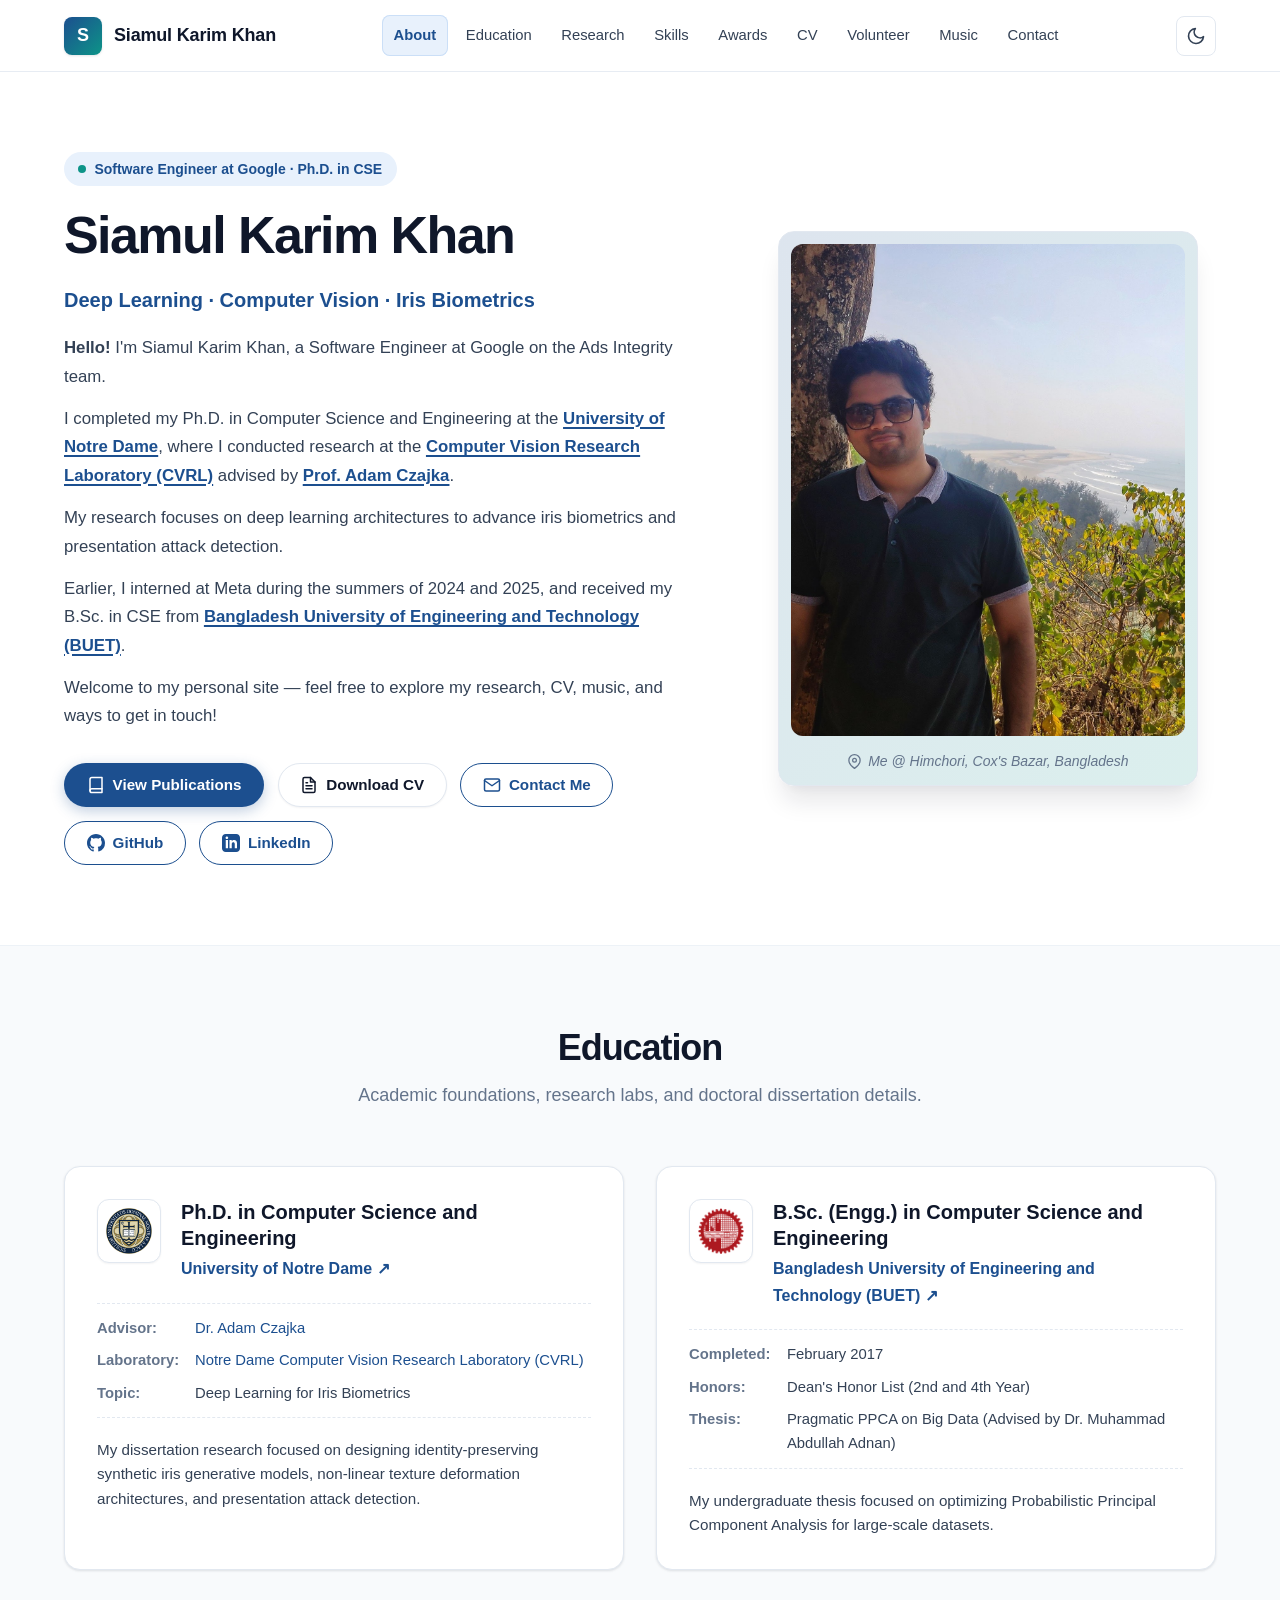
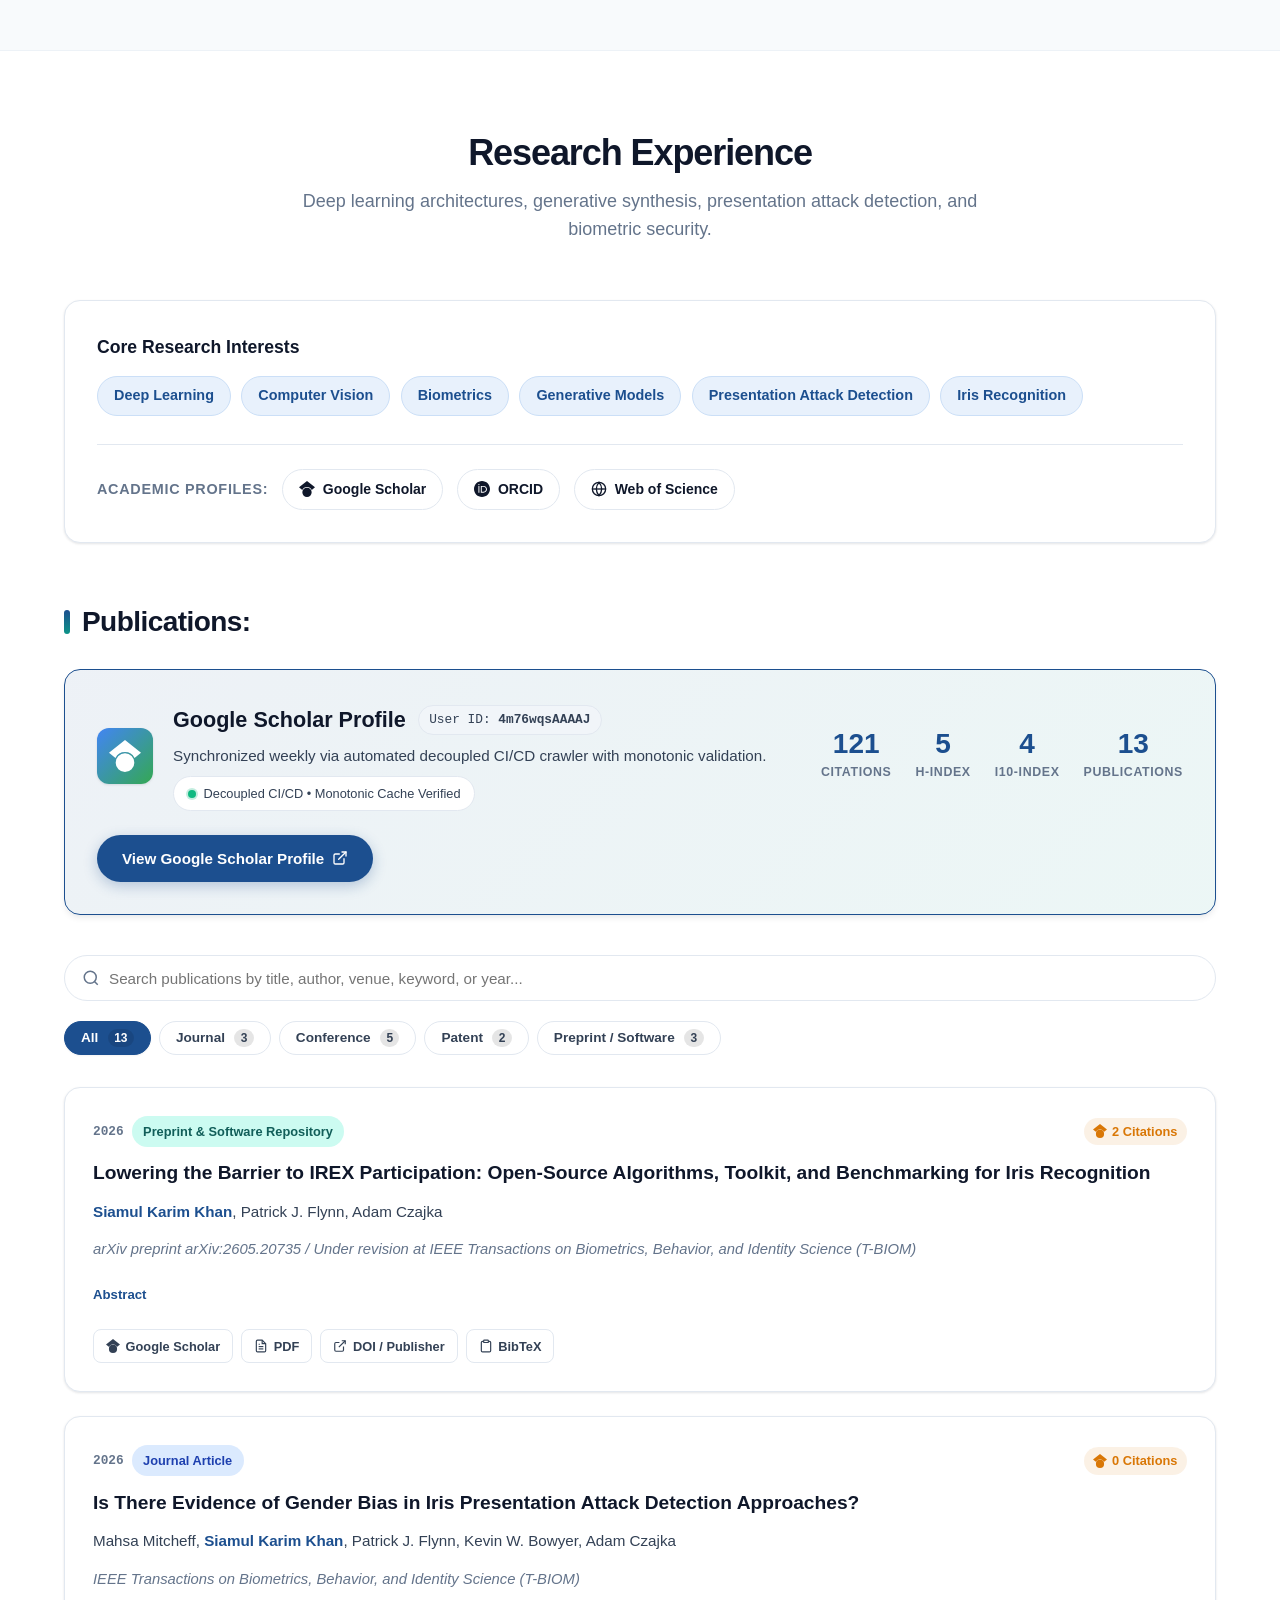
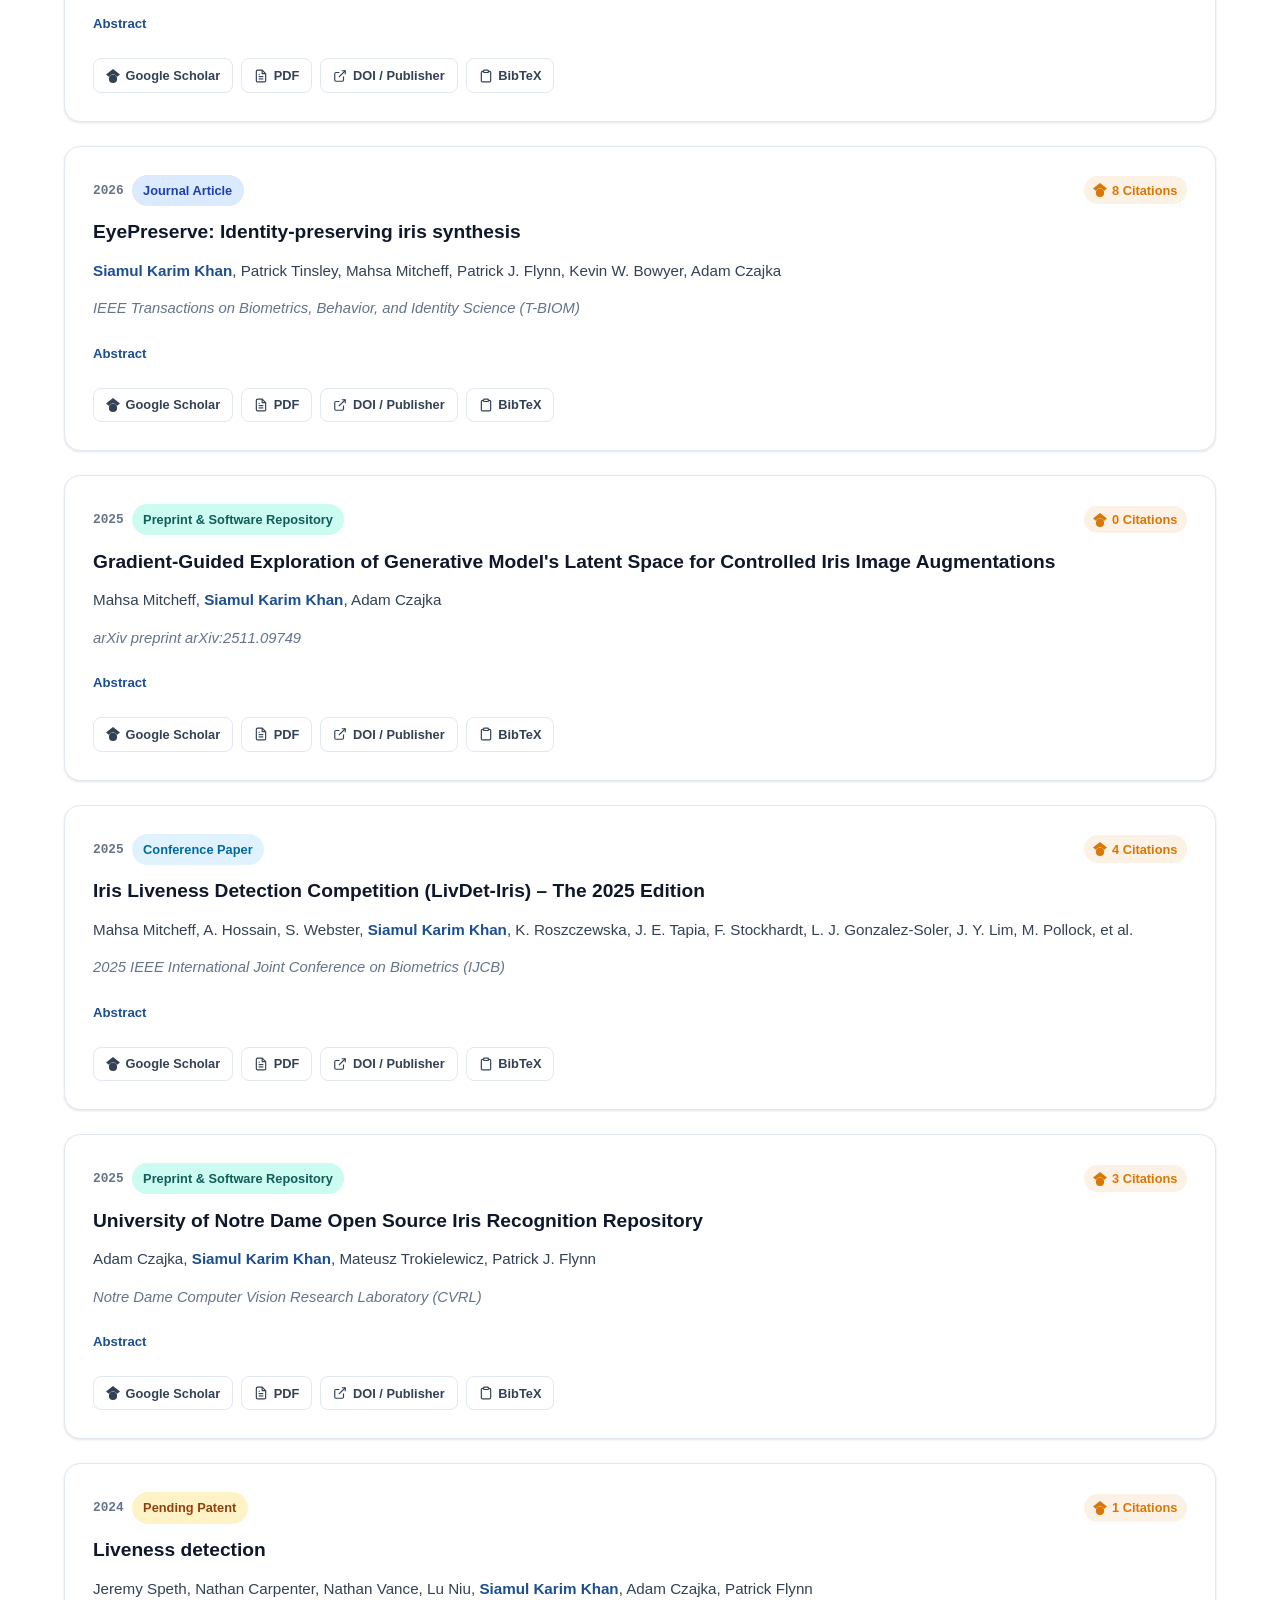
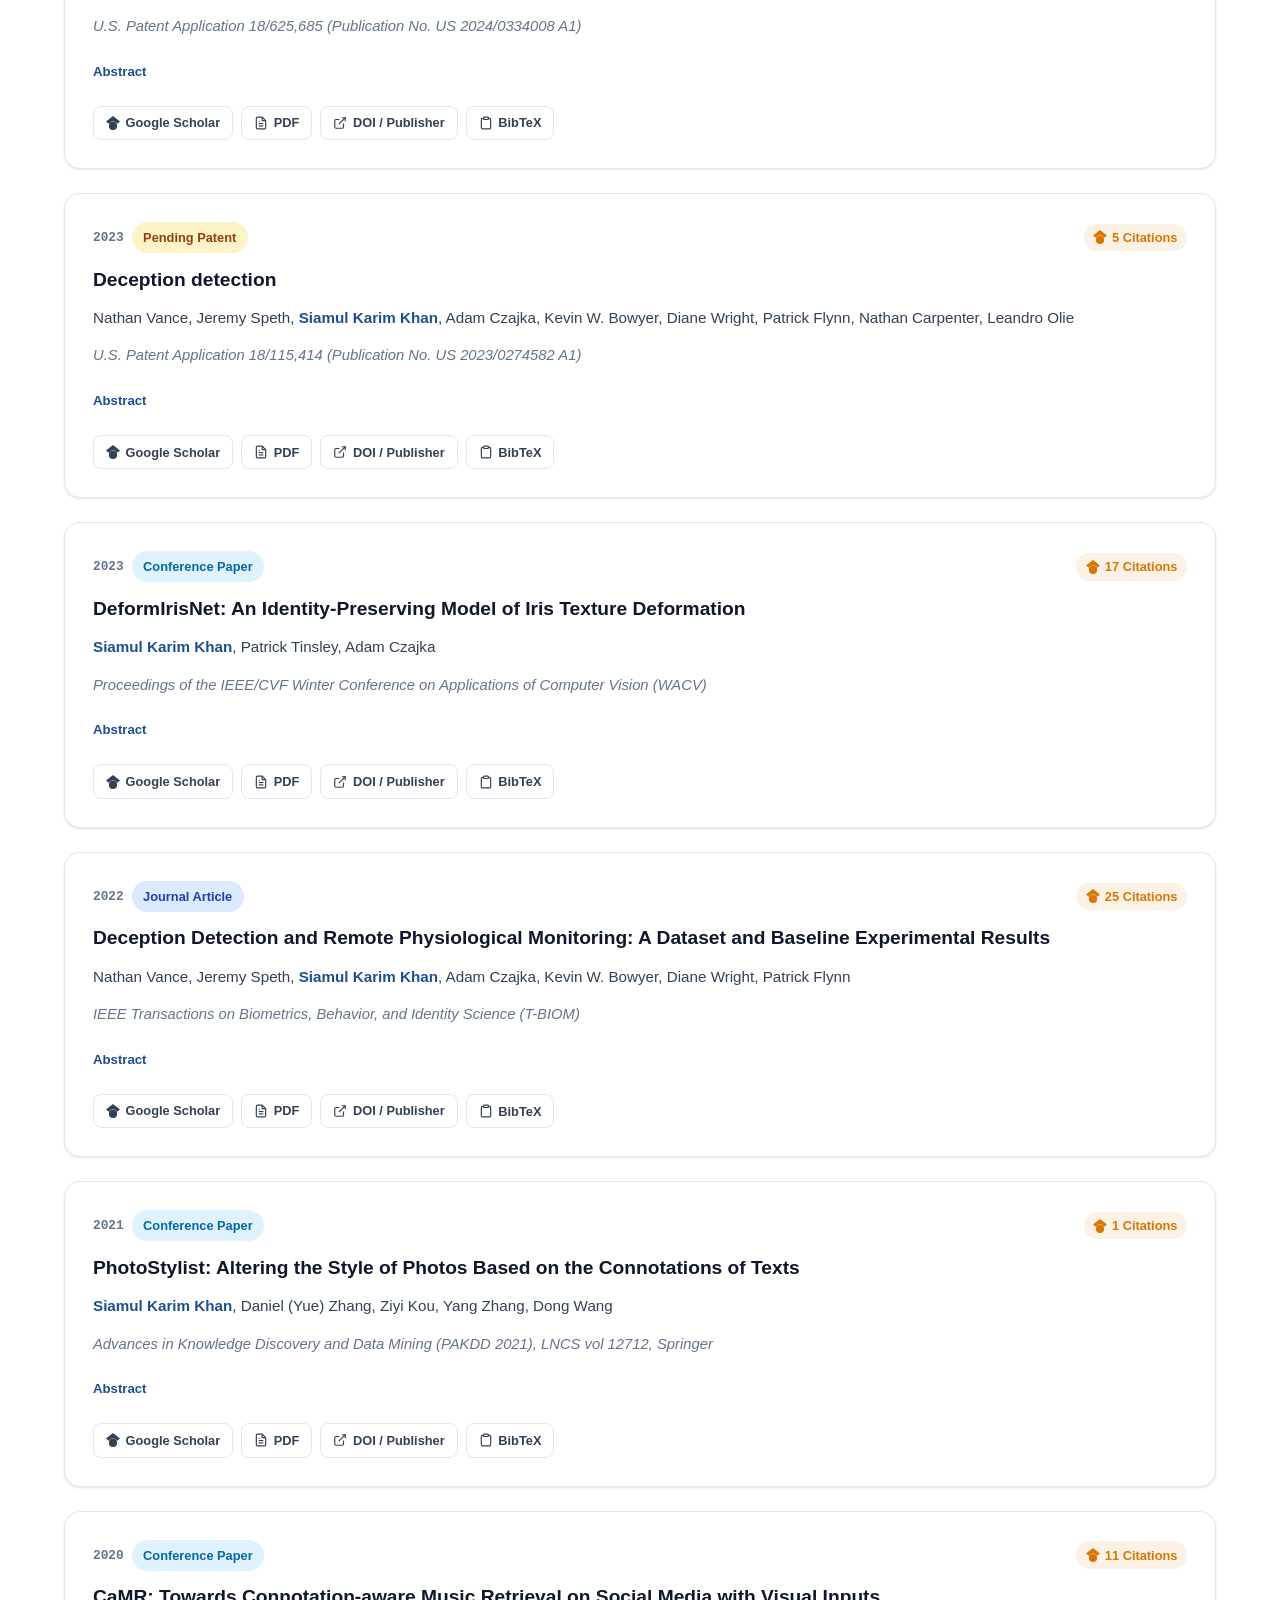
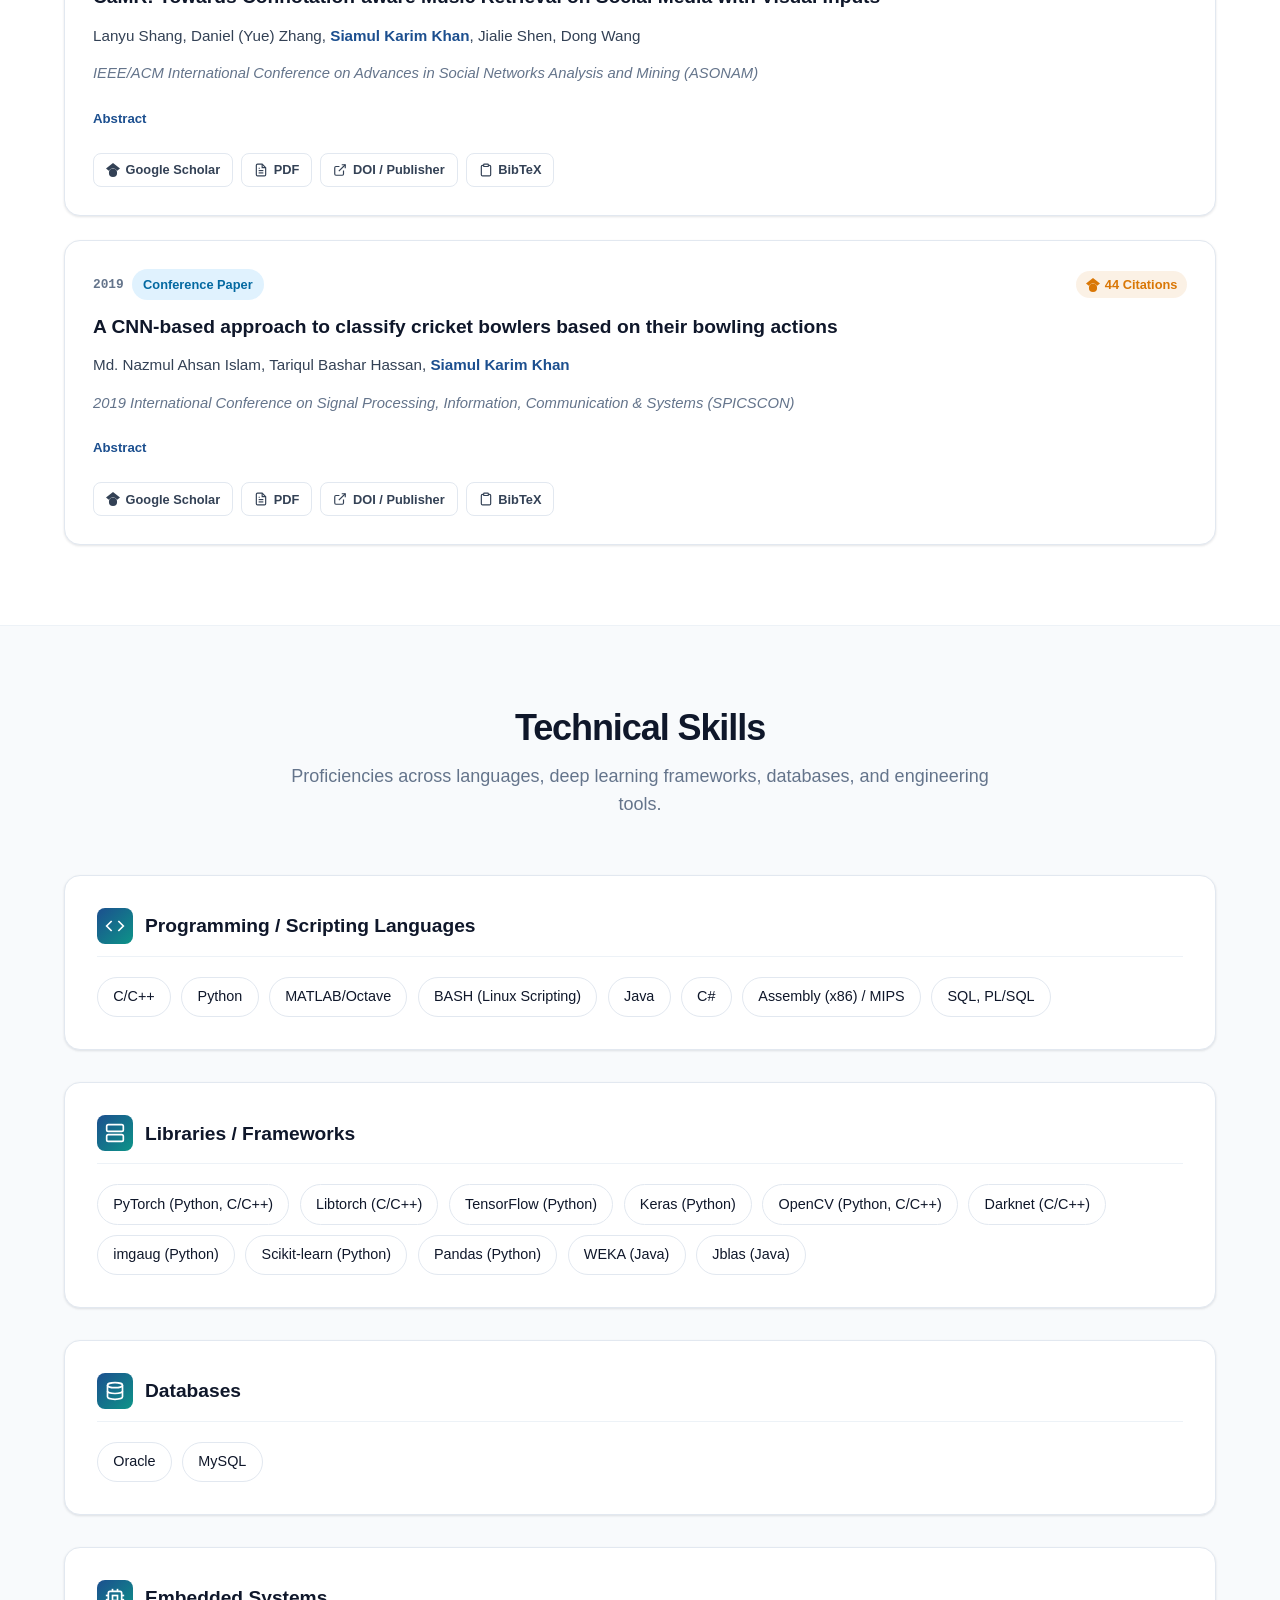
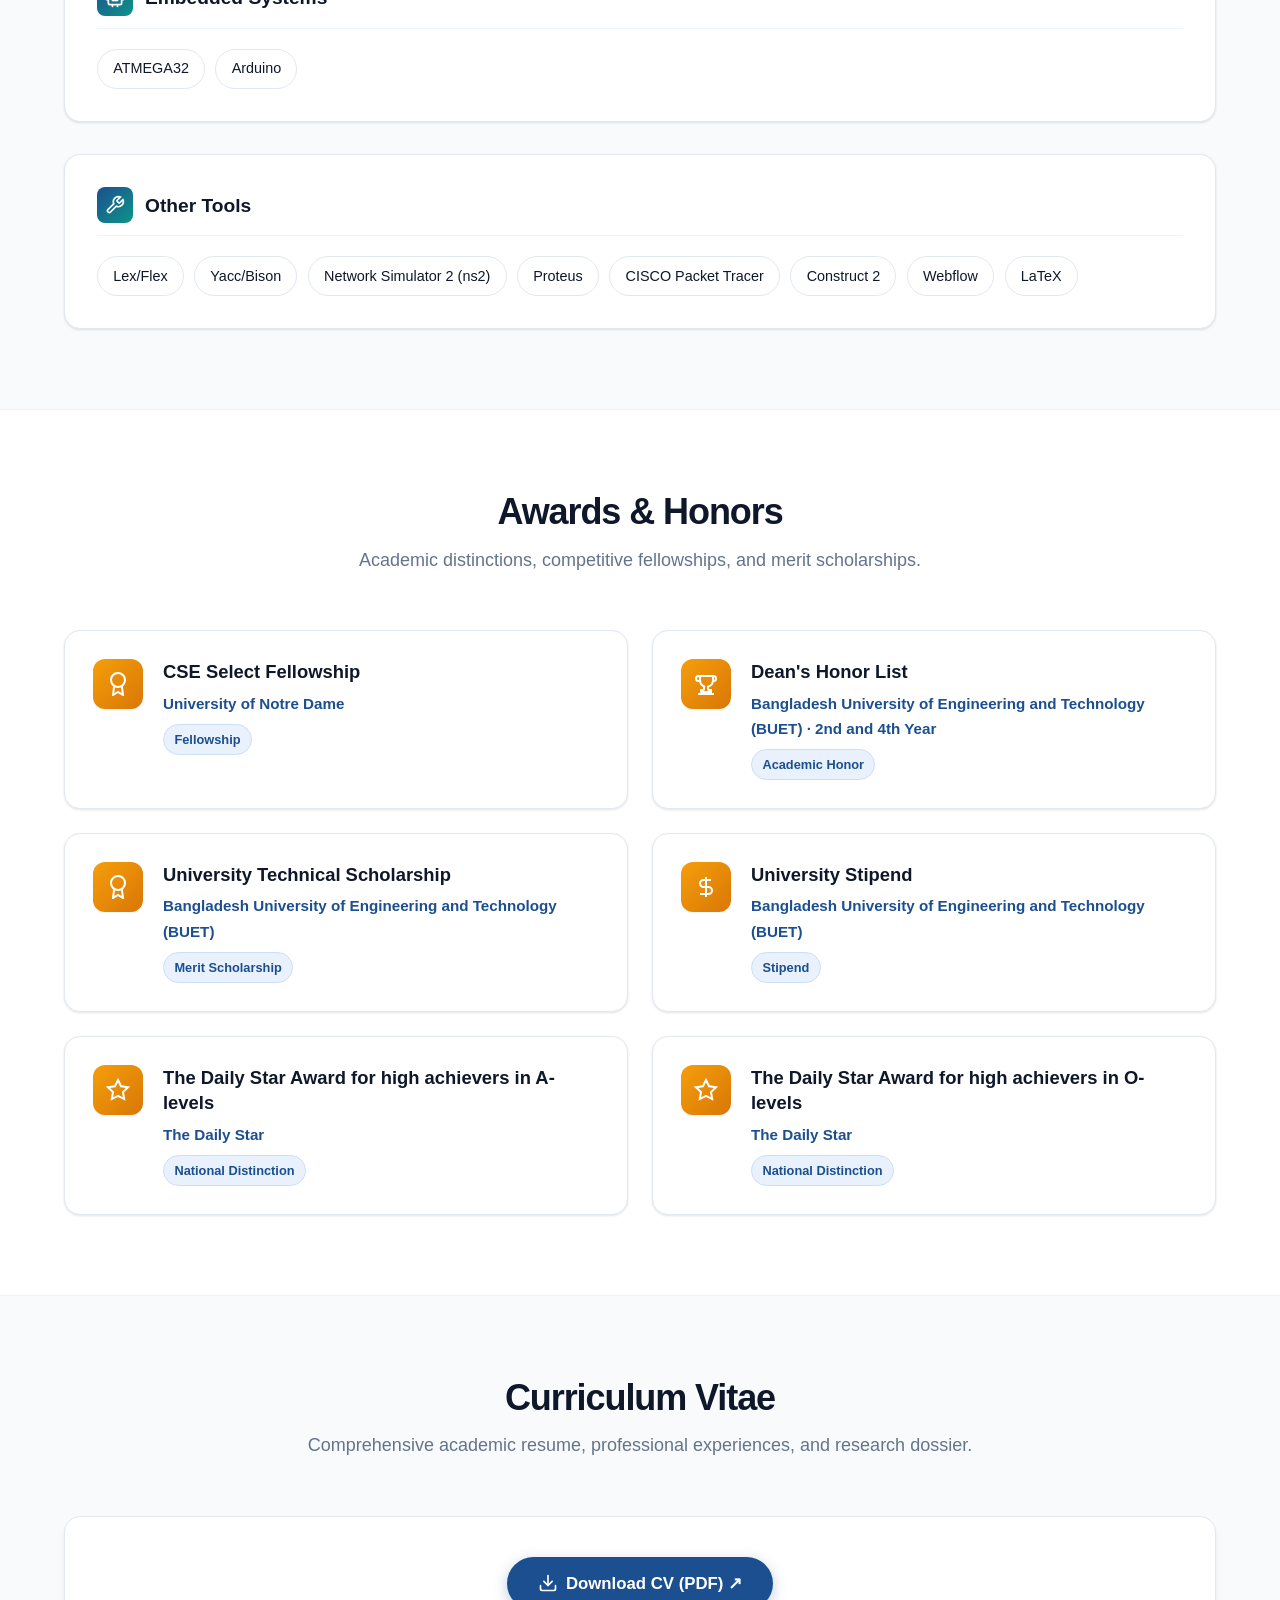
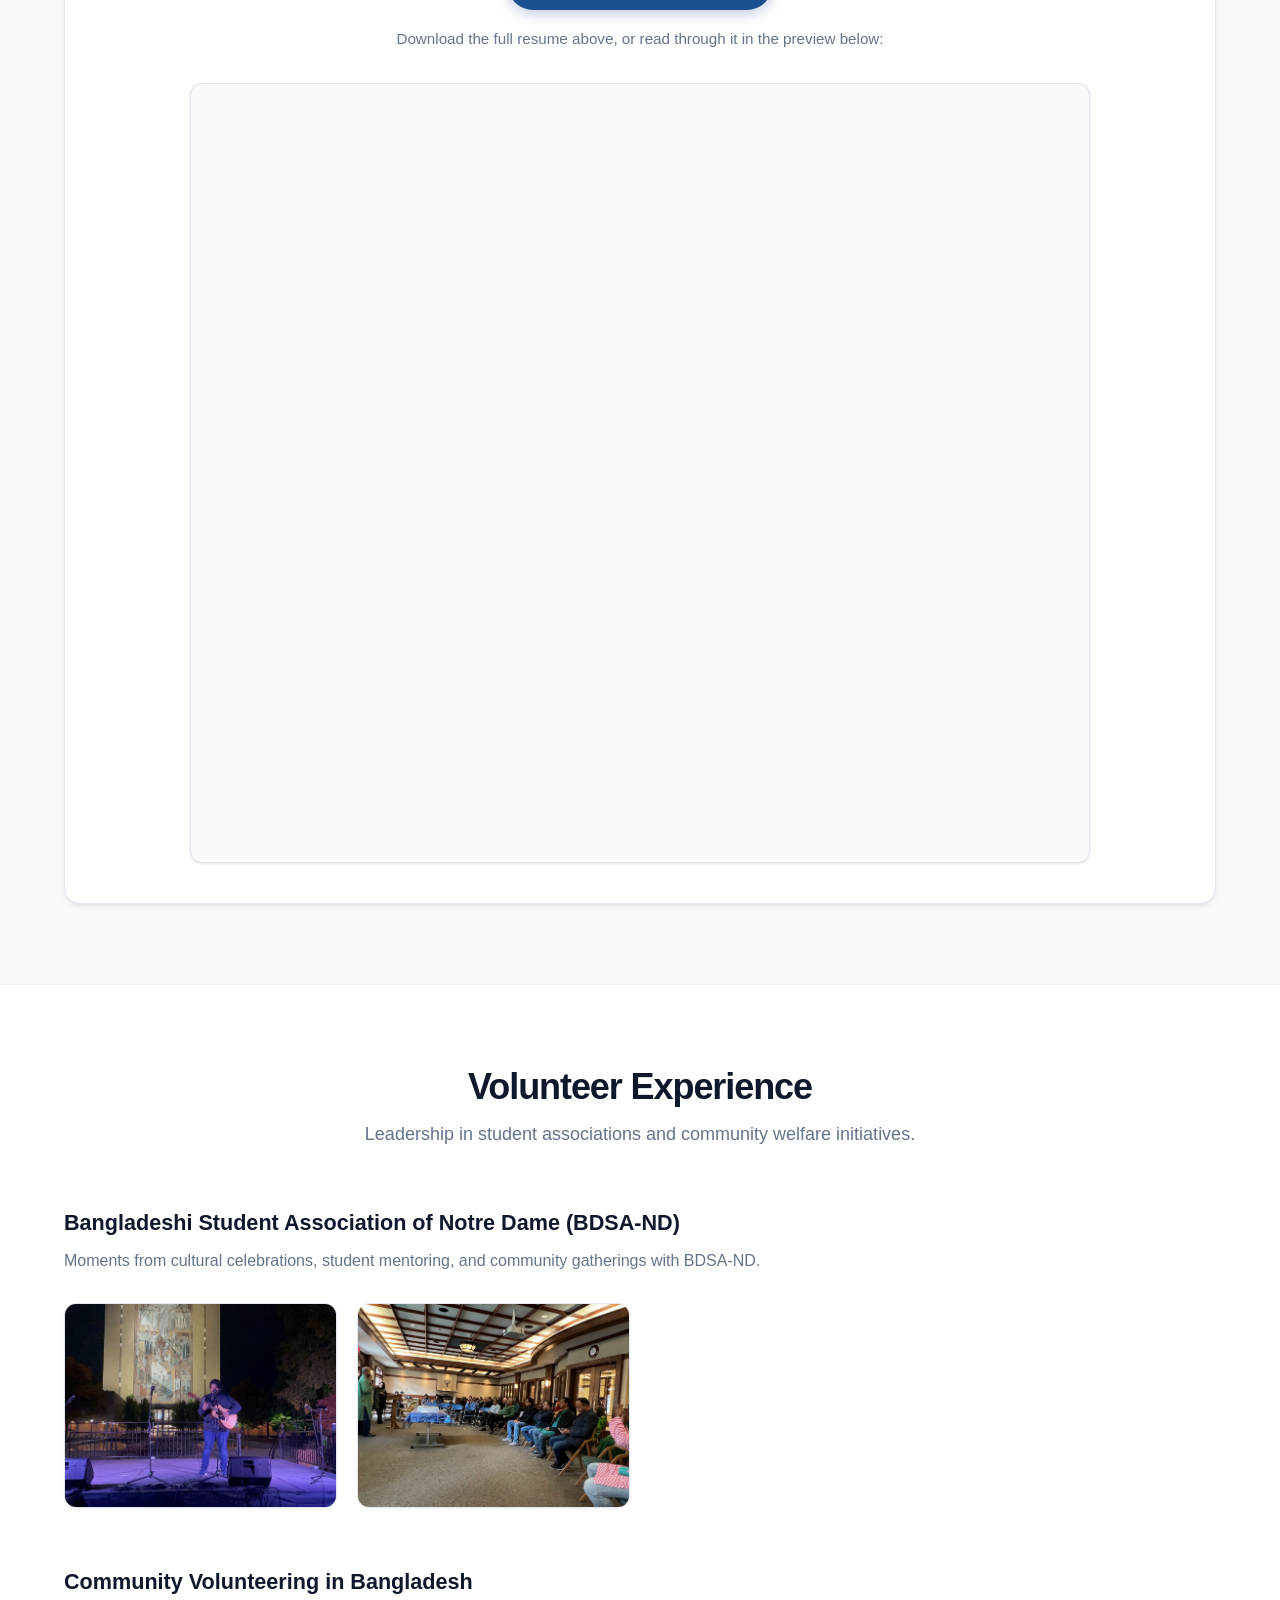
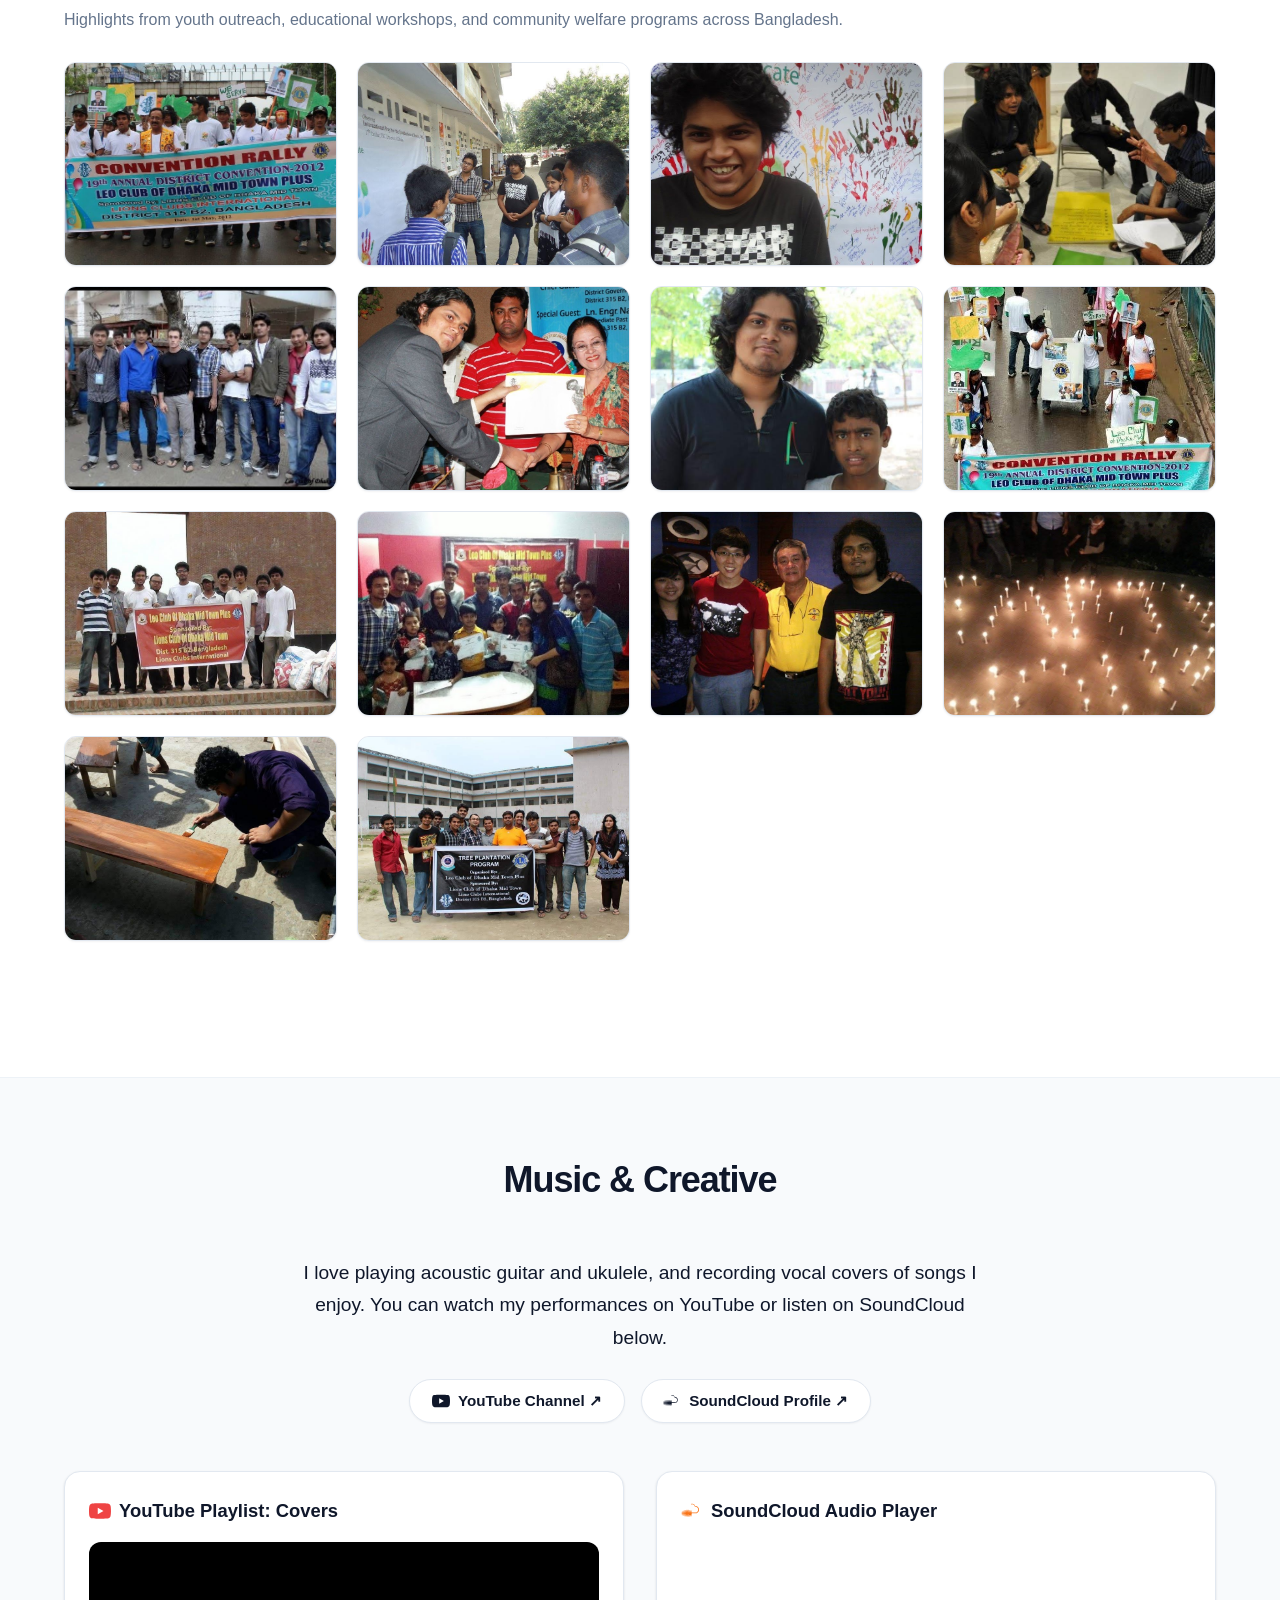
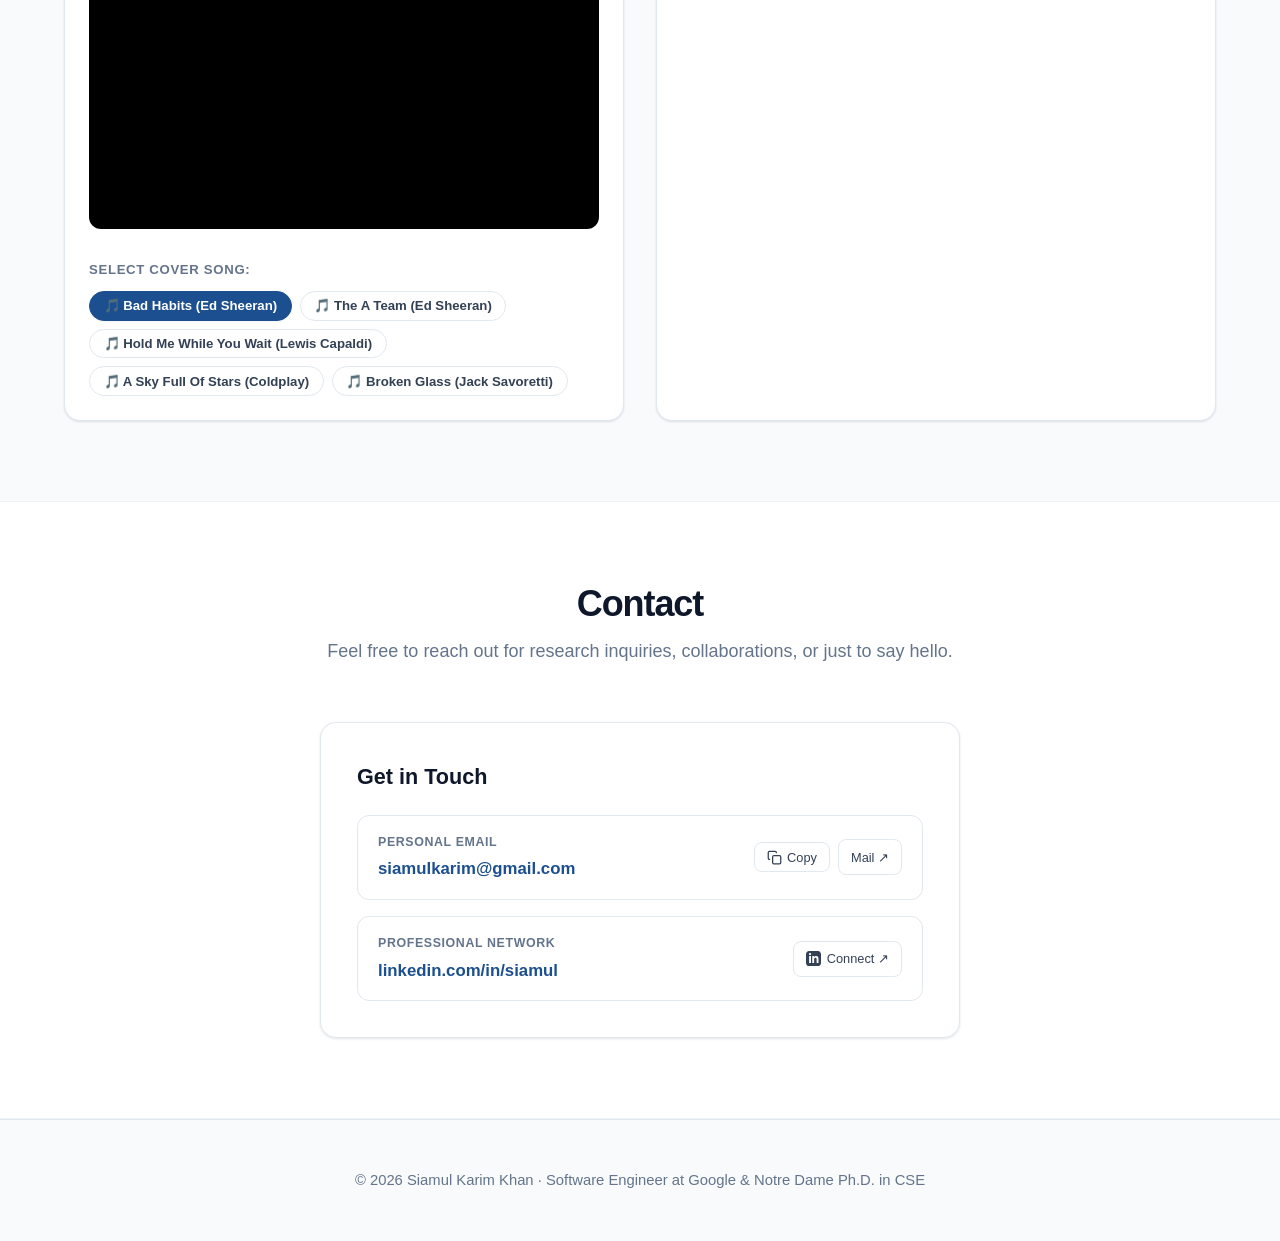
==== commit 7e0783d2: "fix(education): update BUET description to focus on undergraduate thesis" ====
--- a/index.html
+++ b/index.html
@@ -190,7 +190,7 @@
               </div>
             </div>
 
-            <p class="edu-desc">Graduated with honors from BUET, completing an undergraduate thesis on Pragmatic Probabilistic Principal Component Analysis (PPCA) for large-scale datasets.</p>
+            <p class="edu-desc">My undergraduate thesis focused on optimizing Probabilistic Principal Component Analysis for large-scale datasets.</p>
           </article>
         </div>
       </div>
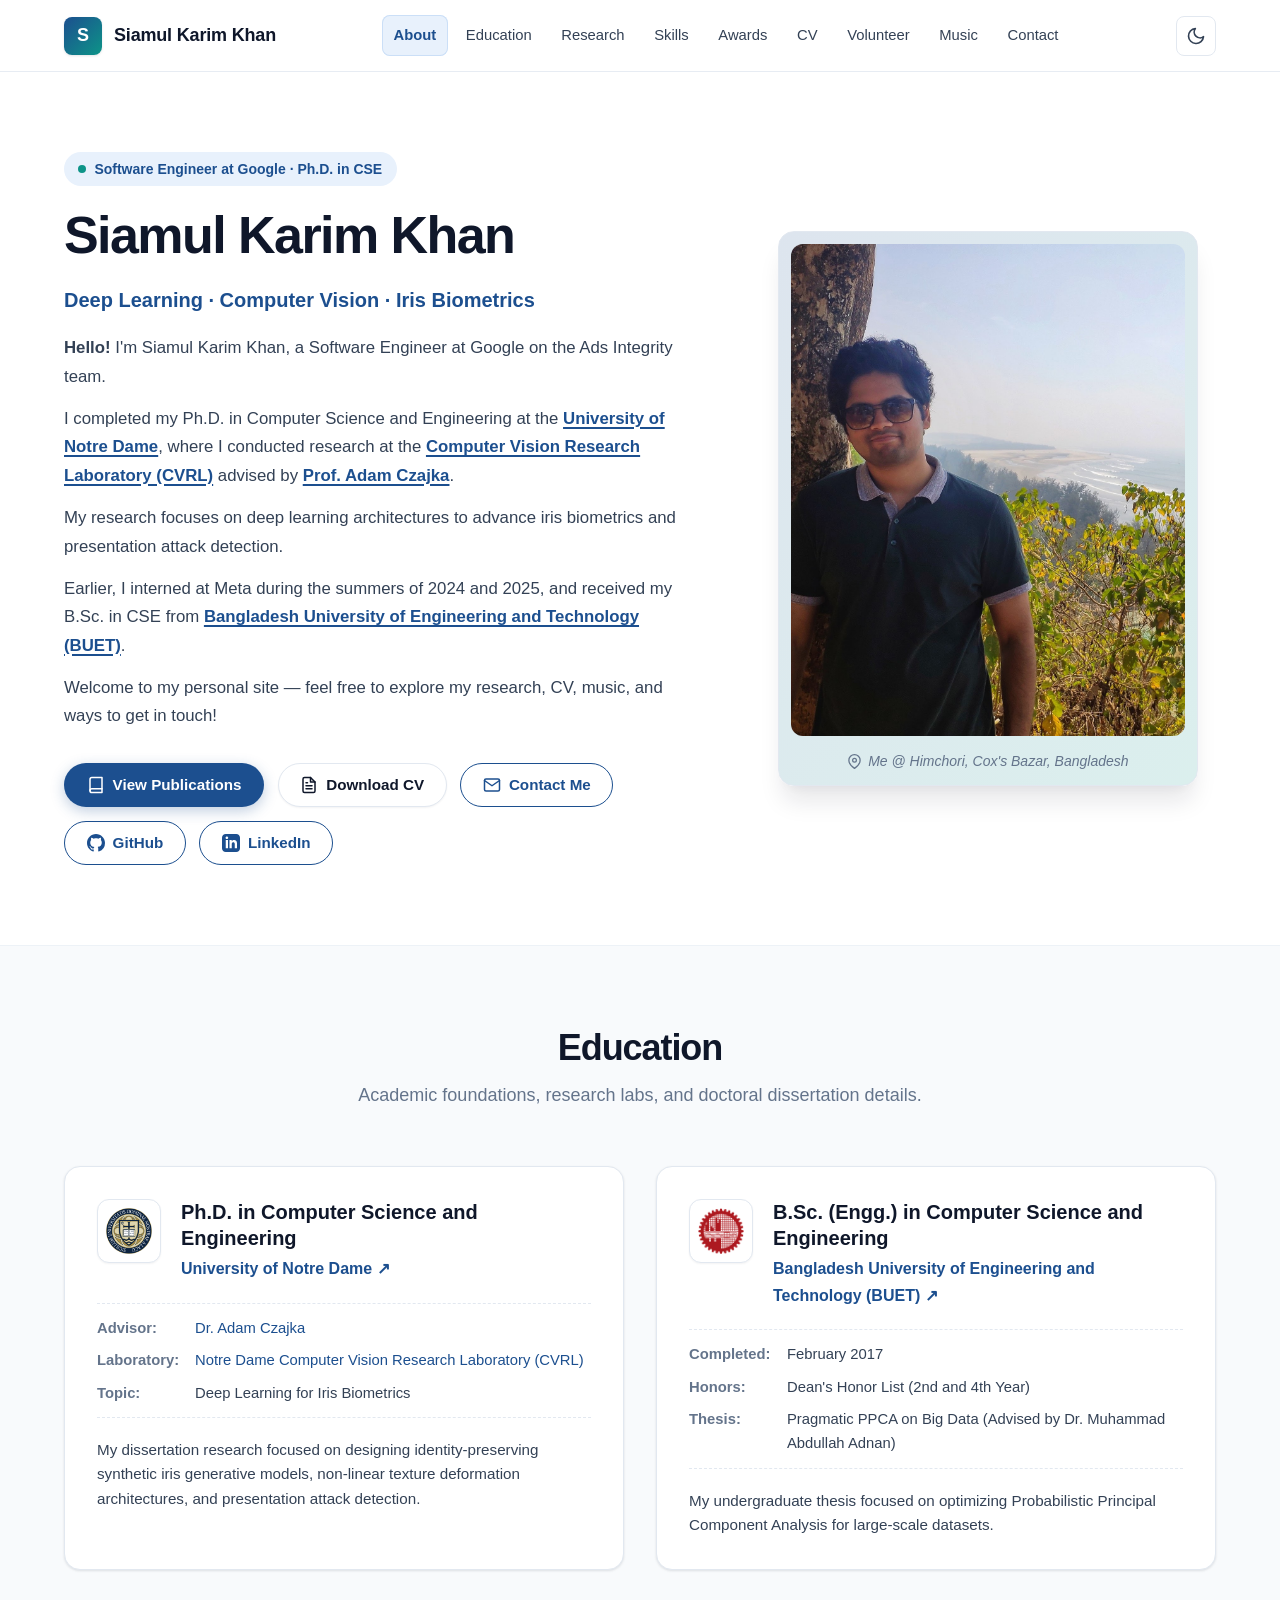
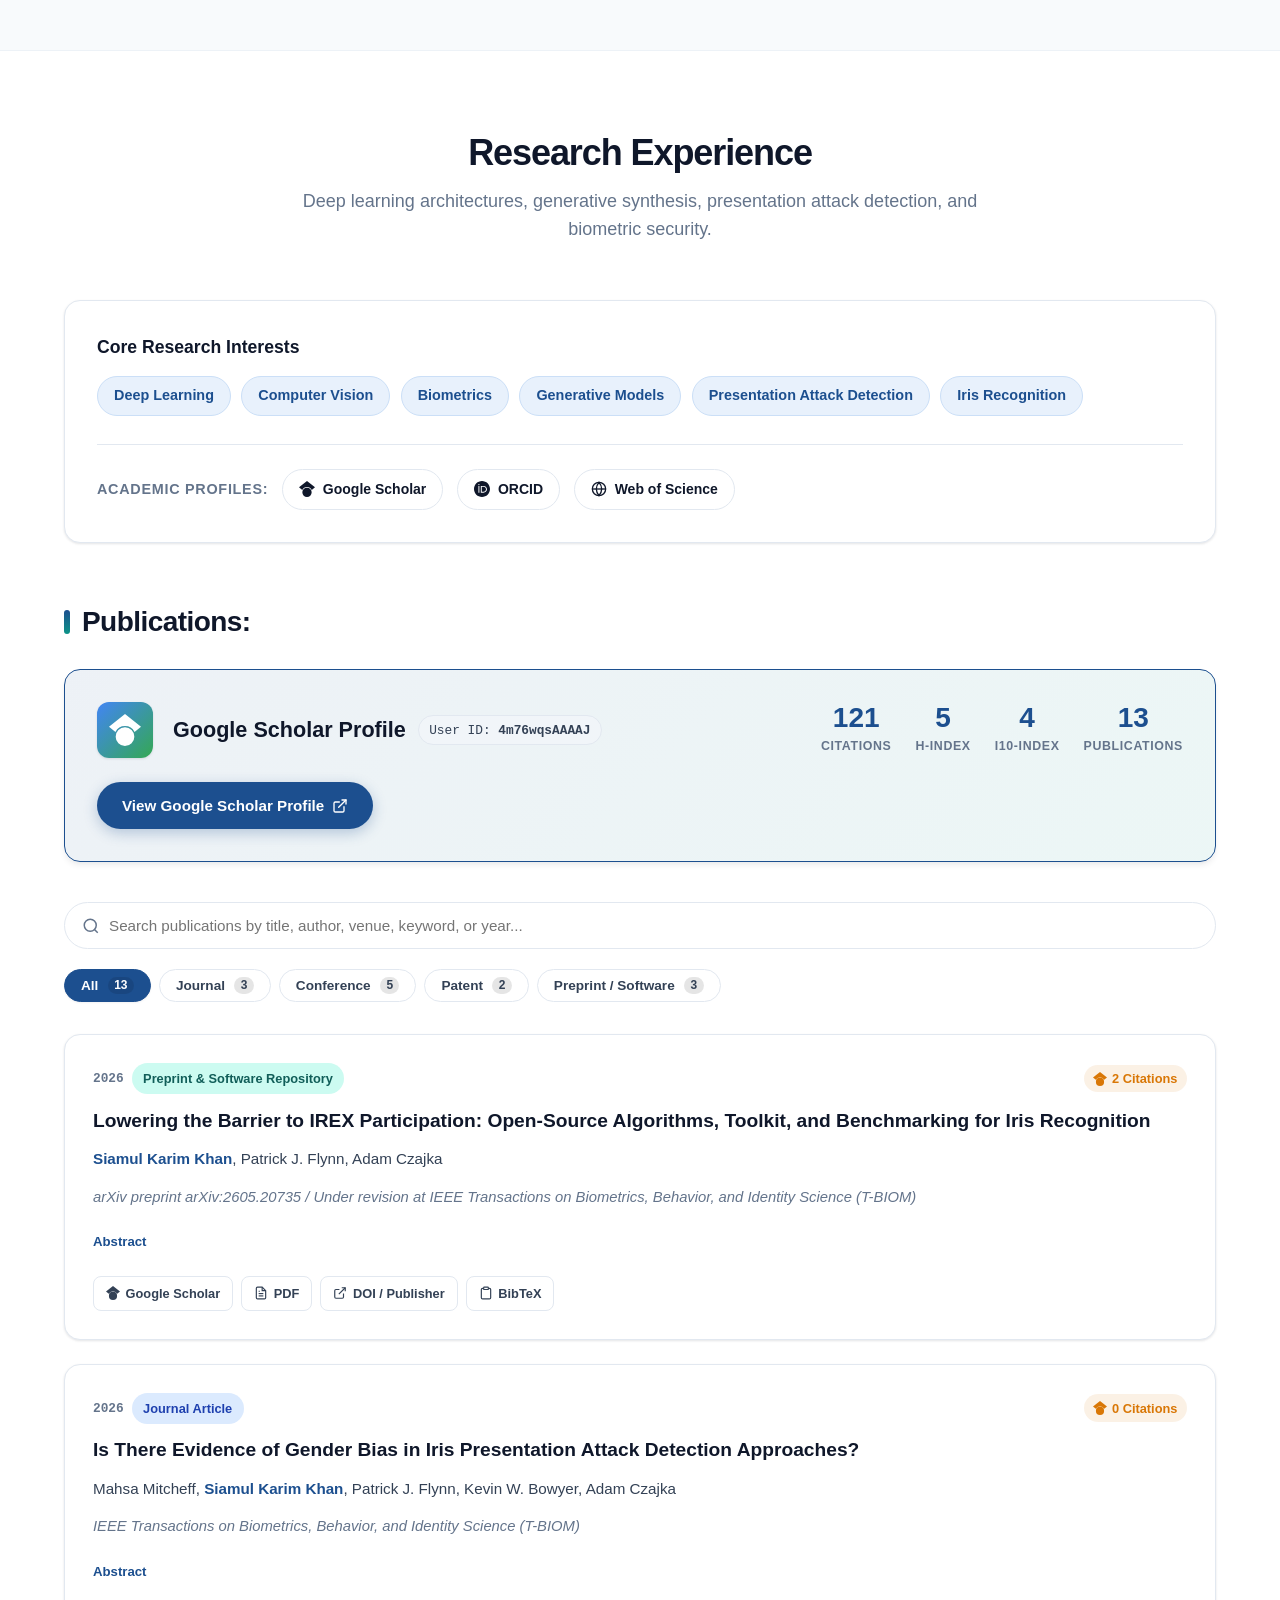
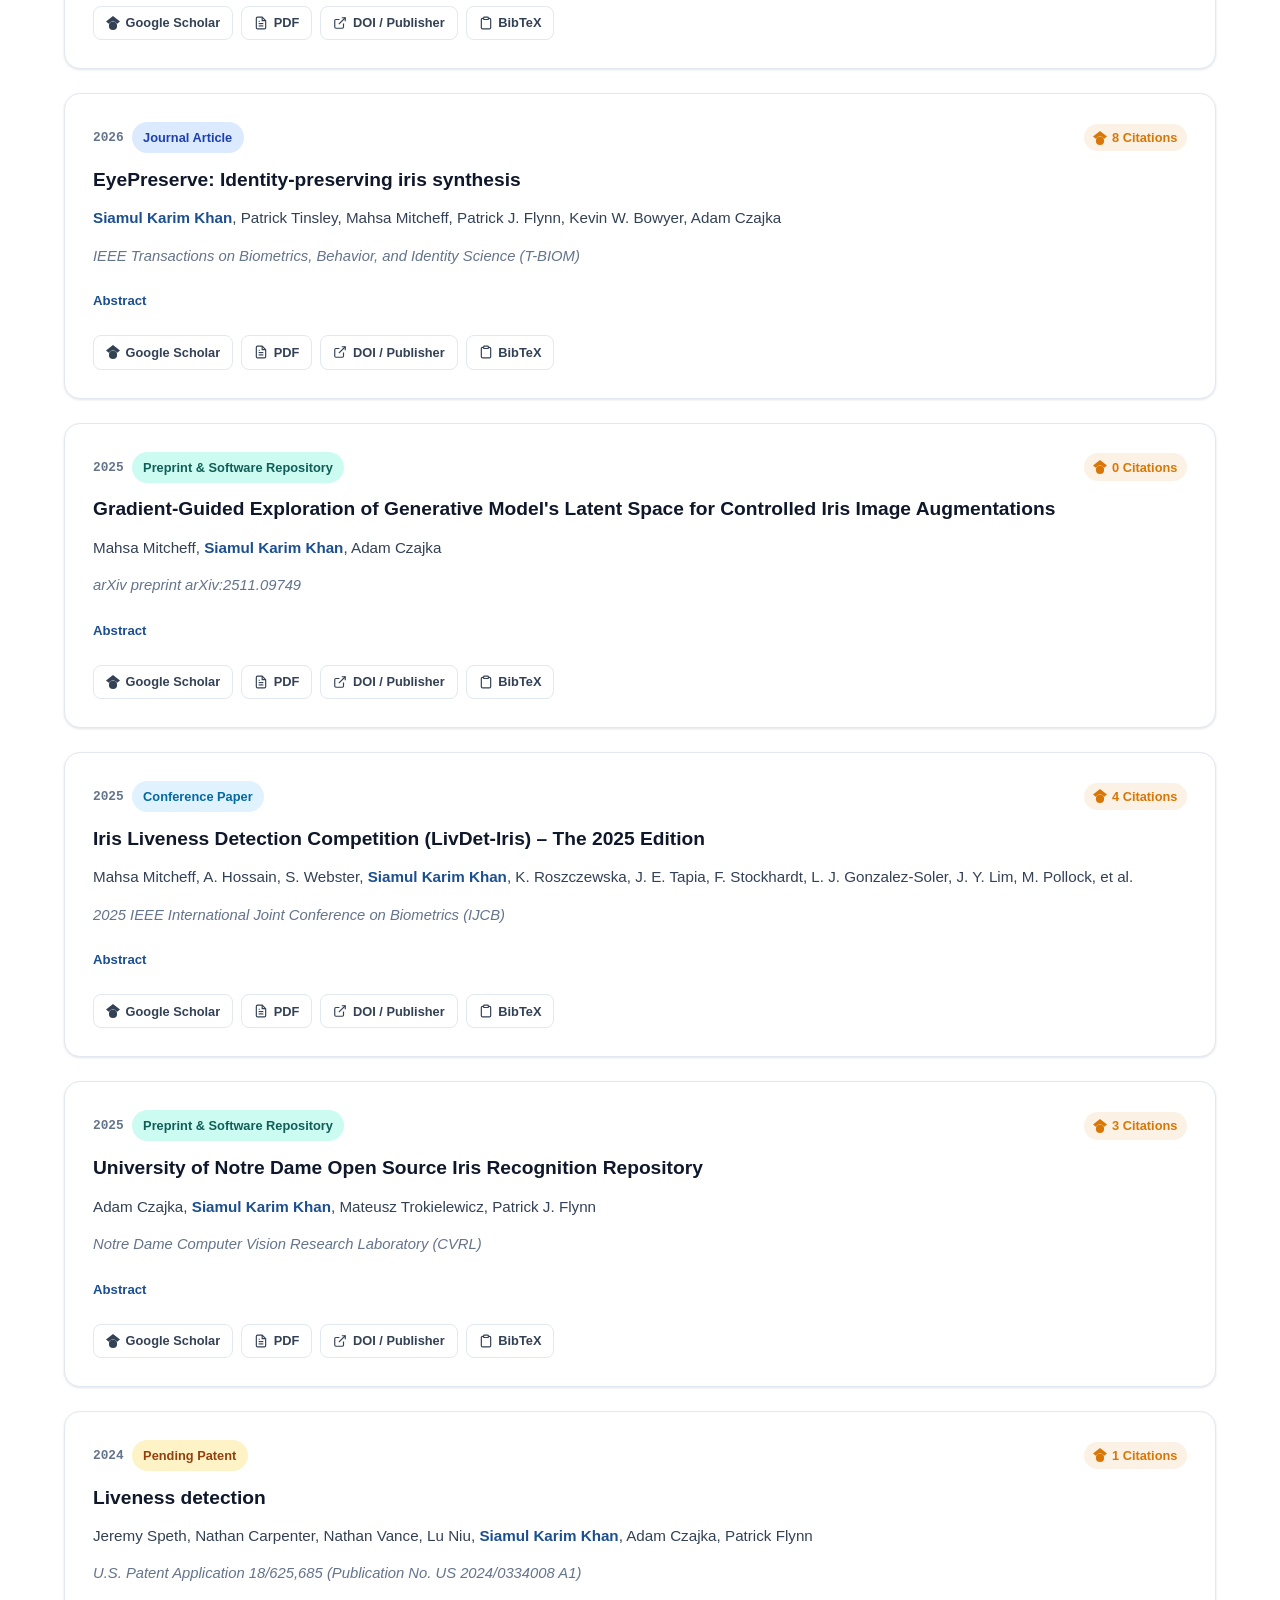
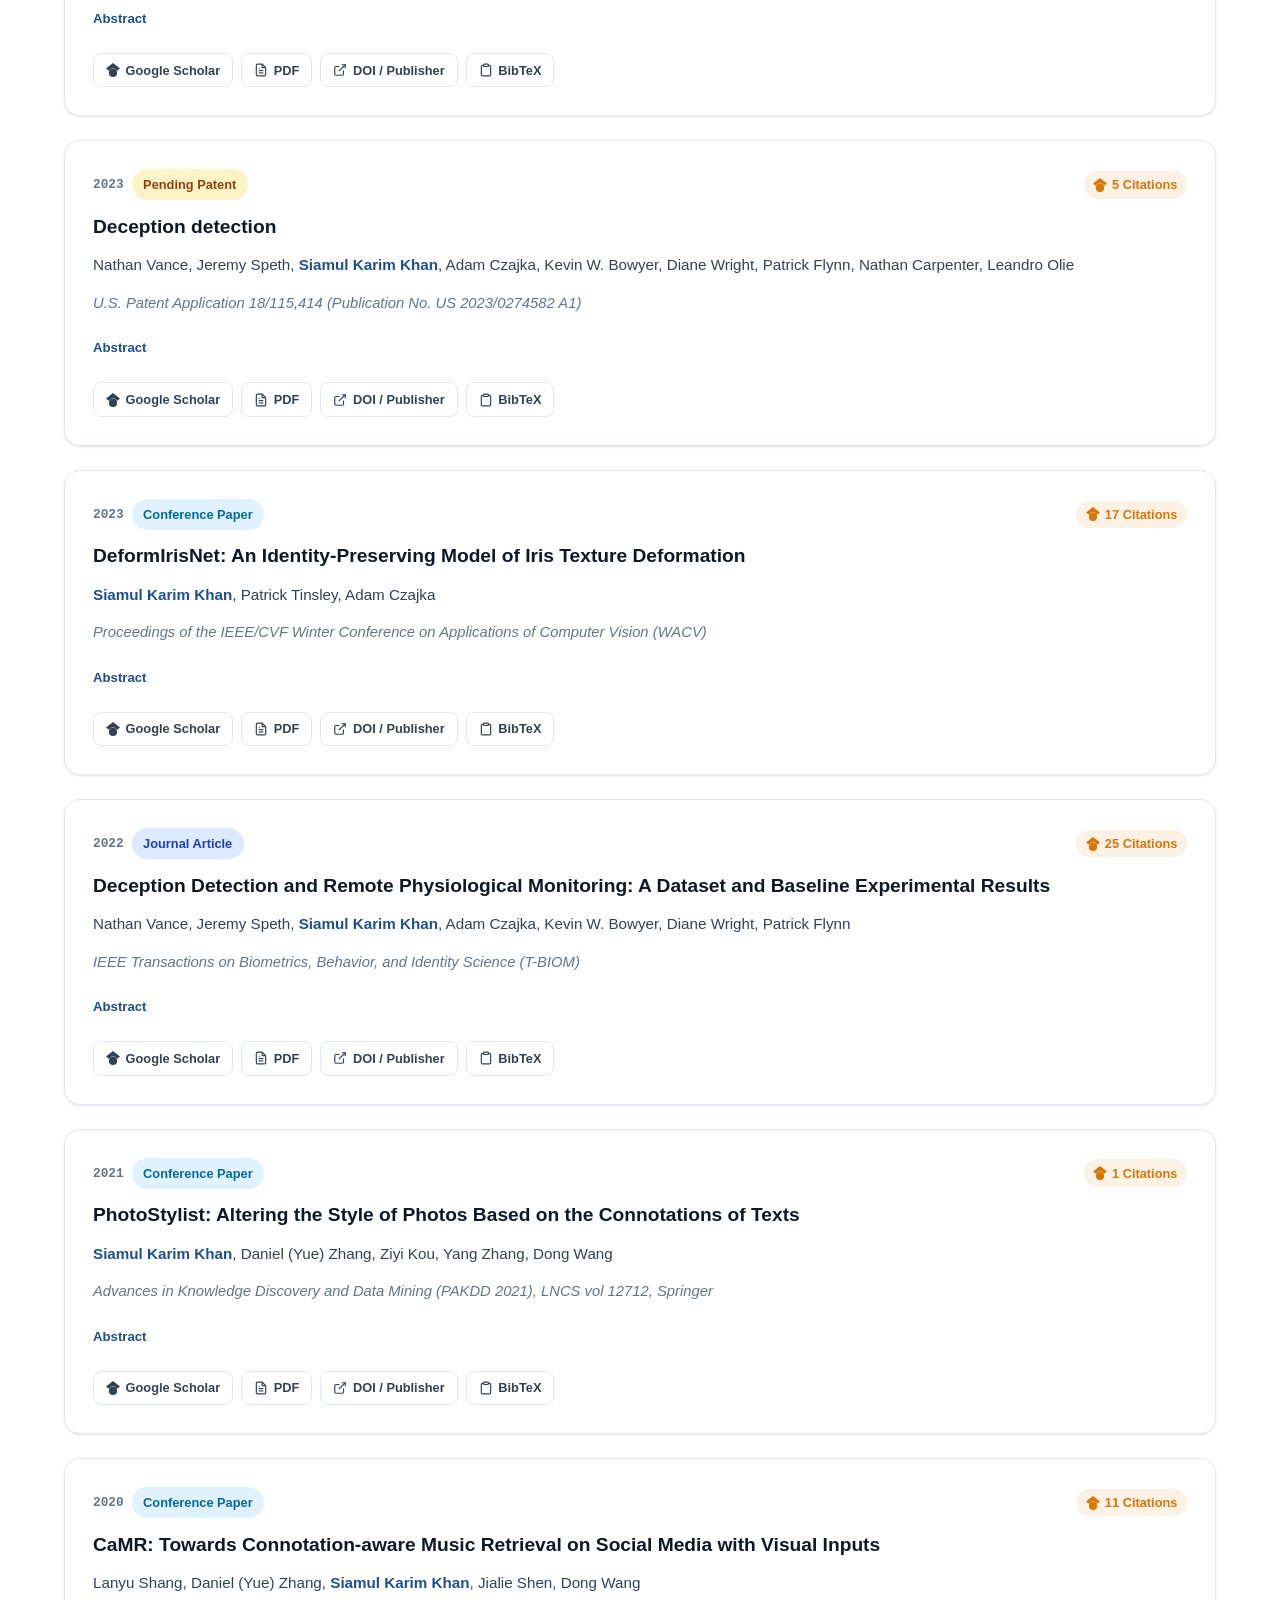
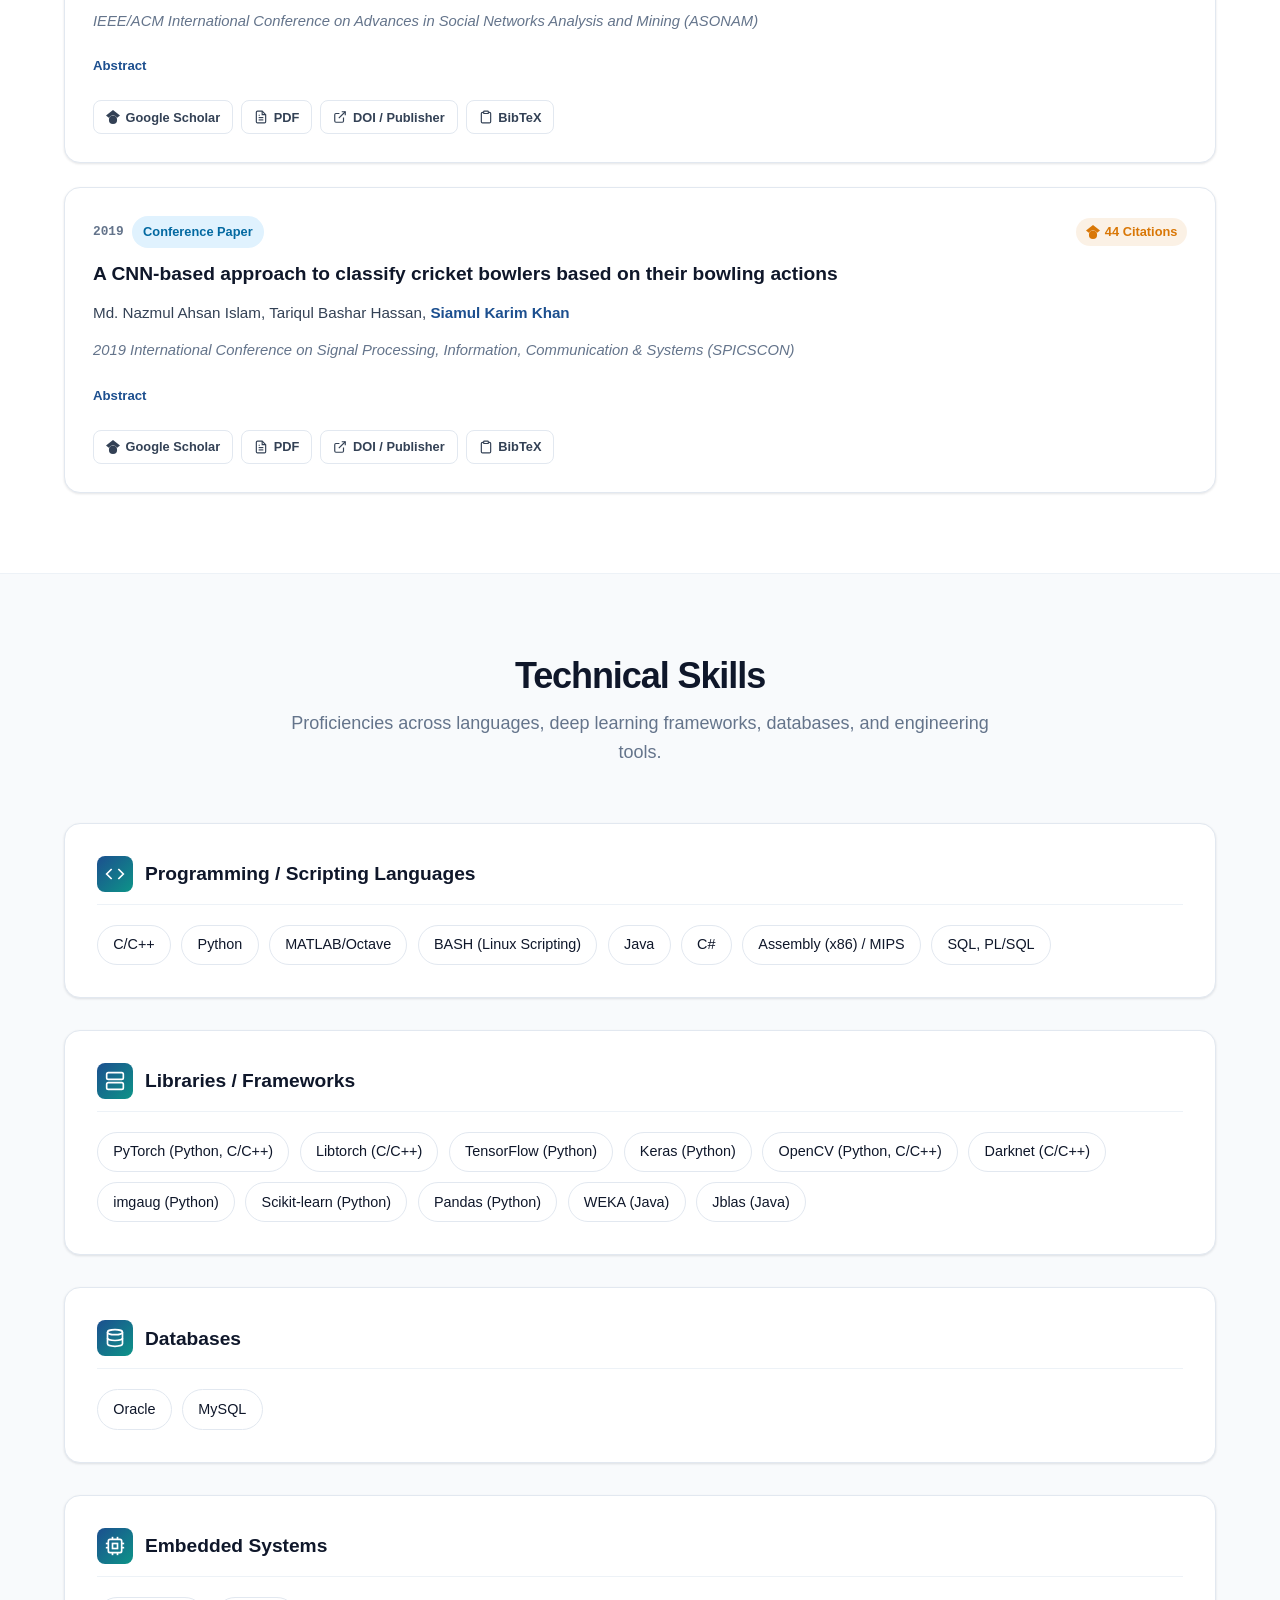
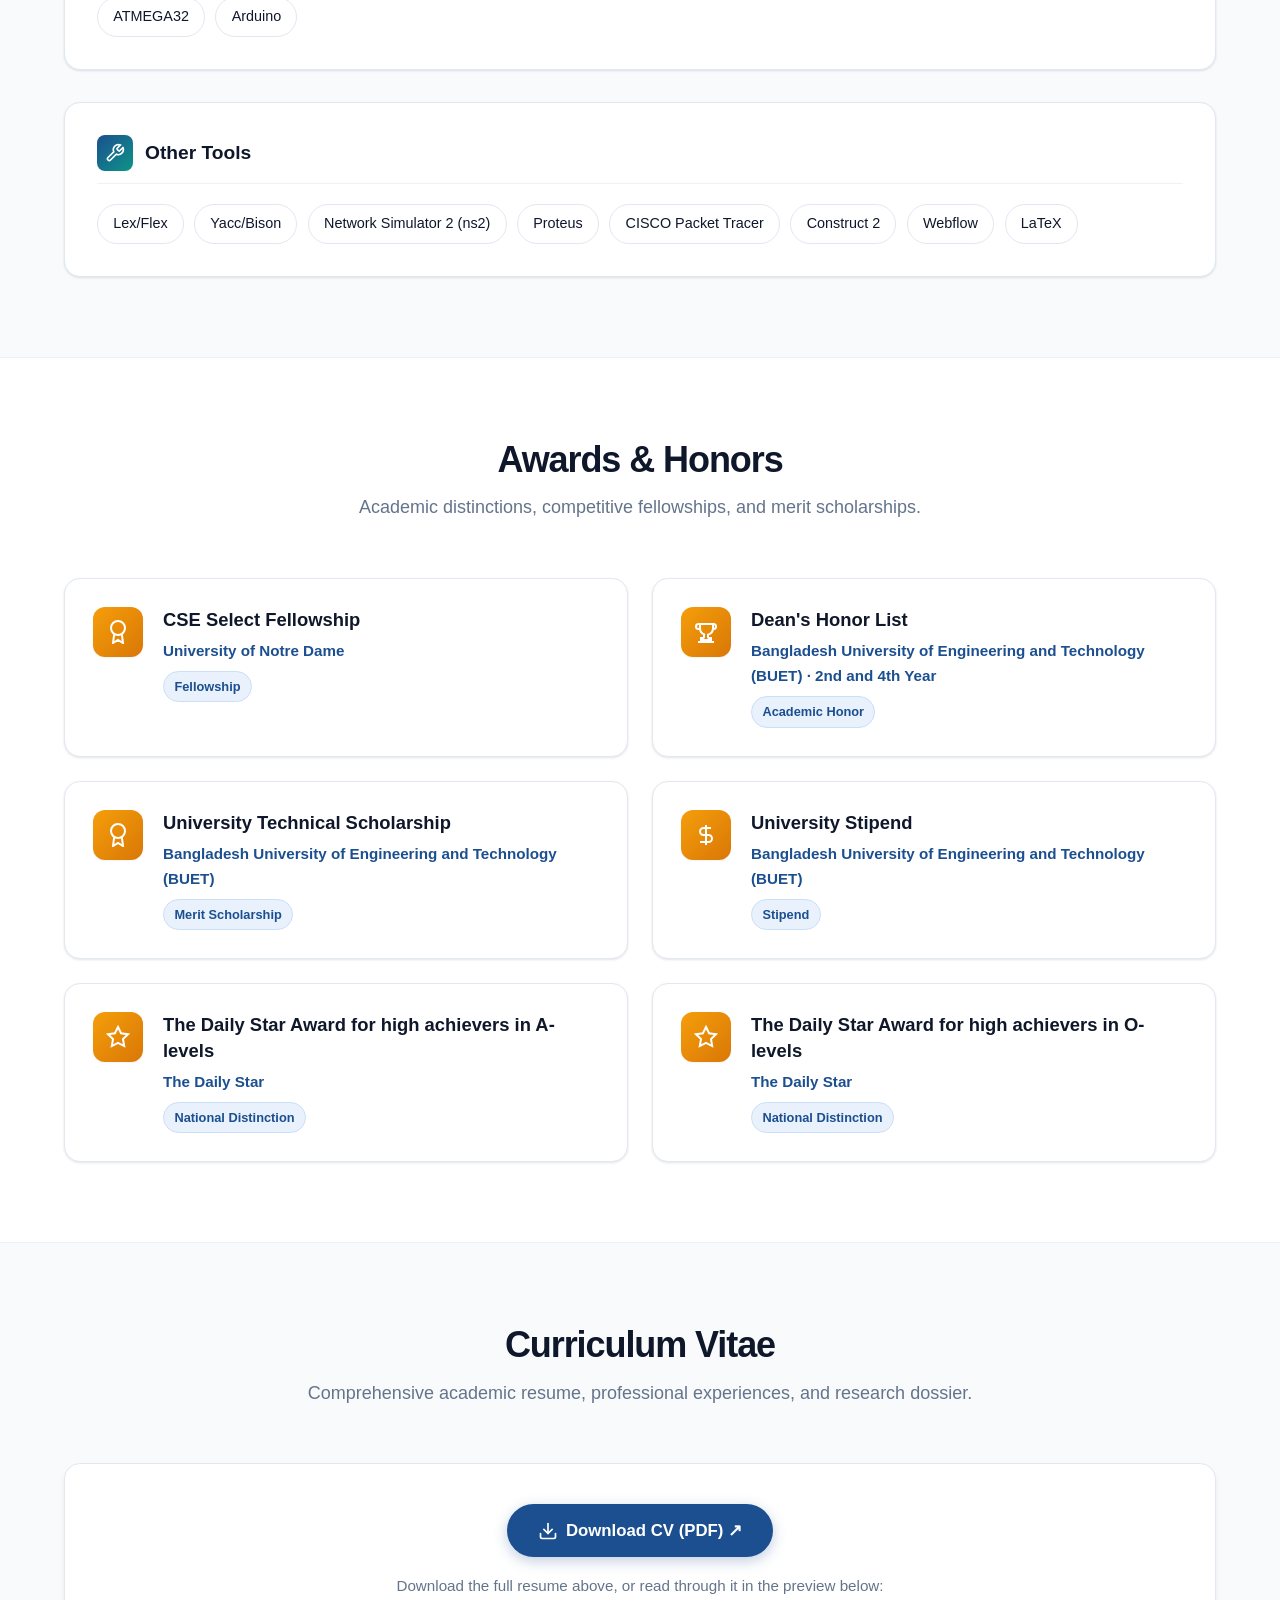
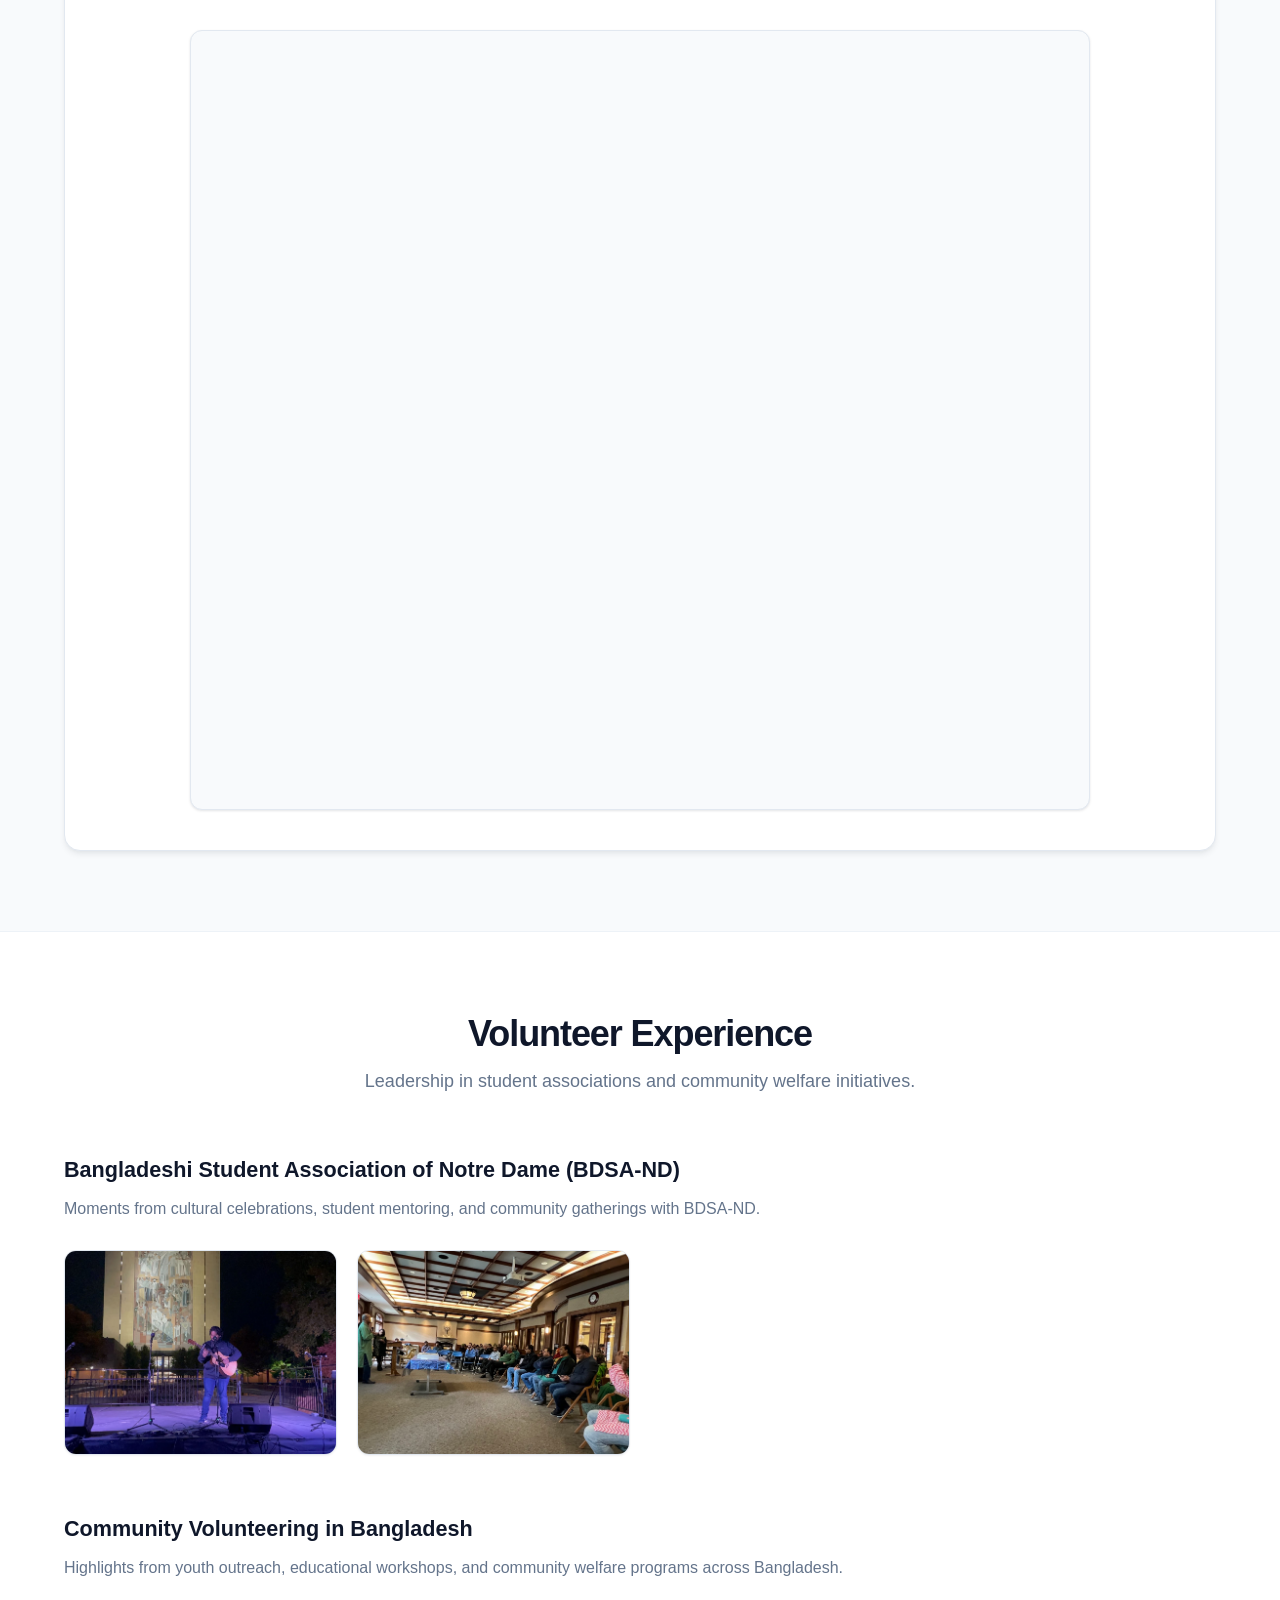
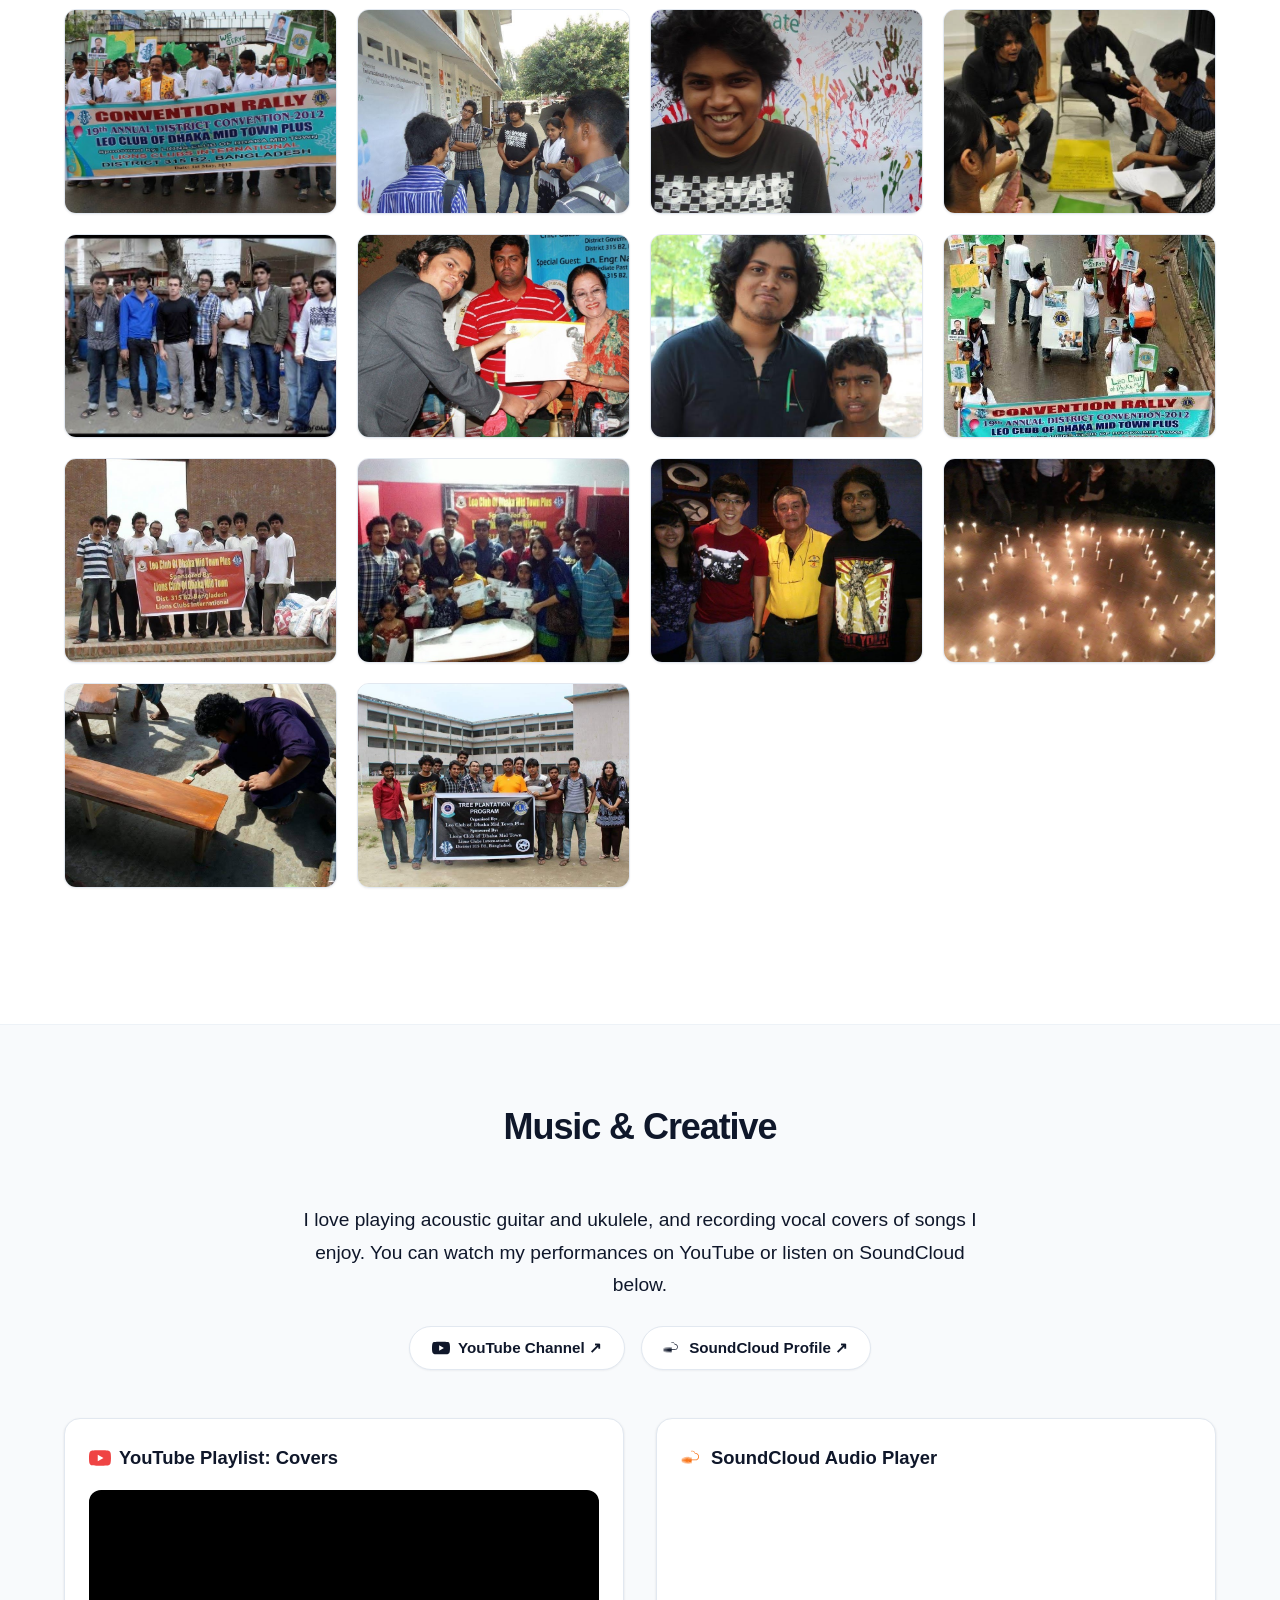
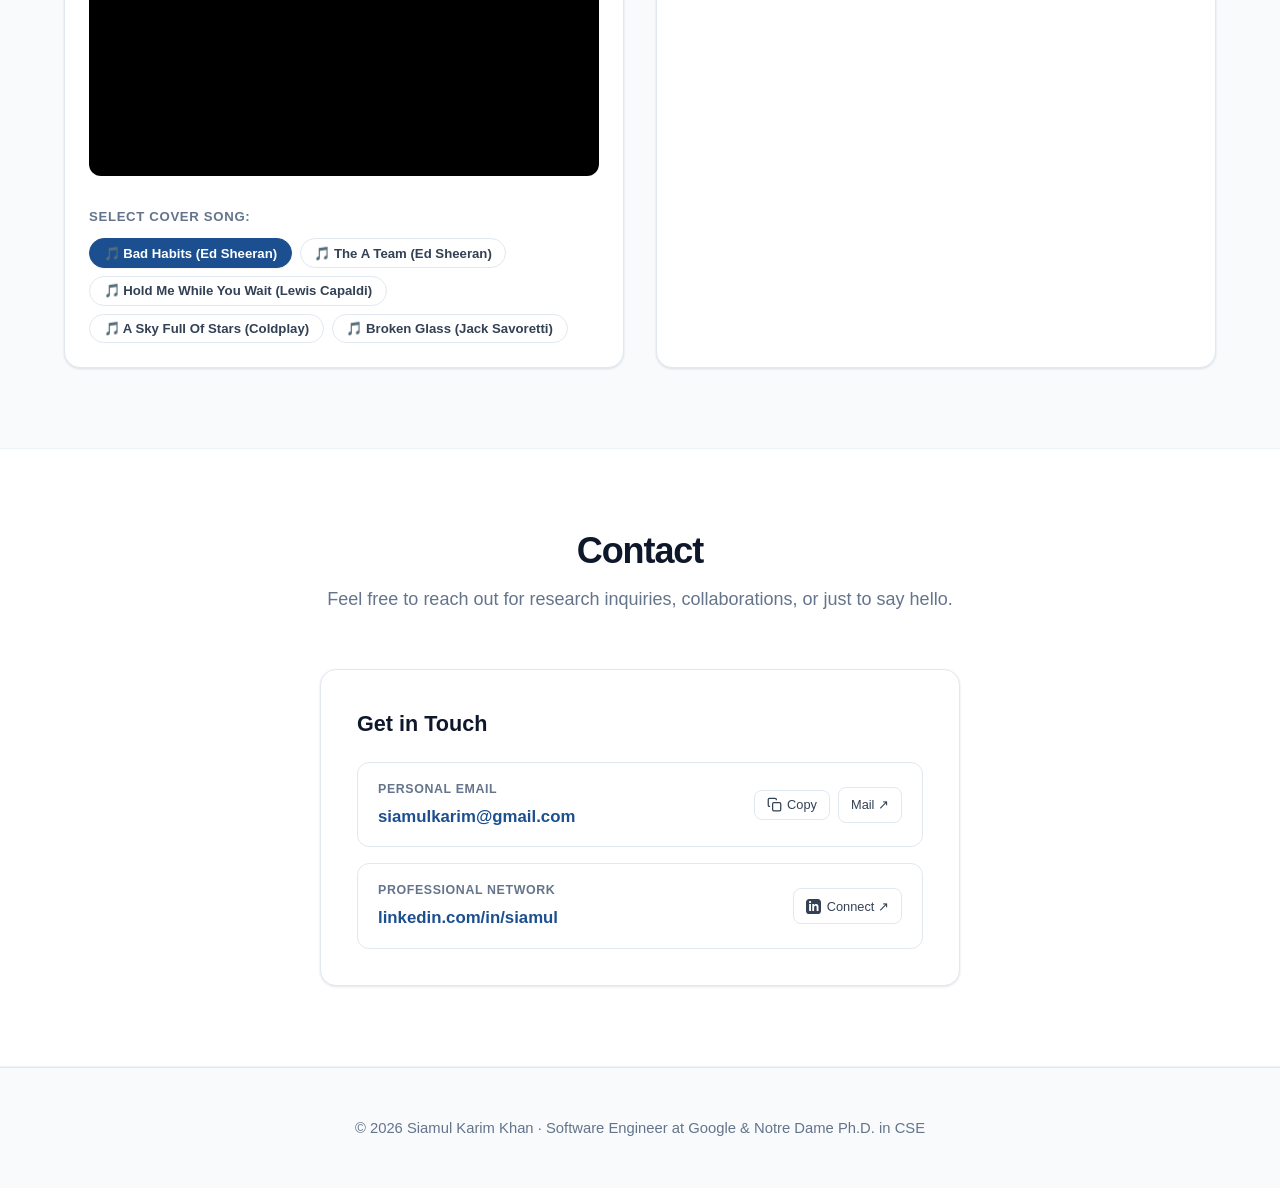
==== commit a3b6c2eb: "style: remove sync badge and crawler messages from scholar hero card" ====
--- a/index.html
+++ b/index.html
@@ -252,13 +252,6 @@
               <div style="display: flex; align-items: center; gap: 0.75rem; flex-wrap: wrap;">
                 <h4 class="scholar-hero-title" style="margin: 0;">Google Scholar Profile</h4>
                 <span class="scholar-user-badge">User ID: <strong>4m76wqsAAAAJ</strong></span>
-              </div>
-              <p style="color: var(--text-secondary); font-size: 0.95rem; margin: 0.35rem 0 0.5rem 0;">
-                Synchronized weekly via automated decoupled CI/CD crawler with monotonic validation.
-              </p>
-              <div class="scholar-sync-badge">
-                <span class="scholar-sync-dot"></span>
-                <span>Decoupled CI/CD • Monotonic Cache Verified</span>
               </div>
             </div>
           </div>
